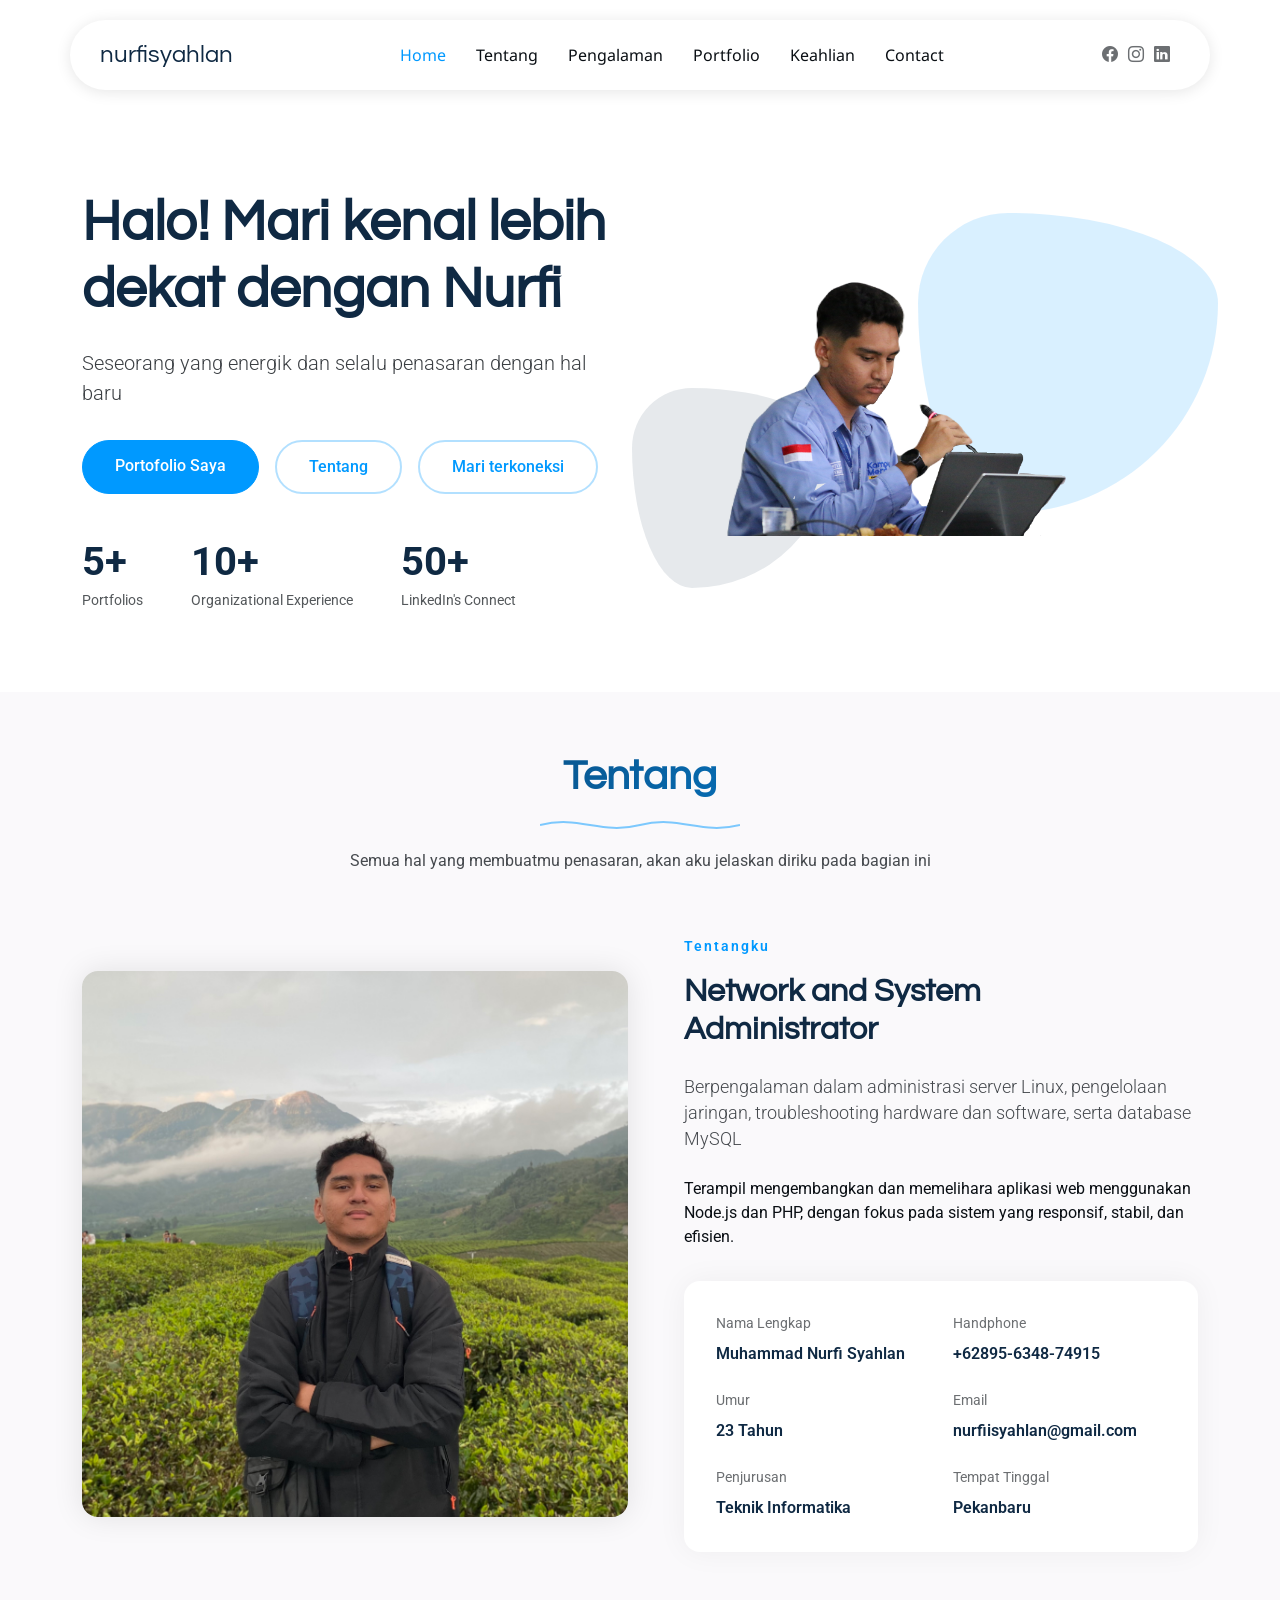
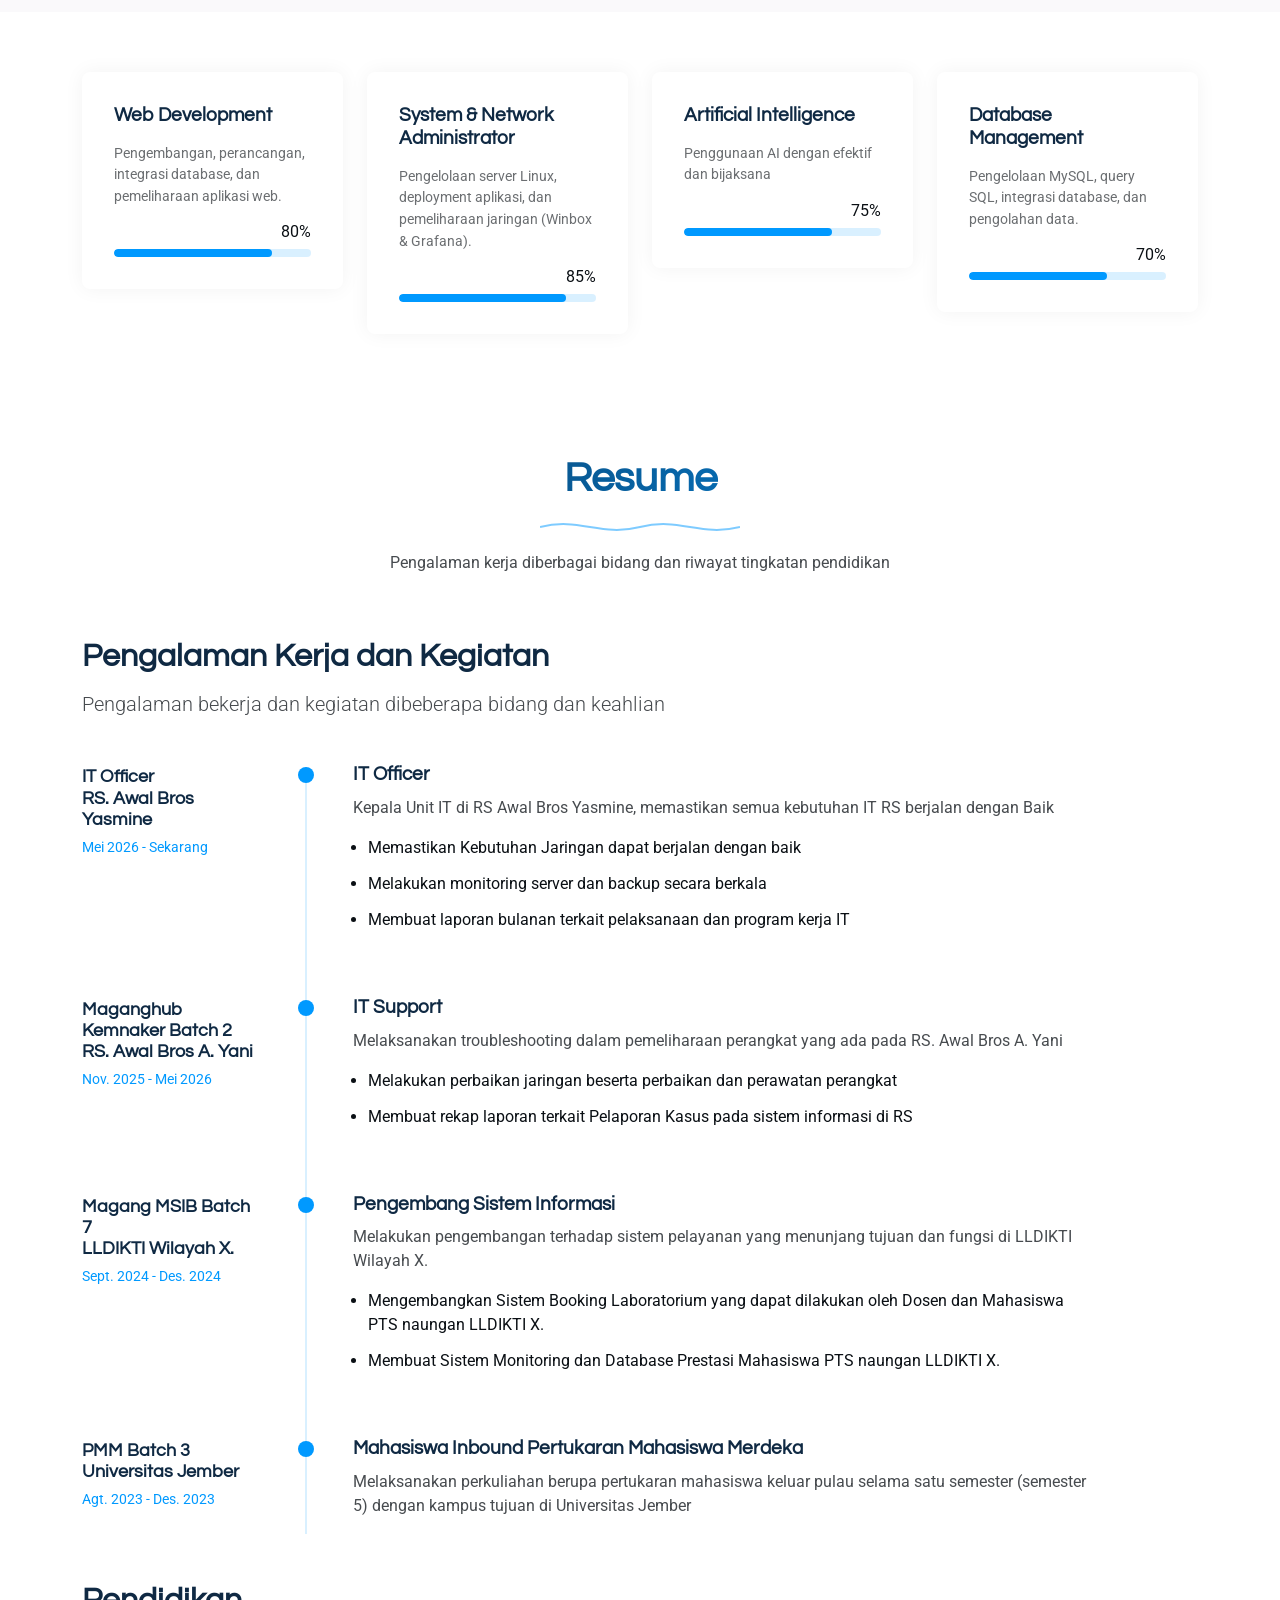
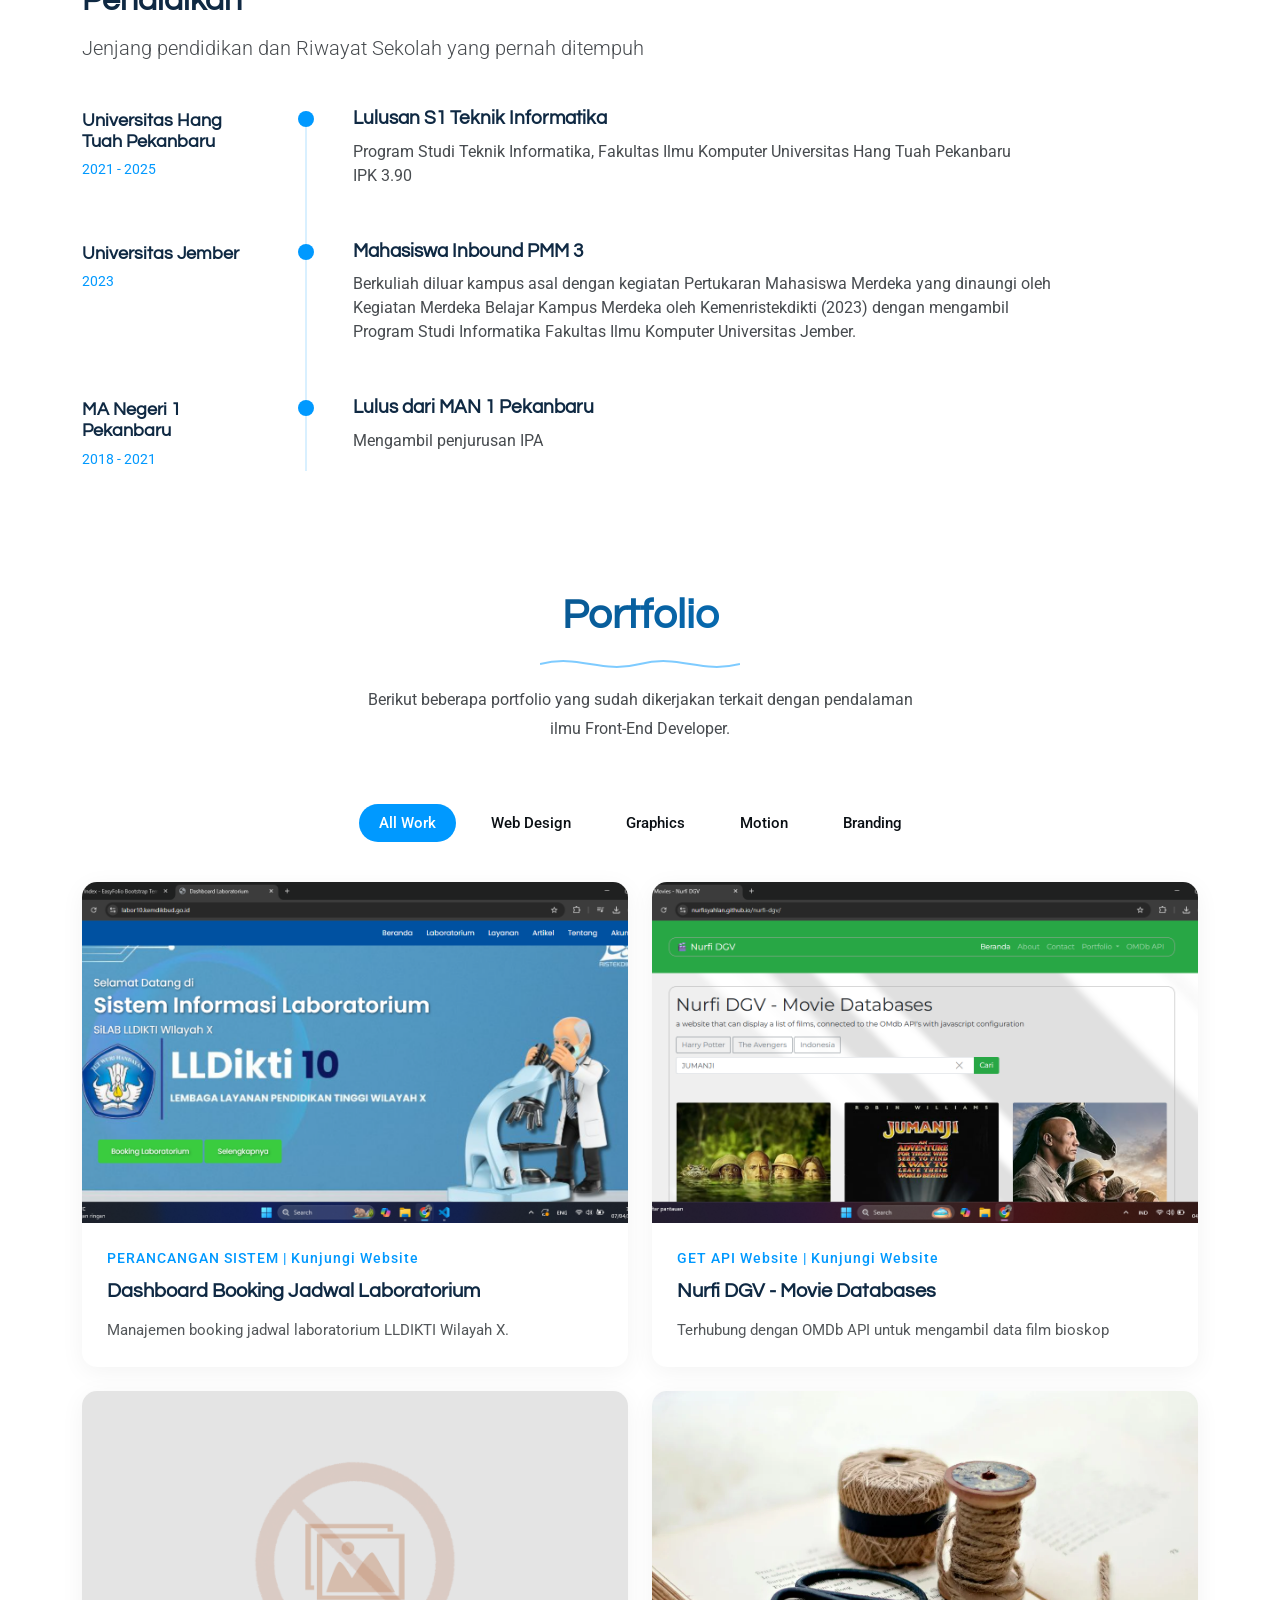
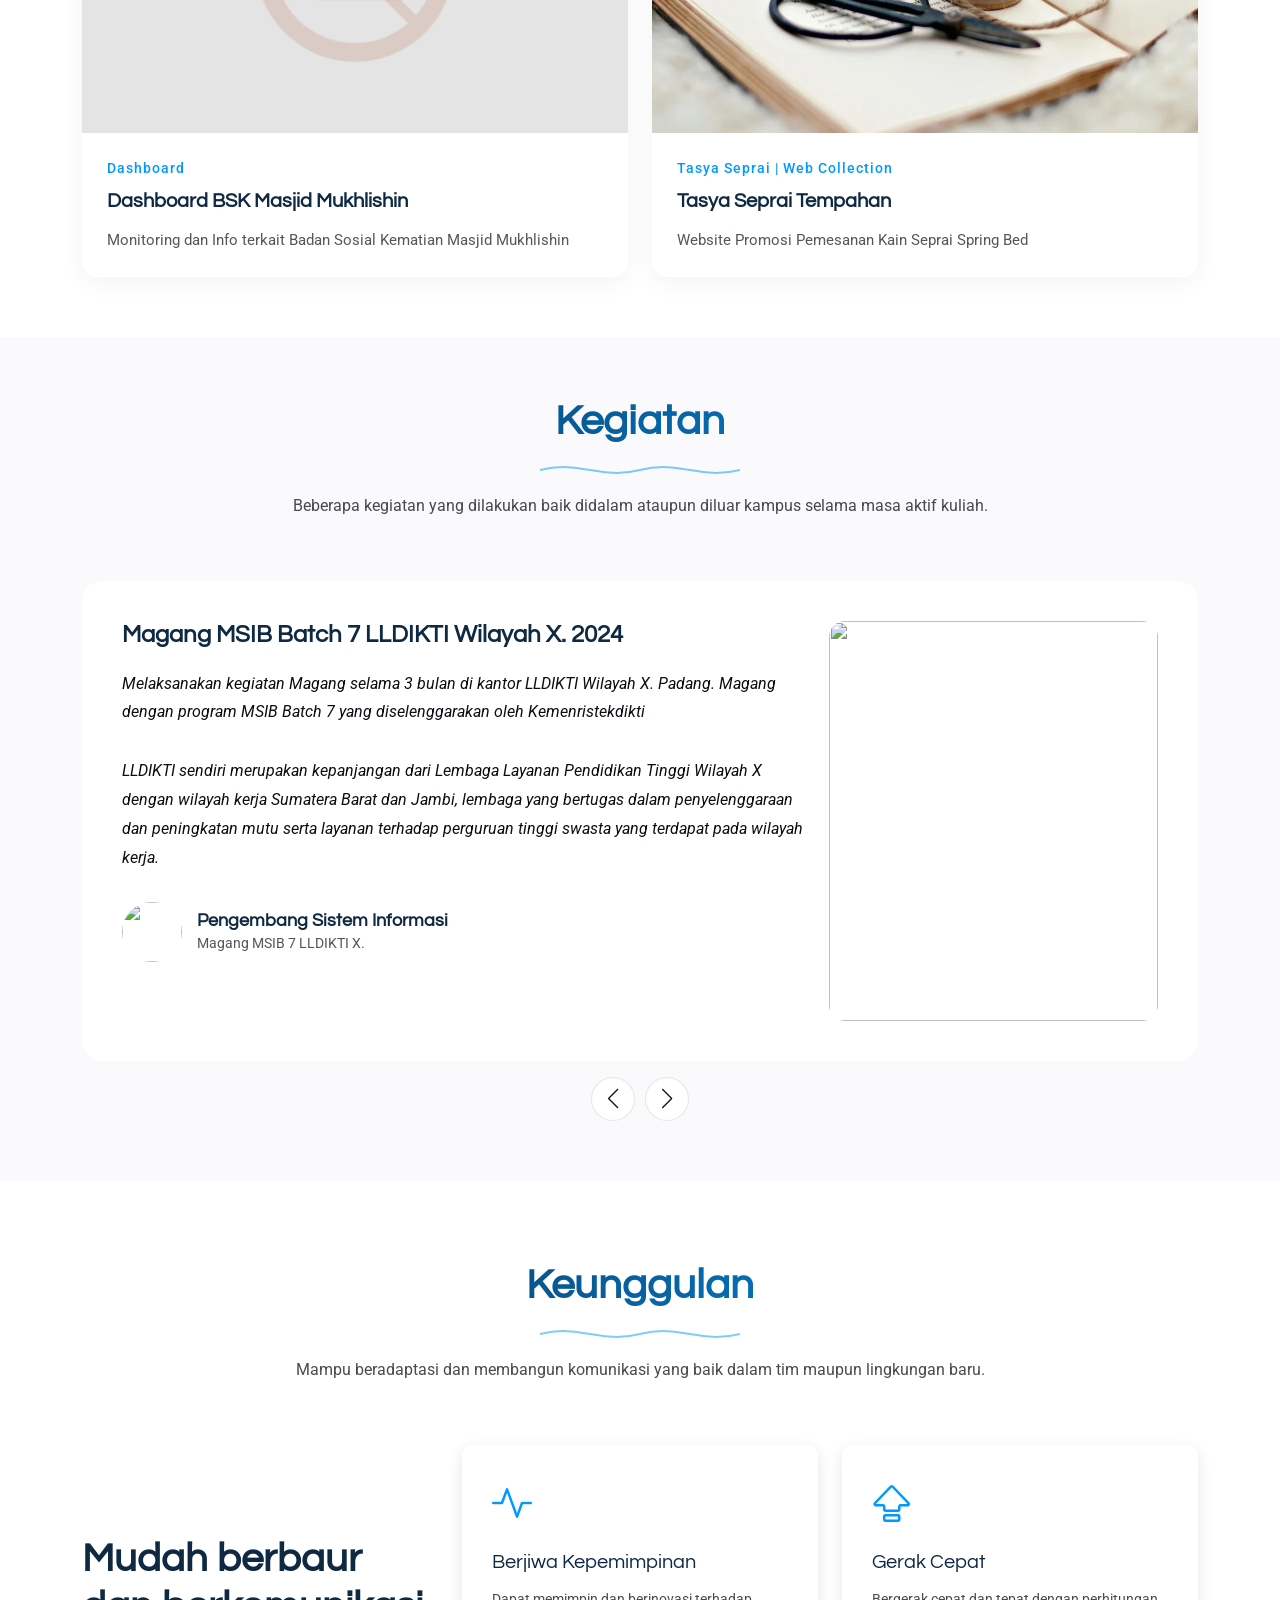
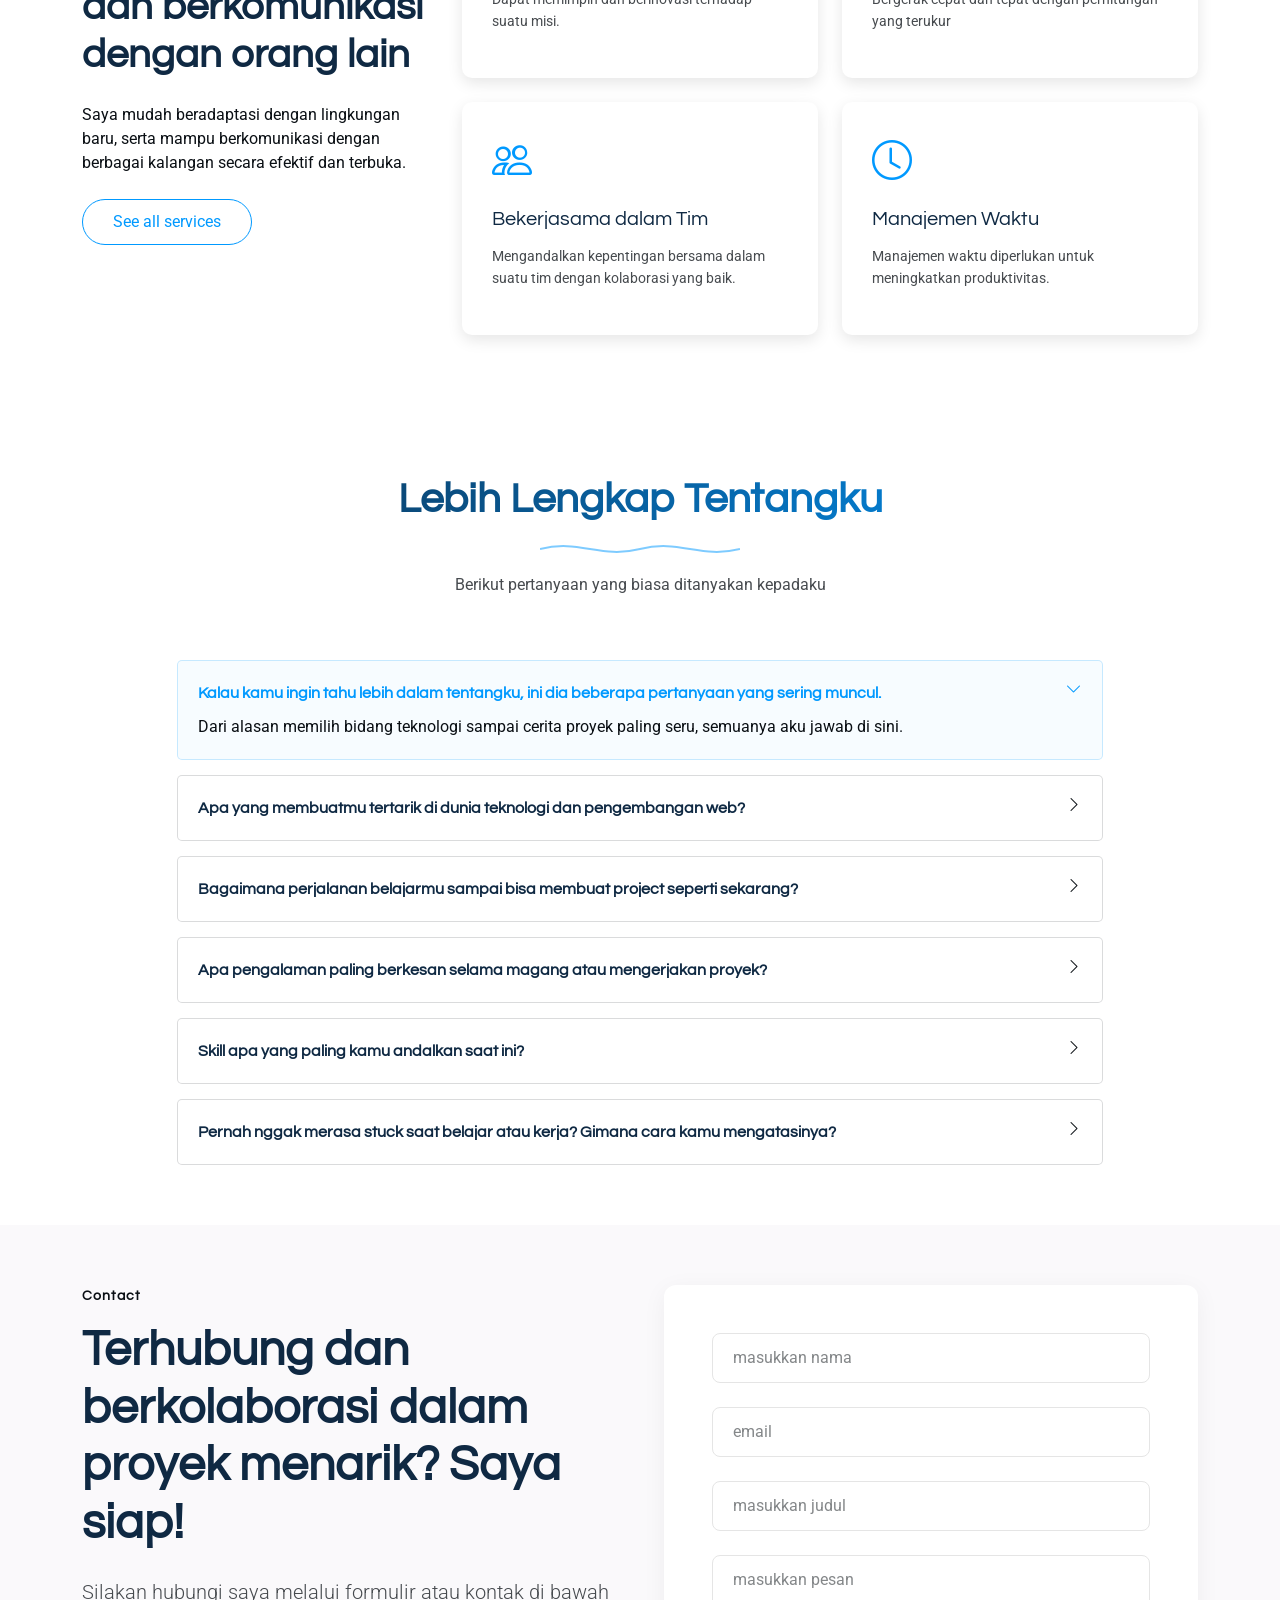
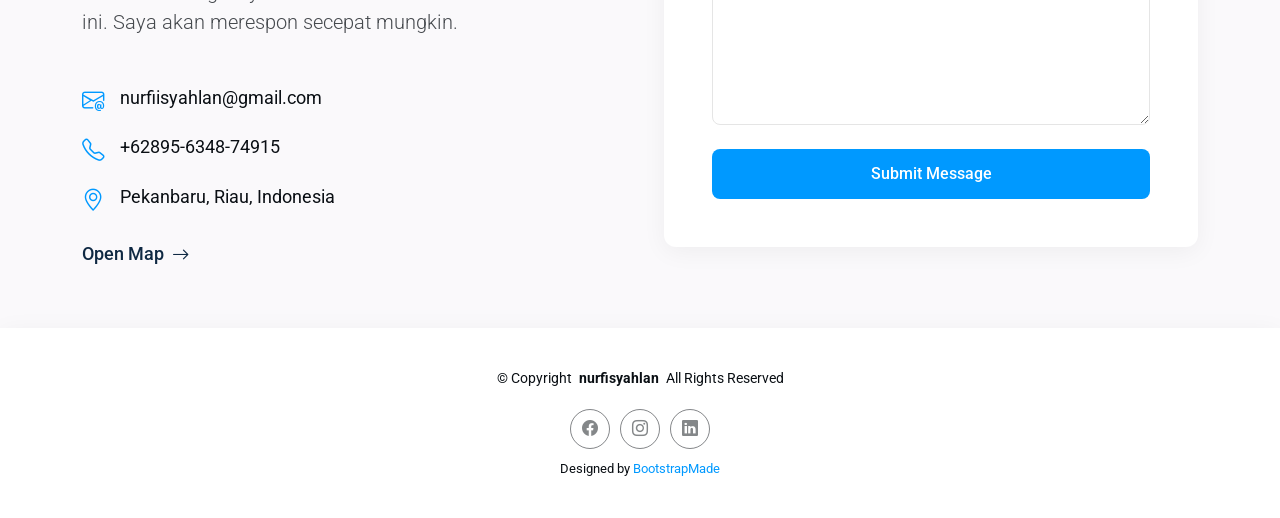
==== index.html @ 0bc7736d "Update link in portfolio category section (labor10)" ====
<!DOCTYPE html>
<html lang="en">

<head>
  <meta charset="utf-8">
  <meta content="width=device-width, initial-scale=1.0" name="viewport">
  <title>Web Portfolio | Nurfi</title>
  <meta name="description" content="">
  <meta name="keywords" content="">

  <!-- Favicons -->
  <link href="assets/img/nurfiicon-new.png" rel="icon">
  <link href="assets/img/apple-touch-icon.png" rel="apple-touch-icon">

  <!-- Fonts -->
  <link href="https://fonts.googleapis.com" rel="preconnect">
  <link href="https://fonts.gstatic.com" rel="preconnect" crossorigin>
  <link href="https://fonts.googleapis.com/css2?family=Roboto:ital,wght@0,100;0,300;0,400;0,500;0,700;0,900;1,100;1,300;1,400;1,500;1,700;1,900&family=Noto+Sans:ital,wght@0,100;0,200;0,300;0,400;0,500;0,600;0,700;0,800;0,900;1,100;1,200;1,300;1,400;1,500;1,600;1,700;1,800;1,900&family=Questrial:wght@400&display=swap" rel="stylesheet">

  <!-- Vendor CSS Files -->
  <link href="assets/vendor/bootstrap/css/bootstrap.min.css" rel="stylesheet">
  <link href="assets/vendor/bootstrap-icons/bootstrap-icons.css" rel="stylesheet">
  <link href="assets/vendor/aos/aos.css" rel="stylesheet">
  <link href="assets/vendor/glightbox/css/glightbox.min.css" rel="stylesheet">
  <link href="assets/vendor/swiper/swiper-bundle.min.css" rel="stylesheet">

  <!-- Main CSS File -->
  <link href="assets/css/main.css" rel="stylesheet">

  <!-- =======================================================
  * Template Name: EasyFolio
  * Template URL: https://bootstrapmade.com/easyfolio-bootstrap-portfolio-template/
  * Updated: Feb 21 2025 with Bootstrap v5.3.3
  * Author: BootstrapMade.com
  * License: https://bootstrapmade.com/license/
  ======================================================== -->
</head>

<body class="index-page">

  <header id="header" class="header d-flex align-items-center sticky-top">
    <div class="header-container container-fluid container-xl position-relative d-flex align-items-center justify-content-between">

      <a href="index.html" class="logo d-flex align-items-center me-auto me-xl-0">
        <!-- Uncomment the line below if you also wish to use an image logo -->
        <!-- <img src="assets/img/logo.webp" alt=""> -->
        <h1 class="sitename">nurfisyahlan</h1>
      </a>

      <nav id="navmenu" class="navmenu">
        <ul>
          <li><a href="#hero" class="active">Home</a></li>
          <li><a href="#about">Tentang</a></li>
          <li><a href="#resume">Pengalaman</a></li>
          <li><a href="#portfolio">Portfolio</a></li>
          <li><a href="#services">Keahlian</a></li>
          <!-- <li class="dropdown"><a href="#"><span>Dropdown</span> <i class="bi bi-chevron-down toggle-dropdown"></i></a>
            <ul>
              <li><a href="#">Dropdown 1</a></li>
              <li class="dropdown"><a href="#"><span>Deep Dropdown</span> <i class="bi bi-chevron-down toggle-dropdown"></i></a>
                <ul>
                  <li><a href="#">Deep Dropdown 1</a></li>
                  <li><a href="#">Deep Dropdown 2</a></li>
                  <li><a href="#">Deep Dropdown 3</a></li>
                  <li><a href="#">Deep Dropdown 4</a></li>
                  <li><a href="#">Deep Dropdown 5</a></li>
                </ul>
              </li>
              <li><a href="#">Dropdown 2</a></li>
              <li><a href="#">Dropdown 3</a></li>
              <li><a href="#">Dropdown 4</a></li>
            </ul>
          </li> -->
          <li><a href="#contact">Contact</a></li>
        </ul>
        <i class="mobile-nav-toggle d-xl-none bi bi-list"></i>
      </nav>

      <div class="header-social-links">        
        <a href="https://web.facebook.com/nfi.nurfi/" target="_blank" class="facebook"><i class="bi bi-facebook"></i></a>
        <a href="https://www.instagram.com/nurfiisyahlan" target="_blank" class="instagram"><i class="bi bi-instagram"></i></a>
        <a href="https://www.linkedin.com/in/nurfisyahlan/" target="_blank" class="linkedin"><i class="bi bi-linkedin"></i></a>
      </div>

    </div>
  </header>

  <main class="main">

    <!-- Hero Section -->
    <section id="hero" class="hero section">

      <div class="container" data-aos="fade-up" data-aos-delay="100">

        <div class="row align-items-center content">
          <div class="col-lg-6" data-aos="fade-up" data-aos-delay="200">
            <h2>Halo! Mari kenal lebih dekat dengan Nurfi</h2>
            <p class="lead">Seseorang yang energik dan selalu penasaran dengan hal baru</p>
            <div class="cta-buttons" data-aos="fade-up" data-aos-delay="300">
              <a href="#portfolio" class="btn btn-primary">Portofolio Saya</a>
              <a href="#about" class="btn btn-outline">Tentang</a>
              <a href="#contact" class="btn btn-outline">Mari terkoneksi</a>
            </div>
            <div class="hero-stats" data-aos="fade-up" data-aos-delay="400">
              <div class="stat-item">
                <span class="stat-number">5+</span>
                <span class="stat-label">Portfolios</span>
              </div>
              <div class="stat-item">
                <span class="stat-number">10+</span>
                <span class="stat-label">Organizational Experience</span>
              </div>
              <div class="stat-item">
                <span class="stat-number">50+</span>
                <span class="stat-label">LinkedIn's Connect</span>
              </div>
            </div>
          </div>
          <div class="col-lg-6">
            <div class="hero-image">
              <img src="assets/img/profile/nurfi1.PNG" alt="Portfolio Hero Image" class="img-fluid" data-aos="zoom-out" data-aos-delay="300">
              <div class="shape-1"></div>
              <div class="shape-2"></div>
            </div>
          </div>
        </div>

      </div>

    </section><!-- /Hero Section -->

    <!-- About Section -->
    <section id="about" class="about section light-background">

      <!-- Section Title -->
      <div class="container section-title" data-aos="fade-up">
        <h2>Tentang</h2>
        <div class="title-shape">
          <svg viewBox="0 0 200 20" xmlns="http://www.w3.org/2000/svg">
            <path d="M 0,10 C 40,0 60,20 100,10 C 140,0 160,20 200,10" fill="none" stroke="currentColor" stroke-width="2"></path>
          </svg>
        </div>
        <p>Semua hal yang membuatmu penasaran, akan aku jelaskan diriku pada bagian ini</p>
      </div><!-- End Section Title -->

      <div class="container" data-aos="fade-up" data-aos-delay="100">

        <div class="row align-items-center">
          <div class="col-lg-6 position-relative" data-aos="fade-right" data-aos-delay="200">
            <div class="about-image">
              <img src="assets/img/profile/nurfi2.png" alt="Profile Image" class="img-fluid rounded-4">
            </div>
          </div>

          <div class="col-lg-6" data-aos="fade-left" data-aos-delay="300">
            <div class="about-content">
              <span class="subtitle">Tentangku</span>

              <h2>Network and System<br>Administrator</br></h2>

              <p class="lead mb-4">Berpengalaman dalam administrasi server Linux, pengelolaan jaringan, troubleshooting hardware dan software, serta database MySQL </p>

              <p class="mb-4">Terampil mengembangkan dan memelihara aplikasi web menggunakan Node.js dan PHP, dengan fokus pada sistem yang responsif, stabil, dan efisien.</p>

              <div class="personal-info">
                <div class="row g-4">
                  <div class="col-6">
                    <div class="info-item">
                      <span class="label">Nama Lengkap</span>
                      <span class="value">Muhammad Nurfi Syahlan</span>
                    </div>
                  </div>

                  <div class="col-6">
                    <div class="info-item">
                      <span class="label">Handphone</span>
                      <span class="value">+62895-6348-74915</span>
                    </div>
                  </div>

                  <div class="col-6">
                    <div class="info-item">
                      <span class="label">Umur</span>
                      <span class="value">23 Tahun</span>
                    </div>
                  </div>

                  <div class="col-6">
                    <div class="info-item">
                      <span class="label">Email</span>
                      <span class="value">nurfiisyahlan@gmail.com</span>
                    </div>
                  </div>

                  <div class="col-6">
                    <div class="info-item">
                      <span class="label">Penjurusan</span>
                      <span class="value">Teknik Informatika</span>
                    </div>
                  </div>

                  <div class="col-6">
                    <div class="info-item">
                      <span class="label">Tempat Tinggal</span>
                      <span class="value">Pekanbaru</span>
                    </div>
                  </div>
                </div>
              </div>              
            </div>
          </div>
        </div>

      </div>

    </section>
    <!-- /About Section -->

    <!-- Skills Section -->
    <section id="skills" class="skills section">

      <div class="container" data-aos="fade-up" data-aos-delay="100">

        <div class="row g-4 skills-animation">

          <div class="col-md-6 col-lg-3" data-aos="fade-up" data-aos-delay="100">
            <div class="skill-box">
              <h3>Web Development</h3>
              <p>Pengembangan, perancangan, integrasi database, dan pemeliharaan aplikasi web.</p>
              <span class="text-end d-block">80%</span>
              <div class="progress">
                <div class="progress-bar" role="progressbar" aria-valuenow="80" aria-valuemin="0" aria-valuemax="100"></div>
              </div>
            </div>
          </div>

          
          <div class="col-md-6 col-lg-3" data-aos="fade-up" data-aos-delay="400">
            <div class="skill-box">
              <h3>System & Network Administrator</h3>
              <p>Pengelolaan server Linux, deployment aplikasi, dan pemeliharaan jaringan (Winbox & Grafana).</p>
              <span class="text-end d-block">85%</span>
              <div class="progress">
                <div class="progress-bar" role="progressbar" aria-valuenow="85" aria-valuemin="0" aria-valuemax="100">
                </div>
              </div>
            </div>
          </div>
          
          <div class="col-md-6 col-lg-3" data-aos="fade-up" data-aos-delay="200">
            <div class="skill-box">
              <h3>Artificial Intelligence</h3>
              <p>Penggunaan AI dengan efektif dan bijaksana</p>
              <span class="text-end d-block">75%</span>
              <div class="progress">
                <div class="progress-bar" role="progressbar" aria-valuenow="75" aria-valuemin="0" aria-valuemax="100"></div>
              </div>
            </div>
          </div>
          
          <div class="col-md-6 col-lg-3" data-aos="fade-up" data-aos-delay="300">
            <div class="skill-box">
              <h3>Database Management</h3>
              <p>Pengelolaan MySQL, query SQL, integrasi database, dan pengolahan data.</p>
              <span class="text-end d-block">70%</span>
              <div class="progress">
                <div class="progress-bar" role="progressbar" aria-valuenow="70" aria-valuemin="0" aria-valuemax="100"></div>
              </div>
            </div>
          </div>


        </div>

      </div>

    </section><!-- /Skills Section -->

    <!-- Resume Section -->
    <section id="resume" class="resume section">

      <!-- Section Title -->
      <div class="container section-title" data-aos="fade-up">
        <h2>Resume</h2>
        <div class="title-shape">
          <svg viewBox="0 0 200 20" xmlns="http://www.w3.org/2000/svg">
            <path d="M 0,10 C 40,0 60,20 100,10 C 140,0 160,20 200,10" fill="none" stroke="currentColor" stroke-width="2"></path>
          </svg>
        </div>
        <p>Pengalaman kerja diberbagai bidang dan riwayat tingkatan pendidikan</p>
      </div><!-- End Section Title -->

      <div class="container" data-aos="fade-up" data-aos-delay="100">

        <div class="row">
          <div class="col-12">
            <div class="resume-wrapper">
              <div class="resume-block" data-aos="fade-up">
                <h2>Pengalaman Kerja dan Kegiatan</h2>
                <p class="lead">Pengalaman bekerja dan kegiatan dibeberapa bidang dan keahlian</p>

                <div class="timeline">
                  <div class="timeline-item" data-aos="fade-up" data-aos-delay="200">
                    <div class="timeline-left">
                      <h4 class="company">IT Officer <br>RS. Awal Bros Yasmine</h4>
                      <span class="period">Mei 2026 - Sekarang</span>
                    </div>
                    <div class="timeline-dot"></div>
                    <div class="timeline-right">
                      <h3 class="position">IT Officer</h3>
                      <p class="description">Kepala Unit IT di RS Awal Bros Yasmine, memastikan semua kebutuhan IT RS berjalan dengan Baik</p>
                      <ul>
                        <li>Memastikan Kebutuhan Jaringan dapat berjalan dengan baik</li>                        
                        <li>Melakukan monitoring server dan backup secara berkala</li>                        
                        <li>Membuat laporan bulanan terkait pelaksanaan dan program kerja IT</li>                        
                      </ul>
                    </div>
                  </div>

                  <div class="timeline-item" data-aos="fade-up" data-aos-delay="200">
                    <div class="timeline-left">
                      <h4 class="company">Maganghub Kemnaker Batch 2 <br>RS. Awal Bros A. Yani</h4>
                      <span class="period">Nov. 2025 - Mei 2026</span>
                    </div>
                    <div class="timeline-dot"></div>
                    <div class="timeline-right">
                      <h3 class="position">IT Support</h3>
                      <p class="description">Melaksanakan troubleshooting dalam pemeliharaan perangkat yang ada pada RS. Awal Bros A. Yani</p>
                      <ul>
                        <li>Melakukan perbaikan jaringan beserta perbaikan dan perawatan perangkat</li>                        
                        <li>Membuat rekap laporan terkait Pelaporan Kasus pada sistem informasi di RS</li>                        
                      </ul>
                    </div>
                  </div>

                  <div class="timeline-item" data-aos="fade-up" data-aos-delay="200">
                    <div class="timeline-left">
                      <h4 class="company">Magang MSIB Batch 7 <br>LLDIKTI Wilayah X.</h4>
                      <span class="period">Sept. 2024 - Des. 2024</span>
                    </div>
                    <div class="timeline-dot"></div>
                    <div class="timeline-right">
                      <h3 class="position">Pengembang Sistem Informasi</h3>
                      <p class="description">Melakukan pengembangan terhadap sistem pelayanan yang menunjang tujuan dan fungsi di LLDIKTI Wilayah X.</p>
                      <ul>
                        <li>Mengembangkan Sistem Booking Laboratorium yang dapat dilakukan oleh Dosen dan Mahasiswa PTS naungan LLDIKTI X.</li>                        
                        <li>Membuat Sistem Monitoring dan Database Prestasi Mahasiswa PTS naungan LLDIKTI X.</li>                        
                      </ul>
                    </div>
                  </div>
                
                  <div class="timeline-item" data-aos="fade-up" data-aos-delay="200">
                    <div class="timeline-left">
                      <h4 class="company">PMM Batch 3 <br>Universitas Jember</h4>
                      <span class="period">Agt. 2023 - Des. 2023</span>
                    </div>
                    <div class="timeline-dot"></div>
                    <div class="timeline-right">
                      <h3 class="position">Mahasiswa Inbound Pertukaran Mahasiswa Merdeka</h3>
                      <p class="description">Melaksanakan perkuliahan berupa pertukaran mahasiswa keluar pulau selama satu semester (semester 5) dengan kampus tujuan di Universitas Jember</p>
                    </div>
                  </div>
                  
                </div>
              </div>

              <div class="resume-block" data-aos="fade-up" data-aos-delay="100">
                <h2>Pendidikan</h2>
                <p class="lead">Jenjang pendidikan dan Riwayat Sekolah yang pernah ditempuh</p>

                <div class="timeline">

                  <div class="timeline-item" data-aos="fade-up" data-aos-delay="200">
                    <div class="timeline-left">
                      <h4 class="company">Universitas Hang Tuah Pekanbaru</h4>
                      <span class="period">2021 - 2025</span>
                    </div>
                    <div class="timeline-dot"></div>
                    <div class="timeline-right">
                      <h3 class="position">Lulusan S1 Teknik Informatika</h3>
                      <p class="description">Program Studi Teknik Informatika, Fakultas Ilmu Komputer Universitas Hang Tuah Pekanbaru<br>IPK 3.90</br></p>
                    </div>
                  </div>

                  <div class="timeline-item" data-aos="fade-up" data-aos-delay="200">
                    <div class="timeline-left">
                      <h4 class="company">Universitas Jember</h4>
                      <span class="period">2023</span>
                    </div>
                    <div class="timeline-dot"></div>
                    <div class="timeline-right">
                      <h3 class="position">Mahasiswa Inbound PMM 3</h3>
                      <p class="description">Berkuliah diluar kampus asal dengan kegiatan Pertukaran Mahasiswa Merdeka yang dinaungi oleh Kegiatan Merdeka Belajar Kampus Merdeka oleh Kemenristekdikti (2023) dengan mengambil <br> Program Studi Informatika Fakultas Ilmu Komputer Universitas Jember.</p>
                    </div>
                  </div>              
                  <div class="timeline-item" data-aos="fade-up" data-aos-delay="300">
                    <div class="timeline-left">
                      <h4 class="company">MA Negeri 1 Pekanbaru</h4>
                      <span class="period">2018 - 2021</span>
                    </div>
                    <div class="timeline-dot"></div>
                    <div class="timeline-right">
                      <h3 class="position">Lulus dari MAN 1 Pekanbaru</h3>
                      <p class="description">Mengambil penjurusan IPA</p>
                    </div>
                  </div>                  
                  </div>
                </div>
              </div>
            </div>
          </div>
        </div>

      </div>

    </section><!-- /Resume Section -->

    <!-- Portfolio Section -->
    <section id="portfolio" class="portfolio section">

      <!-- Section Title -->
      <div class="container section-title" data-aos="fade-up">
        <h2>Portfolio</h2>
        <div class="title-shape">
          <svg viewBox="0 0 200 20" xmlns="http://www.w3.org/2000/svg">
            <path d="M 0,10 C 40,0 60,20 100,10 C 140,0 160,20 200,10" fill="none" stroke="currentColor" stroke-width="2"></path>
          </svg>
        </div>
        <p>Berikut beberapa portfolio yang sudah dikerjakan terkait dengan pendalaman <br>ilmu Front-End Developer.</p>
      </div><!-- End Section Title -->

      <div class="container" data-aos="fade-up" data-aos-delay="100">

        <div class="isotope-layout" data-default-filter="*" data-layout="masonry" data-sort="original-order">

          <div class="portfolio-filters-container" data-aos="fade-up" data-aos-delay="200">
            <ul class="portfolio-filters isotope-filters">
              <li data-filter="*" class="filter-active">All Work</li>
              <li data-filter=".filter-web">Web Design</li>
              <li data-filter=".filter-graphics">Graphics</li>
              <li data-filter=".filter-motion">Motion</li>
              <li data-filter=".filter-brand">Branding</li>
            </ul>
          </div>

          <div class="row g-4 isotope-container" data-aos="fade-up" data-aos-delay="300">

            <div class="col-lg-6 col-md-6 portfolio-item isotope-item filter-web">
              <div class="portfolio-card">
                <div class="portfolio-image">
                  <img src="assets/img/portfolio/labor1.png" class="img-fluid" alt="" loading="lazy">
                  <div class="portfolio-overlay">
                    <div class="portfolio-actions">
                      <a href="assets/img/portfolio/labor1.png" class="glightbox preview-link" data-gallery="portfolio-gallery-web"><i class="bi bi-eye"></i></a>
                      <a href="portfolio/portfolio-silab.html" target="_blank" class="details-link"><i class="bi bi-arrow-right"></i></a>
                    </div>
                  </div>
                </div>
                <div class="portfolio-content">
                  <span class="category">PERANCANGAN SISTEM <a href="https://labor10.kemdiktisaintek.go.id/" target="_blank"> | Kunjungi Website</a></span>
                  <h3>Dashboard Booking Jadwal Laboratorium</h3>
                  <p>Manajemen booking jadwal laboratorium LLDIKTI Wilayah X.</p>
                </div>
              </div>
            </div><!-- End Portfolio Item -->

            <div class="col-lg-6 col-md-6 portfolio-item isotope-item filter-graphics">
              <div class="portfolio-card">
                <div class="portfolio-image">
                  <img src="assets/img/portfolio/dgv-film2.png" class="img-fluid" alt="" loading="lazy">
                  <div class="portfolio-overlay">
                    <div class="portfolio-actions">
                      <a href="assets/img/portfolio/dgv-film2.png" class="glightbox preview-link" data-gallery="portfolio-gallery-graphics"><i class="bi bi-eye"></i></a>
                      <a href="portfolio/portfolio-nurfidgv.html" class="details-link"><i class="bi bi-arrow-right"></i></a>
                    </div>
                  </div>
                </div>
                <div class="portfolio-content">
                  <span class="category">GET API Website <a href="https://nurfisyahlan.github.io/nurfi-dgv/" target="_blank"> | Kunjungi Website</a></span>
                  <h3>Nurfi DGV - Movie Databases</h3>
                  <p>Terhubung dengan OMDb API untuk mengambil data film bioskop</p>
                </div>
              </div>
            </div><!-- End Portfolio Item -->

            <div class="col-lg-6 col-md-6 portfolio-item isotope-item filter-brand">
              <div class="portfolio-card">
                <div class="portfolio-image">
                  <img src="assets/img/no-image.png" class="img-fluid" alt="" loading="lazy">
                  <div class="portfolio-overlay">
                    <div class="portfolio-actions">
                      <a href="assets/img/no-image.png" class="glightbox preview-link" data-gallery="portfolio-gallery-brand"><i class="bi bi-eye"></i></a>
                      <a href="portfolio/portfolio-bsk.html" class="details-link"><i class="bi bi-arrow-right"></i></a>
                    </div>
                  </div>
                </div>
                <div class="portfolio-content">
                  <span class="category">Dashboard</span>
                  <h3> Dashboard BSK Masjid Mukhlishin</h3>
                  <p>Monitoring dan Info terkait Badan Sosial Kematian Masjid Mukhlishin</p>
                </div>
              </div>
            </div><!-- End Portfolio Item -->

            <div class="col-lg-6 col-md-6 portfolio-item isotope-item filter-motion">
              <div class="portfolio-card">
                <div class="portfolio-image">
                  <img src="assets/img/portfolio/portfolio-7.webp" class="img-fluid" alt="" loading="lazy">
                  <div class="portfolio-overlay">
                    <div class="portfolio-actions">
                      <a href="assets/img/portfolio/portfolio-7.webp" class="glightbox preview-link" data-gallery="portfolio-gallery-motion"><i class="bi bi-eye"></i></a>
                      <a href="portfolio/portfolio-tasyaseprai.html" class="details-link"><i class="bi bi-arrow-right"></i></a>
                    </div>
                  </div>
                </div>
                <div class="portfolio-content">
                  <span class="category">Tasya Seprai | Web Collection</span>
                  <h3>Tasya Seprai Tempahan</h3>
                  <p>Website Promosi Pemesanan Kain Seprai Spring Bed </p>
                </div>
              </div>
            </div><!-- End Portfolio Item -->            

          </div><!-- End Portfolio Container -->

        </div>

      </div>

    </section><!-- /Portfolio Section -->

    <!-- Testimonials Section -->
    <section id="testimonials" class="testimonials section light-background">

      <!-- Section Title -->
      <div class="container section-title" data-aos="fade-up">
        <h2>Kegiatan</h2>
        <div class="title-shape">
          <svg viewBox="0 0 200 20" xmlns="http://www.w3.org/2000/svg">
            <path d="M 0,10 C 40,0 60,20 100,10 C 140,0 160,20 200,10" fill="none" stroke="currentColor" stroke-width="2"></path>
          </svg>
        </div>
        <p>Beberapa kegiatan yang dilakukan baik didalam ataupun diluar kampus selama masa aktif kuliah.</p>
      </div><!-- End Section Title -->

      <div class="container" data-aos="fade-up" data-aos-delay="100">

        <div class="testimonials-slider swiper init-swiper">
          <script type="application/json" class="swiper-config">
            {
              "slidesPerView": 1,
              "loop": true,
              "speed": 600,
              "autoplay": {
                "delay": 5000
              },
              "navigation": {
                "nextEl": ".swiper-button-next",
                "prevEl": ".swiper-button-prev"
              }
            }
          </script>

          <div class="swiper-wrapper">

            <div class="swiper-slide">
              <div class="testimonial-item">
                <div class="row">
                  <div class="col-lg-8">
                    <h2>Magang MSIB Batch 7 LLDIKTI Wilayah X. 2024</h2>
                    <p>
                      Melaksanakan kegiatan Magang selama 3 bulan di kantor LLDIKTI Wilayah X. Padang. Magang dengan program MSIB Batch 7 yang diselenggarakan oleh Kemenristekdikti 
                    </p>
                    <p>
                      LLDIKTI sendiri merupakan kepanjangan dari Lembaga Layanan Pendidikan Tinggi Wilayah X dengan wilayah kerja Sumatera Barat dan Jambi, lembaga yang bertugas dalam penyelenggaraan dan peningkatan mutu serta layanan terhadap perguruan tinggi swasta yang terdapat pada wilayah kerja.
                    </p>
                    <div class="profile d-flex align-items-center">
                      <img src="assets/img/person/person_nurfi.JPEG" class="profile-img" alt="">
                      <div class="profile-info">
                        <h3>Pengembang Sistem Informasi</h3>
                        <span>Magang MSIB 7 LLDIKTI X.</span>
                      </div>
                    </div>
                  </div>
                  <div class="col-lg-4 d-none d-lg-block">
                    <div class="featured-img-wrapper">
                      <img src="assets/img/person/person_nurfi.JPEG" class="featured-img" alt="">
                    </div>
                  </div>
                </div>
              </div>
            </div><!-- End Testimonial Item -->

            <div class="swiper-slide">
              <div class="testimonial-item">
                <div class="row">
                  <div class="col-lg-8">
                    <h2>Pertukaran Mahasiswa Merdeka Batch 3 Universitas Jember 2023</h2>
                    <p>
                      Melakukan Kegiatan Pertukaran Mahasiswa Merdeka yang diselenggarakan oleh Kemenristekdikti dalam program Merdeka Belajar Kampus Merdeka (MBKM)
                    </p>
                    <p>
                      Menempuh pendidikan 1 Semester di Program Studi Informatika Fakultas Ilmu Komputer Universitas Jember, Agustus - Desember 2023.
                    </p>
                    <div class="profile d-flex align-items-center">
                      <img src="assets/img/person/person_nurfi3.jpg" class="profile-img" alt="">
                      <div class="profile-info">
                        <h3>Mahasiswa Inbound</h3>
                        <span>PMM 3 Universitas Jember</span>
                      </div>
                    </div>
                  </div>
                  <div class="col-lg-4 d-none d-lg-block">
                    <div class="featured-img-wrapper">
                      <img src="assets/img/person/person_nurfi3.jpg" class="featured-img" alt="">
                    </div>
                  </div>
                </div>
              </div>
            </div><!-- End Testimonial Item -->

            <div class="swiper-slide">
              <div class="testimonial-item">
                <div class="row">
                  <div class="col-lg-8">
                    <h2>
                      Kepala Divisi Keagamaan BEM Fakultas Ilmu Komputer UHTP 2023-2024
                    </h2>
                    <p>
                      Memperkuat suasana dan kegiatan keagamaan dilingkungan Fakultas Ilmu Komputer Universitas Hang Tuah Pekanbaru dengan melaksanakan program kerja yang berhubungan dengan kegiatan spiritual keagamaan dan sosial.
                    </p>
                    <p>
                      Berkolaborasi dengan divisi lain di BEM Fakultas dan juga bekerjasama dengan ORMAWA luar ataupun dalam Fakultas dengan mengadakan proker bersama.
                    </p>
                    <div class="profile d-flex align-items-center">
                      <img src="assets/img/person/person_nurfi4.jpg" class="profile-img" alt="">
                      <div class="profile-info">
                        <h3>Kadiv Keagamaan</h3>
                        <span>BEM Fakultas Ilmu Komputer UHTP</span>
                      </div>
                    </div>
                  </div>
                  <div class="col-lg-4 d-none d-lg-block">
                    <div class="featured-img-wrapper">
                      <img src="assets/img/person/person_nurfi4.jpg" class="featured-img" alt="">
                    </div>
                  </div>
                </div>
              </div>
            </div><!-- End Testimonial Item -->

            <div class="swiper-slide">
              <div class="testimonial-item">
                <div class="row">
                  <div class="col-lg-8">
                    <h2>Ketua Himpunan Mahasiswa Teknik Informatika UHTP 2022-2023</h2>
                    <p>
                      Melaksanakan kegiatan proker yang sejalan dengan visi misi Program Studi Teknik Informatika Universitas Hang Tuah Pekanbaru yang bertujuan untuk sama sama memajukan Program Studi dengan kegiatan-kegiatan yang bermanfaat.
                    </p>
                    <p>
                      Mendengarkan aspirasi mahasiswa Teknik Informatika UHTP dan berinovasi dalam berkegiatan dilingkungan kampus.
                    </p>
                    <div class="profile d-flex align-items-center">
                      <img src="assets/img/person/person_nurfi5.JPG" class="profile-img" alt="">
                      <div class="profile-info">
                        <h3>Ketua Himpunan</h3>
                        <span>Himpunan Mahasiswa Teknik Informatika UHTP</span>
                      </div>
                    </div>
                  </div>
                  <div class="col-lg-4 d-none d-lg-block">
                    <div class="featured-img-wrapper">
                      <img src="assets/img/person/person_nurfi5.JPG" class="featured-img" alt="">
                    </div>
                  </div>
                </div>
              </div>
            </div><!-- End Testimonial Item -->

          </div>

          <div class="swiper-navigation w-100 d-flex align-items-center justify-content-center">
            <div class="swiper-button-prev"></div>
            <div class="swiper-button-next"></div>
          </div>

        </div>

      </div>

    </section><!-- /Testimonials Section -->

    <!-- Services Section -->
    <section id="services" class="services section">

      <!-- Section Title -->
      <div class="container section-title" data-aos="fade-up">
        <h2>Keunggulan</h2>
        <div class="title-shape">
          <svg viewBox="0 0 200 20" xmlns="http://www.w3.org/2000/svg">
            <path d="M 0,10 C 40,0 60,20 100,10 C 140,0 160,20 200,10" fill="none" stroke="currentColor" stroke-width="2"></path>
          </svg>
        </div>
        <p>Mampu beradaptasi dan membangun komunikasi yang baik dalam tim maupun lingkungan baru.</p> 
      </div><!-- End Section Title -->

      <div class="container" data-aos="fade-up" data-aos-delay="100">

        <div class="row align-items-center">
          <div class="col-lg-4 mb-5 mb-lg-0">
            <h2 class="fw-bold mb-4 servies-title">Mudah berbaur dan berkomunikasi dengan orang lain</h2>
            <p class="mb-4">Saya mudah beradaptasi dengan lingkungan baru, serta mampu berkomunikasi dengan berbagai kalangan secara efektif dan terbuka.</p>
            <a href="#" class="btn btn-outline-primary">See all services</a>
          </div>
          <div class="col-lg-8">
            <div class="row g-4">

              <div class="col-md-6" data-aos="fade-up" data-aos-delay="200">
                <div class="service-item">
                  <i class="bi bi-activity icon"></i>
                  <h3><a href="service-details.html">Berjiwa Kepemimpinan</a></h3>
                  <p>Dapat memimpin dan berinovasi terhadap suatu misi.</p>
                </div>
              </div><!-- End Service Item -->

              <div class="col-md-6" data-aos="fade-up" data-aos-delay="300">
                <div class="service-item">
                  <i class="bi bi-capslock icon"></i>
                  <h3><a href="service-details.html">Gerak Cepat</a></h3>
                  <p>Bergerak cepat dan tepat dengan perhitungan yang terukur</p>
                </div>
              </div><!-- End Service Item -->

              <div class="col-md-6" data-aos="fade-up" data-aos-delay="400">
                <div class="service-item">
                  <i class="bi bi-people icon"></i>
                  <h3><a href="service-details.html">Bekerjasama dalam Tim</a></h3>
                  <p>Mengandalkan kepentingan bersama dalam suatu tim dengan kolaborasi yang baik.</p>
                </div>
              </div><!-- End Service Item -->

              <div class="col-md-6" data-aos="fade-up" data-aos-delay="500">
                <div class="service-item">
                  <i class="bi bi-clock icon"></i>
                  <h3><a href="service-details.html">Manajemen Waktu</a></h3>
                  <p>Manajemen waktu diperlukan untuk meningkatkan produktivitas.</p>
                </div>
              </div><!-- End Service Item -->

            </div>
          </div>
        </div>

      </div>

    </section><!-- /Services Section -->

    <!-- Faq Section -->
    <section id="faq" class="faq section">

      <!-- Section Title -->
      <div class="container section-title" data-aos="fade-up">
        <h2>Lebih Lengkap Tentangku</h2>
        <div class="title-shape">
          <svg viewBox="0 0 200 20" xmlns="http://www.w3.org/2000/svg">
            <path d="M 0,10 C 40,0 60,20 100,10 C 140,0 160,20 200,10" fill="none" stroke="currentColor" stroke-width="2"></path>
          </svg>
        </div>
        <p>Berikut pertanyaan yang biasa ditanyakan kepadaku</p>
      </div><!-- End Section Title -->

      <div class="container">

        <div class="row justify-content-center">

          <div class="col-lg-10" data-aos="fade-up" data-aos-delay="100">

            <div class="faq-container">

              <div class="faq-item faq-active">
                <h3>Kalau kamu ingin tahu lebih dalam tentangku, ini dia beberapa pertanyaan yang sering muncul.</h3>
                <div class="faq-content">
                  <p>Dari alasan memilih bidang teknologi sampai cerita proyek paling seru, semuanya aku jawab di sini.</p>
                </div>
                <i class="faq-toggle bi bi-chevron-right"></i>
              </div><!-- End Faq item-->

              <div class="faq-item">
                <h3>Apa yang membuatmu tertarik di dunia teknologi dan pengembangan web?</h3>
                <div class="faq-content">
                  <p>Sejak kuliah, aku mulai tertarik dengan dunia teknologi karena aku suka melihat bagaimana sebuah website bisa dibuat dari nol sampai bisa digunakan banyak orang. Rasanya seru banget bisa menciptakan sesuatu yang interaktif dan bermanfaat. Dari situ aku mulai belajar HTML, CSS, dan JavaScript, dan makin jatuh cinta sama front-end development karena bisa ngelihat hasilnya langsung di layar.</p>
                </div>
                <i class="faq-toggle bi bi-chevron-right"></i>
              </div><!-- End Faq item-->

              <div class="faq-item">
                <h3>Bagaimana perjalanan belajarmu sampai bisa membuat project seperti sekarang?</h3>
                <div class="faq-content">
                  <p>Awalnya aku belajar dari tugas kuliah, lalu makin mendalami saat magang di instansi pemerintahan. Di sana aku ikut bikin website laboratorium (SiLab), dan banyak belajar dari pengalaman langsung. Setelah itu aku terus latihan bikin project pribadi dan ngembangin portfolio sambil ngerjain skripsi. Aku sadar belajar front-end itu proses panjang, jadi aku nikmatin pelan-pelan tapi konsisten.</p>
                </div>
                <i class="faq-toggle bi bi-chevron-right"></i>
              </div><!-- End Faq item-->

              <div class="faq-item">
                <h3>Apa pengalaman paling berkesan selama magang atau mengerjakan proyek?</h3>
                <div class="faq-content">
                  <p>Yang paling berkesan itu waktu ngerjain SiLab bareng teman-teman magang. Kami bareng-bareng ngoding, ngulik UI/UX, bahkan berdiskusi langsung dengan mentor dari instansi. Selain pengalaman teknis, aku juga dapat banyak pelajaran soal kerja tim dan komunikasi. Momen itu juga bikin aku makin yakin untuk menekuni bidang ini.</p>
                </div>
                <i class="faq-toggle bi bi-chevron-right"></i>
              </div><!-- End Faq item-->

              <div class="faq-item">
                <h3>Skill apa yang paling kamu andalkan saat ini?</h3>
                <div class="faq-content">
                  <p>Saat ini aku cukup percaya diri dengan kemampuan HTML, CSS, dan JavaScript dasar. Aku juga mulai mendalami ReactJS untuk kebutuhan front-end yang lebih dinamis. Selain itu, aku cukup terbiasa pakai Git dan Figma. Tapi yang paling aku andalkan sebenarnya adalah kemauan buat terus belajar—karena teknologi selalu berkembang, jadi aku pun harus terus adaptif.</p>
                </div>
                <i class="faq-toggle bi bi-chevron-right"></i>
              </div><!-- End Faq item-->

              <div class="faq-item">
                <h3>Pernah nggak merasa stuck saat belajar atau kerja? Gimana cara kamu mengatasinya?</h3>
                <div class="faq-content">
                  <p>Pernah banget. Kadang ngerasa buntu pas debugging atau saat ngerjain skripsi dan project barengan. Biasanya aku atasi dengan cara break sebentar, cari inspirasi, atau diskusi sama teman/mentor. Kadang cuma butuh sudut pandang baru untuk nemuin solusi. Aku juga belajar buat gak terlalu keras ke diri sendiri—karena proses belajar itu gak harus sempurna, yang penting konsisten.</p>
                </div>
                <i class="faq-toggle bi bi-chevron-right"></i>
              </div><!-- End Faq item-->

            </div>

          </div><!-- End Faq Column-->

        </div>

      </div>

    </section><!-- /Faq Section -->

    <!-- Contact Section -->
    <section id="contact" class="contact section light-background">

      <div class="container" data-aos="fade-up" data-aos-delay="100">

        <div class="row g-5">
          <div class="col-lg-6">
            <div class="content" data-aos="fade-up" data-aos-delay="200">
              <div class="section-category mb-3">Contact</div>
              <h2 class="display-5 mb-4">Terhubung dan berkolaborasi dalam proyek menarik? Saya siap!</h2>
              <p class="lead mb-4">Silakan hubungi saya melalui formulir atau kontak di bawah ini. Saya akan merespon secepat mungkin.</p>

              <div class="contact-info mt-5">
                <div class="info-item d-flex mb-3">
                  <i class="bi bi-envelope-at me-3"></i>
                  <span>nurfiisyahlan@gmail.com</span>
                </div>

                <div class="info-item d-flex mb-3">
                  <i class="bi bi-telephone me-3"></i>
                  <span>+62895-6348-74915</span>
                </div>

                <div class="info-item d-flex mb-4">
                  <i class="bi bi-geo-alt me-3"></i>
                  <span>Pekanbaru, Riau, Indonesia</span>
                </div>

                <a href="https://maps.app.goo.gl/D8BJvrcMK8tFQDGL8" target="_blank" class="map-link d-inline-flex align-items-center">
                  Open Map
                  <i class="bi bi-arrow-right ms-2"></i>
                </a>
              </div>
            </div>
          </div>

          <div class="col-lg-6">
            <div class="contact-form card" data-aos="fade-up" data-aos-delay="300">
              <div class="card-body p-4 p-lg-5">

                <form action="forms/contact.php" method="post" class="php-email-form">
                  <div class="row gy-4">

                    <div class="col-12">
                      <input type="text" name="name" class="form-control" placeholder="masukkan nama" required="">
                    </div>

                    <div class="col-12 ">
                      <input type="email" class="form-control" name="email" placeholder="email" required="">
                    </div>

                    <div class="col-12">
                      <input type="text" class="form-control" name="subject" placeholder="masukkan judul" required="">
                    </div>

                    <div class="col-12">
                      <textarea class="form-control" name="message" rows="6" placeholder="masukkan pesan" required=""></textarea>
                    </div>

                    <div class="col-12 text-center">
                      <div class="loading">Loading</div>
                      <div class="error-message"></div>
                      <div class="sent-message">Your message has been sent. Thank you!</div>

                      <button type="submit" class="btn btn-submit w-100">Submit Message</button>
                    </div>

                  </div>
                </form>

              </div>
            </div>
          </div>

        </div>

      </div>

    </section><!-- /Contact Section -->

  </main>

  <footer id="footer" class="footer">

    <div class="container">
      <div class="copyright text-center ">
        <p>© <span>Copyright</span> <strong class="px-1 sitename">nurfisyahlan</strong> <span>All Rights Reserved</span></p>
      </div>
      <div class="social-links d-flex justify-content-center">        
        <a href="https://web.facebook.com/nfi.nurfi" target="_blank"><i class="bi bi-facebook"></i></a>
        <a href="https://www.instagram.com/nurfiisyahlan" target="_blank"><i class="bi bi-instagram"></i></a>
        <a href="https://www.linkedin.com/in/nurfisyahlan/" target="_blank"><i class="bi bi-linkedin"></i></a>
      </div>
      <div class="credits">
        <!-- All the links in the footer should remain intact. -->
        <!-- You can delete the links only if you've purchased the pro version. -->
        <!-- Licensing information: https://bootstrapmade.com/license/ -->
        <!-- Purchase the pro version with working PHP/AJAX contact form: [buy-url] -->
        Designed by <a href="https://bootstrapmade.com/">BootstrapMade</a>
      </div>
    </div>

  </footer>

  <!-- Scroll Top -->
  <a href="#" id="scroll-top" class="scroll-top d-flex align-items-center justify-content-center"><i class="bi bi-arrow-up-short"></i></a>

  <!-- Vendor JS Files -->
  <script src="assets/vendor/bootstrap/js/bootstrap.bundle.min.js"></script>
  <script src="assets/vendor/php-email-form/validate.js"></script>
  <script src="assets/vendor/aos/aos.js"></script>
  <script src="assets/vendor/waypoints/noframework.waypoints.js"></script>
  <script src="assets/vendor/glightbox/js/glightbox.min.js"></script>
  <script src="assets/vendor/imagesloaded/imagesloaded.pkgd.min.js"></script>
  <script src="assets/vendor/isotope-layout/isotope.pkgd.min.js"></script>
  <script src="assets/vendor/swiper/swiper-bundle.min.js"></script>

  <!-- Main JS File -->
  <script src="assets/js/main.js"></script>

</body>

</html>
---- assets/css/main.css ----
/**
* Template Name: EasyFolio
* Template URL: https://bootstrapmade.com/easyfolio-bootstrap-portfolio-template/
* Updated: Feb 21 2025 with Bootstrap v5.3.3
* Author: BootstrapMade.com
* License: https://bootstrapmade.com/license/
*/

/*--------------------------------------------------------------
# Font & Color Variables
# Help: https://bootstrapmade.com/color-system/
--------------------------------------------------------------*/
/* Fonts */
:root {
  --default-font: "Roboto",  system-ui, -apple-system, "Segoe UI", Roboto, "Helvetica Neue", Arial, "Noto Sans", "Liberation Sans", sans-serif, "Apple Color Emoji", "Segoe UI Emoji", "Segoe UI Symbol", "Noto Color Emoji";
  --heading-font: "Questrial",  sans-serif;
  --nav-font: "Noto Sans",  sans-serif;
}

/* Global Colors - The following color variables are used throughout the website. Updating them here will change the color scheme of the entire website */
:root { 
  --background-color: #ffffff; /* Background color for the entire website, including individual sections */
  --default-color: #0a0f14; /* Default color used for the majority of the text content across the entire website */
  --heading-color: #0f2943; /* Color for headings, subheadings and title throughout the website */
  --accent-color: #0099ff; /* Accent color that represents your brand on the website. It's used for buttons, links, and other elements that need to stand out */
  --surface-color: #ffffff; /* The surface color is used as a background of boxed elements within sections, such as cards, icon boxes, or other elements that require a visual separation from the global background. */
  --contrast-color: #ffffff; /* Contrast color for text, ensuring readability against backgrounds of accent, heading, or default colors. */
}

/* Nav Menu Colors - The following color variables are used specifically for the navigation menu. They are separate from the global colors to allow for more customization options */
:root {
  --nav-color: #0a0f14;  /* The default color of the main navmenu links */
  --nav-hover-color: #0099ff; /* Applied to main navmenu links when they are hovered over or active */
  --nav-mobile-background-color: #ffffff; /* Used as the background color for mobile navigation menu */
  --nav-dropdown-background-color: #ffffff; /* Used as the background color for dropdown items that appear when hovering over primary navigation items */
  --nav-dropdown-color: #0a0f14; /* Used for navigation links of the dropdown items in the navigation menu. */
  --nav-dropdown-hover-color: #e87532; /* Similar to --nav-hover-color, this color is applied to dropdown navigation links when they are hovered over. */
}

/* Color Presets - These classes override global colors when applied to any section or element, providing reuse of the sam color scheme. */

.light-background {
  --background-color: #faf9fb;
  --surface-color: #ffffff;
}

.dark-background {
  --background-color: #060606;
  --default-color: #ffffff;
  --heading-color: #ffffff;
  --surface-color: #252525;
  --contrast-color: #ffffff;
}

/* Smooth scroll */
:root {
  scroll-behavior: smooth;
}

/*--------------------------------------------------------------
# General Styling & Shared Classes
--------------------------------------------------------------*/
body {
  color: var(--default-color);
  background-color: var(--background-color);
  font-family: var(--default-font);
}

a {
  color: var(--accent-color);
  text-decoration: none;
  transition: 0.3s;
}

a:hover {
  color: color-mix(in srgb, var(--accent-color), transparent 25%);
  text-decoration: none;
}

h1,
h2,
h3,
h4,
h5,
h6 {
  color: var(--heading-color);
  font-family: var(--heading-font);
}

/* PHP Email Form Messages
------------------------------*/
.php-email-form .error-message {
  display: none;
  background: #df1529;
  color: #ffffff;
  text-align: left;
  padding: 15px;
  margin-bottom: 24px;
  font-weight: 600;
}

.php-email-form .sent-message {
  display: none;
  color: #ffffff;
  background: #059652;
  text-align: center;
  padding: 15px;
  margin-bottom: 24px;
  font-weight: 600;
}

.php-email-form .loading {
  display: none;
  background: var(--surface-color);
  text-align: center;
  padding: 15px;
  margin-bottom: 24px;
}

.php-email-form .loading:before {
  content: "";
  display: inline-block;
  border-radius: 50%;
  width: 24px;
  height: 24px;
  margin: 0 10px -6px 0;
  border: 3px solid var(--accent-color);
  border-top-color: var(--surface-color);
  animation: php-email-form-loading 1s linear infinite;
}

@keyframes php-email-form-loading {
  0% {
    transform: rotate(0deg);
  }

  100% {
    transform: rotate(360deg);
  }
}

/*--------------------------------------------------------------
# Global Header
--------------------------------------------------------------*/
.header {
  color: var(--default-color);
  background-color: var(--background-color);
  padding: 20px 0;
  transition: all 0.5s;
  z-index: 997;
}

.header .header-container {
  background: var(--surface-color);
  border-radius: 50px;
  padding: 5px 25px;
  box-shadow: 0px 2px 15px rgba(0, 0, 0, 0.1);
}

.header .logo {
  line-height: 1;
}

.header .logo img {
  max-height: 36px;
  margin-right: 8px;
}

.header .logo h1 {
  font-size: 24px;
  margin: 0;
  padding-left: 5px;
  font-weight: 500;
  color: var(--heading-color);
}

.header .header-social-links {
  padding-right: 15px;
}

.header .header-social-links a {
  color: color-mix(in srgb, var(--default-color), transparent 40%);
  padding-left: 6px;
  display: inline-block;
  transition: 0.3s;
  font-size: 16px;
}

.header .header-social-links a:hover {
  color: var(--accent-color);
}

.header .header-social-links a i {
  line-height: 0px;
}

@media (max-width: 1200px) {
  .header {
    padding-top: 10px;
  }

  .header .header-container {
    margin-left: 10px;
    margin-right: 10px;
    padding: 10px 5px 10px 15px;
  }

  .header .logo {
    order: 1;
  }

  .header .header-social-links {
    order: 2;
  }

  .header .navmenu {
    order: 3;
  }
}

/*--------------------------------------------------------------
# Navigation Menu
--------------------------------------------------------------*/
/* Navmenu - Desktop */
@media (min-width: 1200px) {
  .navmenu {
    padding: 0;
  }

  .navmenu ul {
    margin: 0;
    padding: 0;
    display: flex;
    list-style: none;
    align-items: center;
  }

  .navmenu li {
    position: relative;
  }

  .navmenu a,
  .navmenu a:focus {
    color: var(--nav-color);
    padding: 18px 15px;
    font-size: 16px;
    font-family: var(--nav-font);
    font-weight: 400;
    display: flex;
    align-items: center;
    justify-content: space-between;
    white-space: nowrap;
    transition: 0.3s;
  }

  .navmenu a i,
  .navmenu a:focus i {
    font-size: 12px;
    line-height: 0;
    margin-left: 5px;
    transition: 0.3s;
  }

  .navmenu li:last-child a {
    padding-right: 0;
  }

  .navmenu li:hover>a,
  .navmenu .active,
  .navmenu .active:focus {
    color: var(--nav-hover-color);
  }

  .navmenu .dropdown ul {
    margin: 0;
    padding: 10px 0;
    background: var(--nav-dropdown-background-color);
    display: block;
    position: absolute;
    visibility: hidden;
    left: 14px;
    top: 130%;
    opacity: 0;
    transition: 0.3s;
    border-radius: 4px;
    z-index: 99;
    box-shadow: 0px 0px 30px rgba(0, 0, 0, 0.1);
  }

  .navmenu .dropdown ul li {
    min-width: 200px;
  }

  .navmenu .dropdown ul a {
    padding: 10px 20px;
    font-size: 15px;
    text-transform: none;
    color: var(--nav-dropdown-color);
  }

  .navmenu .dropdown ul a i {
    font-size: 12px;
  }

  .navmenu .dropdown ul a:hover,
  .navmenu .dropdown ul .active:hover,
  .navmenu .dropdown ul li:hover>a {
    color: var(--nav-dropdown-hover-color);
  }

  .navmenu .dropdown:hover>ul {
    opacity: 1;
    top: 100%;
    visibility: visible;
  }

  .navmenu .dropdown .dropdown ul {
    top: 0;
    left: -90%;
    visibility: hidden;
  }

  .navmenu .dropdown .dropdown:hover>ul {
    opacity: 1;
    top: 0;
    left: -100%;
    visibility: visible;
  }
}

/* Navmenu - Mobile */
@media (max-width: 1199px) {
  .mobile-nav-toggle {
    color: var(--nav-color);
    font-size: 28px;
    line-height: 0;
    margin-right: 10px;
    cursor: pointer;
    transition: color 0.3s;
  }

  .navmenu {
    padding: 0;
    z-index: 9997;
  }

  .navmenu ul {
    display: none;
    list-style: none;
    position: absolute;
    inset: 60px 20px 20px 20px;
    padding: 10px 0;
    margin: 0;
    border-radius: 6px;
    background-color: var(--nav-mobile-background-color);
    overflow-y: auto;
    transition: 0.3s;
    z-index: 9998;
    box-shadow: 0px 0px 30px rgba(0, 0, 0, 0.1);
  }

  .navmenu a,
  .navmenu a:focus {
    color: var(--nav-dropdown-color);
    padding: 10px 20px;
    font-family: var(--nav-font);
    font-size: 17px;
    font-weight: 500;
    display: flex;
    align-items: center;
    justify-content: space-between;
    white-space: nowrap;
    transition: 0.3s;
  }

  .navmenu a i,
  .navmenu a:focus i {
    font-size: 12px;
    line-height: 0;
    margin-left: 5px;
    width: 30px;
    height: 30px;
    display: flex;
    align-items: center;
    justify-content: center;
    border-radius: 50%;
    transition: 0.3s;
    background-color: color-mix(in srgb, var(--accent-color), transparent 90%);
  }

  .navmenu a i:hover,
  .navmenu a:focus i:hover {
    background-color: var(--accent-color);
    color: var(--contrast-color);
  }

  .navmenu a:hover,
  .navmenu .active,
  .navmenu .active:focus {
    color: var(--nav-dropdown-hover-color);
  }

  .navmenu .active i,
  .navmenu .active:focus i {
    background-color: var(--accent-color);
    color: var(--contrast-color);
    transform: rotate(180deg);
  }

  .navmenu .dropdown ul {
    position: static;
    display: none;
    z-index: 99;
    padding: 10px 0;
    margin: 10px 20px;
    background-color: var(--nav-dropdown-background-color);
    border: 1px solid color-mix(in srgb, var(--default-color), transparent 90%);
    box-shadow: none;
    transition: all 0.5s ease-in-out;
  }

  .navmenu .dropdown ul ul {
    background-color: rgba(33, 37, 41, 0.1);
  }

  .navmenu .dropdown>.dropdown-active {
    display: block;
    background-color: rgba(33, 37, 41, 0.03);
  }

  .mobile-nav-active {
    overflow: hidden;
  }

  .mobile-nav-active .mobile-nav-toggle {
    color: #fff;
    position: absolute;
    font-size: 32px;
    top: 15px;
    right: 15px;
    margin-right: 0;
    z-index: 9999;
  }

  .mobile-nav-active .navmenu {
    position: fixed;
    overflow: hidden;
    inset: 0;
    background: rgba(33, 37, 41, 0.8);
    transition: 0.3s;
  }

  .mobile-nav-active .navmenu>ul {
    display: block;
  }
}

/*--------------------------------------------------------------
# Global Footer
--------------------------------------------------------------*/
.footer {
  color: var(--default-color);
  background-color: var(--background-color);
  font-size: 14px;
  padding: 40px 0;
  position: relative;
  box-shadow: 0 5px 25px rgba(0, 0, 0, 0.05);
}

.footer .copyright p {
  margin-bottom: 0;
}

.footer .social-links {
  margin-top: 20px;
}

.footer .social-links a {
  display: flex;
  align-items: center;
  justify-content: center;
  width: 40px;
  height: 40px;
  border-radius: 50%;
  border: 1px solid color-mix(in srgb, var(--default-color), transparent 50%);
  font-size: 16px;
  color: color-mix(in srgb, var(--default-color), transparent 50%);
  margin: 0 5px;
  transition: 0.3s;
}

.footer .social-links a:hover {
  color: var(--accent-color);
  border-color: var(--accent-color);
}

.footer .credits {
  margin-top: 10px;
  font-size: 13px;
  text-align: center;
}

/*--------------------------------------------------------------
# Scroll Top Button
--------------------------------------------------------------*/
.scroll-top {
  position: fixed;
  visibility: hidden;
  opacity: 0;
  right: 15px;
  bottom: -15px;
  z-index: 99999;
  background-color: var(--accent-color);
  width: 44px;
  height: 44px;
  border-radius: 50px;
  transition: all 0.4s;
}

.scroll-top i {
  font-size: 24px;
  color: var(--contrast-color);
  line-height: 0;
}

.scroll-top:hover {
  background-color: color-mix(in srgb, var(--accent-color), transparent 20%);
  color: var(--contrast-color);
}

.scroll-top.active {
  visibility: visible;
  opacity: 1;
  bottom: 15px;
}

/*--------------------------------------------------------------
# Disable aos animation delay on mobile devices
--------------------------------------------------------------*/
@media screen and (max-width: 768px) {
  [data-aos-delay] {
    transition-delay: 0 !important;
  }
}

/*--------------------------------------------------------------
# Global Page Titles & Breadcrumbs
--------------------------------------------------------------*/
.page-title {
  text-align: center;
  padding: 20px 0;
}

.page-title .breadcrumbs {
  margin-bottom: 1.5rem;
}

.page-title .breadcrumbs .breadcrumb {
  justify-content: center;
  margin: 0;
  padding: 0;
  background: none;
}

.page-title .breadcrumbs .breadcrumb .breadcrumb-item {
  font-size: 0.9rem;
  color: color-mix(in srgb, var(--default-color), transparent 30%);
}

.page-title .breadcrumbs .breadcrumb .breadcrumb-item.active {
  color: var(--accent-color);
}

.page-title .breadcrumbs .breadcrumb .breadcrumb-item a {
  color: inherit;
  text-decoration: none;
  transition: color 0.3s ease;
}

.page-title .breadcrumbs .breadcrumb .breadcrumb-item a:hover {
  color: var(--accent-color);
}

.page-title .breadcrumbs .breadcrumb .breadcrumb-item a i {
  font-size: 0.9rem;
  margin-right: 0.2rem;
}

.page-title .breadcrumbs .breadcrumb .breadcrumb-item+.breadcrumb-item::before {
  color: color-mix(in srgb, var(--default-color), transparent 50%);
}

.page-title .title-wrapper {
  max-width: 800px;
  margin: 0 auto;
  padding: 1rem 0;
}

.page-title .title-wrapper h1 {
  font-size: 2.5rem;
  margin-bottom: 1rem;
  font-weight: 700;
  color: var(--heading-color);
}

.page-title .title-wrapper p {
  font-size: 1.1rem;
  color: color-mix(in srgb, var(--default-color), transparent 20%);
  margin: 0;
  line-height: 1.6;
}

@media (max-width: 768px) {
  .page-title .title-wrapper h1 {
    font-size: 2rem;
  }

  .page-title .title-wrapper p {
    font-size: 1rem;
  }
}

@media (max-width: 576px) {
  .page-title .title-wrapper h1 {
    font-size: 1.75rem;
  }
}

/*--------------------------------------------------------------
# Global Sections
--------------------------------------------------------------*/
section,
.section {
  color: var(--default-color);
  background-color: var(--background-color);
  padding: 60px 0;
  scroll-margin-top: 90px;
  overflow: clip;
}

@media (max-width: 1199px) {

  section,
  .section {
    scroll-margin-top: 66px;
  }
}

/*--------------------------------------------------------------
# Global Section Titles
--------------------------------------------------------------*/
.section-title {
  text-align: center;
  padding-bottom: 60px;
  position: relative;
}

.section-title h2 {
  font-size: 42px;
  font-weight: 700;
  margin-bottom: 10px;
  background: linear-gradient(120deg, var(--heading-color), var(--accent-color));
  -webkit-background-clip: text;
  -webkit-text-fill-color: transparent;
  background-clip: text;
  position: relative;
}

.section-title .title-shape {
  width: 200px;
  height: 20px;
  margin: 0 auto;
  color: var(--accent-color);
  opacity: 0.5;
}

.section-title .title-shape svg {
  width: 100%;
  height: 100%;
}

.section-title p {
  margin: 15px auto 0;
  font-size: 16px;
  max-width: 700px;
  color: color-mix(in srgb, var(--default-color), transparent 25%);
  line-height: 1.8;
}

@media (max-width: 768px) {
  .section-title h2 {
    font-size: 32px;
  }

  .section-title .subtitle-wrapper .subtitle {
    font-size: 13px;
  }
}

/*--------------------------------------------------------------
# Hero Section
--------------------------------------------------------------*/
.hero {
  padding: 80px 0;
  position: relative;
  overflow: hidden;
}

.hero .content h2 {
  font-size: 3.5rem;
  font-weight: 700;
  line-height: 1.2;
  margin-bottom: 1.5rem;
}

@media (max-width: 991px) {
  .hero .content h2 {
    font-size: 2.5rem;
  }
}

.hero .content .lead {
  font-size: 1.25rem;
  margin-bottom: 2rem;
  color: color-mix(in srgb, var(--default-color), transparent 20%);
}

.hero .cta-buttons {
  display: flex;
  gap: 1rem;
  margin-bottom: 3rem;
}

@media (max-width: 576px) {
  .hero .cta-buttons {
    flex-direction: column;
  }
}

.hero .cta-buttons .btn {
  padding: 0.8rem 2rem;
  font-size: 1rem;
  font-weight: 500;
  border-radius: 50px;
  transition: all 0.3s ease;
}

.hero .cta-buttons .btn.btn-primary {
  background-color: var(--accent-color);
  border-color: var(--accent-color);
  color: var(--contrast-color);
}

.hero .cta-buttons .btn.btn-primary:hover {
  background-color: color-mix(in srgb, var(--accent-color), transparent 15%);
  border-color: color-mix(in srgb, var(--accent-color), transparent 15%);
  transform: translateY(-2px);
}

.hero .cta-buttons .btn.btn-outline {
  border: 2px solid color-mix(in srgb, var(--accent-color), transparent 70%);
  color: var(--accent-color);
  background: transparent;
}

.hero .cta-buttons .btn.btn-outline:hover {
  background-color: var(--accent-color);
  color: var(--contrast-color);
  transform: translateY(-2px);
}

.hero .hero-stats {
  display: flex;
  gap: 3rem;
  margin-top: 2rem;
}

@media (max-width: 576px) {
  .hero .hero-stats {
    flex-direction: column;
    gap: 1.5rem;
  }
}

.hero .hero-stats .stat-item .stat-number {
  display: block;
  font-size: 2.5rem;
  font-weight: 700;
  color: var(--heading-color);
  line-height: 1;
}

.hero .hero-stats .stat-item .stat-label {
  font-size: 0.9rem;
  color: color-mix(in srgb, var(--default-color), transparent 30%);
  margin-top: 0.5rem;
  display: block;
}

.hero .hero-image {
  position: relative;
  padding: 2rem;
}

.hero .hero-image img {
  position: relative;
  z-index: 2;
}

.hero .hero-image .shape-1,
.hero .hero-image .shape-2 {
  position: absolute;
  border-radius: 30% 70% 70% 30%/30% 30% 70% 70%;
  z-index: 1;
}

.hero .hero-image .shape-1 {
  width: 300px;
  height: 300px;
  background-color: color-mix(in srgb, var(--accent-color), transparent 85%);
  top: -20px;
  right: -20px;
  animation: morphShape 15s linear infinite;
}

.hero .hero-image .shape-2 {
  width: 200px;
  height: 200px;
  background-color: color-mix(in srgb, var(--heading-color), transparent 90%);
  bottom: -20px;
  left: -20px;
  animation: morphShape 20s linear infinite reverse;
}

@media (max-width: 991px) {
  .hero {
    text-align: center;
    padding: 60px 0;
  }

  .hero .cta-buttons {
    justify-content: center;
  }

  .hero .hero-stats {
    justify-content: center;
  }

  .hero .hero-image {
    margin-top: 3rem;
  }
}

@keyframes morphShape {
  0% {
    border-radius: 30% 70% 70% 30%/30% 30% 70% 70%;
  }

  25% {
    border-radius: 58% 42% 75% 25%/76% 46% 54% 24%;
  }

  50% {
    border-radius: 50% 50% 33% 67%/55% 27% 73% 45%;
  }

  75% {
    border-radius: 33% 67% 58% 42%/63% 68% 32% 37%;
  }

  100% {
    border-radius: 30% 70% 70% 30%/30% 30% 70% 70%;
  }
}

/*--------------------------------------------------------------
# About Section
--------------------------------------------------------------*/
.about .about-image {
  position: relative;
}

.about .about-image img {
  box-shadow: 0 0 30px rgba(0, 0, 0, 0.1);
}

.about .about-content {
  padding-left: 2rem;
}

@media (max-width: 991.98px) {
  .about .about-content {
    padding-left: 0;
    margin-top: 3rem;
  }
}

.about .about-content .subtitle {
  font-size: 0.875rem;
  font-weight: 600;
  letter-spacing: 2px;
  color: var(--accent-color);
  margin-bottom: 1rem;
  display: block;
}

.about .about-content h2 {
  font-size: 2rem;
  font-weight: 700;
  margin-bottom: 1.5rem;
}

.about .about-content .lead {
  font-size: 1.1rem;
  color: color-mix(in srgb, var(--default-color), transparent 25%);
}

.about .personal-info {
  margin-top: 2rem;
  padding: 2rem;
  background-color: var(--surface-color);
  border-radius: 1rem;
  box-shadow: 0 0 30px rgba(0, 0, 0, 0.05);
}

.about .personal-info .info-item {
  display: flex;
  flex-direction: column;
  gap: 0.5rem;
}

.about .personal-info .info-item .label {
  font-size: 0.875rem;
  color: color-mix(in srgb, var(--default-color), transparent 40%);
}

.about .personal-info .info-item .value {
  font-weight: 600;
  color: var(--heading-color);
}

.about .signature {
  display: flex;
  align-items: center;
  gap: 1.5rem;
}

.about .signature .signature-image {
  max-width: 150px;
}

.about .signature .signature-info h4 {
  font-size: 1.25rem;
  margin-bottom: 0.25rem;
}

.about .signature .signature-info p {
  font-size: 0.875rem;
  color: color-mix(in srgb, var(--default-color), transparent 40%);
  margin: 0;
}

/*--------------------------------------------------------------
# Skills Section
--------------------------------------------------------------*/
.skills .skill-box {
  background-color: var(--surface-color);
  padding: 2rem;
  border-radius: 8px;
  box-shadow: 0 0 20px rgba(0, 0, 0, 0.05);
}

.skills .skill-box h3 {
  font-size: 1.2rem;
  margin-bottom: 1rem;
  font-weight: 600;
}

.skills .skill-box p {
  font-size: 0.9rem;
  margin-bottom: 0.8rem;
  opacity: 0.6;
}

.skills .skill-box .progress {
  background-color: color-mix(in srgb, var(--accent-color), transparent 85%);
  border-radius: 50px;
  height: 8px;
  margin-top: 5px;
  overflow: hidden;
}

.skills .skill-box .progress .progress-bar {
  background-color: var(--accent-color);
  height: 100%;
  position: relative;
  border-radius: 50px;
  transition: 0.9s;
  width: 1px;
}

/*--------------------------------------------------------------
# Resume Section
--------------------------------------------------------------*/
.resume .resume-wrapper .resume-block {
  margin-bottom: 3rem;
}

.resume .resume-wrapper .resume-block:last-child {
  margin-bottom: 0;
}

.resume .resume-wrapper .resume-block h2 {
  font-size: 2rem;
  margin-bottom: 0.8rem;
  font-weight: 700;
}

.resume .resume-wrapper .resume-block h2 span {
  color: var(--accent-color);
}

.resume .resume-wrapper .resume-block .lead {
  color: color-mix(in srgb, var(--default-color), transparent 25%);
  margin-bottom: 3rem;
}

.resume .resume-wrapper .timeline {
  position: relative;
}

.resume .resume-wrapper .timeline::before {
  content: "";
  position: absolute;
  left: 20%;
  top: 0;
  height: 100%;
  width: 2px;
  background-color: color-mix(in srgb, var(--accent-color), transparent 85%);
}

.resume .resume-wrapper .timeline .timeline-item {
  display: flex;
  align-items: flex-start;
  margin-bottom: 2.5rem;
  position: relative;
}

.resume .resume-wrapper .timeline .timeline-item:last-child {
  margin-bottom: 0;
}

.resume .resume-wrapper .timeline .timeline-item .timeline-left {
  width: 20%;
  padding-right: 3rem;
}

.resume .resume-wrapper .timeline .timeline-item .timeline-left .company {
  color: var(--heading-color);
  font-weight: 600;
  font-size: 1.1rem;
  margin-bottom: 0.25rem;
}

.resume .resume-wrapper .timeline .timeline-item .timeline-left .period {
  color: var(--accent-color);
  font-size: 0.9rem;
}

.resume .resume-wrapper .timeline .timeline-item .timeline-dot {
  position: absolute;
  left: calc(20% + 1px);
  transform: translateX(-50%);
  width: 1rem;
  height: 1rem;
  background-color: var(--accent-color);
  border-radius: 50%;
}

.resume .resume-wrapper .timeline .timeline-item .timeline-right {
  width: 70%;
  padding-left: 3rem;
  margin-top: -4px;
}

.resume .resume-wrapper .timeline .timeline-item .timeline-right .position {
  color: var(--heading-color);
  font-size: 1.2rem;
  margin-bottom: 0.6rem;
  font-weight: 600;
}

.resume .resume-wrapper .timeline .timeline-item .timeline-right .description {
  color: color-mix(in srgb, var(--default-color), transparent 25%);
}

.resume .resume-wrapper .timeline .timeline-item .timeline-right ul {
  padding-left: 15px;
}

.resume .resume-wrapper .timeline .timeline-item .timeline-right ul li {
  padding-bottom: 12px;
}

@media (max-width: 992px) {
  .resume .resume-wrapper .resume-block h2 {
    font-size: 2rem;
  }

  .resume .resume-wrapper .timeline::before {
    left: 1rem;
  }

  .resume .resume-wrapper .timeline .timeline-item {
    flex-direction: column;
    margin-bottom: 20px;
  }

  .resume .resume-wrapper .timeline .timeline-item .timeline-left {
    width: 100%;
    text-align: left;
    padding-right: 0;
    padding-left: 2.5rem;
    margin-bottom: 1.6rem;
    margin-top: -4px;
  }

  .resume .resume-wrapper .timeline .timeline-item .timeline-dot {
    left: calc(1rem + 1px);
  }

  .resume .resume-wrapper .timeline .timeline-item .timeline-right {
    width: 100%;
    padding-left: 2.5rem;
  }
}

/*--------------------------------------------------------------
# Portfolio Section
--------------------------------------------------------------*/
.portfolio .portfolio-filters-container {
  margin-bottom: 40px;
}

.portfolio .portfolio-filters {
  display: flex;
  justify-content: center;
  gap: 15px;
  flex-wrap: wrap;
  padding: 0;
  margin: 0;
  list-style: none;
}

.portfolio .portfolio-filters li {
  font-size: 15px;
  font-weight: 500;
  padding: 8px 20px;
  cursor: pointer;
  border-radius: 30px;
  background-color: color-mix(in srgb, var(--surface-color), transparent 50%);
  color: var(--default-color);
  transition: all 0.3s ease-in-out;
}

.portfolio .portfolio-filters li:hover {
  background-color: color-mix(in srgb, var(--accent-color), transparent 85%);
  color: var(--accent-color);
  transform: translateY(-2px);
}

.portfolio .portfolio-filters li.filter-active {
  background-color: var(--accent-color);
  color: var(--contrast-color);
}

.portfolio .portfolio-card {
  background-color: var(--surface-color);
  border-radius: 15px;
  overflow: hidden;
  box-shadow: 0 5px 25px rgba(0, 0, 0, 0.05);
  transition: all 0.3s ease-in-out;
}

.portfolio .portfolio-card:hover {
  transform: translateY(-10px);
  box-shadow: 0 8px 35px rgba(0, 0, 0, 0.1);
}

.portfolio .portfolio-card:hover .portfolio-overlay {
  opacity: 1;
  visibility: visible;
}

.portfolio .portfolio-card:hover .portfolio-overlay .portfolio-actions {
  transform: translateY(0);
}

.portfolio .portfolio-card .portfolio-image {
  position: relative;
  overflow: hidden;
  aspect-ratio: 16/10;
}

.portfolio .portfolio-card .portfolio-image img {
  width: 100%;
  height: 100%;
  object-fit: cover;
  transition: transform 0.6s ease-in-out;
}

.portfolio .portfolio-card .portfolio-overlay {
  position: absolute;
  top: 0;
  left: 0;
  width: 100%;
  height: 100%;
  background: linear-gradient(to top, rgba(0, 0, 0, 0.7), transparent);
  opacity: 0;
  visibility: hidden;
  transition: all 0.4s ease-in-out;
  display: flex;
  align-items: flex-end;
  padding: 20px;
}

.portfolio .portfolio-card .portfolio-overlay .portfolio-actions {
  transform: translateY(20px);
  transition: all 0.4s ease-in-out;
  display: flex;
  gap: 15px;
}

.portfolio .portfolio-card .portfolio-overlay .portfolio-actions a {
  width: 45px;
  height: 45px;
  background-color: var(--surface-color);
  border-radius: 50%;
  display: flex;
  align-items: center;
  justify-content: center;
  color: var(--accent-color);
  font-size: 20px;
  transition: all 0.3s ease;
}

.portfolio .portfolio-card .portfolio-overlay .portfolio-actions a:hover {
  background-color: var(--accent-color);
  color: var(--contrast-color);
  transform: scale(1.1);
}

.portfolio .portfolio-card .portfolio-content {
  padding: 25px;
}

.portfolio .portfolio-card .portfolio-content .category {
  font-size: 14px;
  color: var(--accent-color);
  letter-spacing: 1px;
  font-weight: 500;
  display: block;
  margin-bottom: 10px;
}

.portfolio .portfolio-card .portfolio-content h3 {
  font-size: 20px;
  margin: 0 0 15px;
  font-weight: 600;
  transition: color 0.3s ease;
}

.portfolio .portfolio-card .portfolio-content h3:hover {
  color: var(--accent-color);
}

.portfolio .portfolio-card .portfolio-content p {
  font-size: 15px;
  color: color-mix(in srgb, var(--default-color), transparent 30%);
  margin: 0;
  line-height: 1.6;
}

@media (max-width: 768px) {
  .portfolio .portfolio-filters li {
    font-size: 14px;
    padding: 6px 15px;
  }

  .portfolio .portfolio-card .portfolio-content {
    padding: 20px;
  }

  .portfolio .portfolio-card .portfolio-content h3 {
    font-size: 18px;
  }

  .portfolio .portfolio-card .portfolio-content p {
    font-size: 14px;
  }
}

/*--------------------------------------------------------------
# Testimonials Section
--------------------------------------------------------------*/
.testimonials .testimonials-slider {
  width: 100%;
  position: relative;
  padding-bottom: 60px;
}

.testimonials .swiper-wrapper {
  height: auto;
}

.testimonials .testimonial-item {
  background-color: var(--surface-color);
  padding: 40px;
  border-radius: 20px;
}

@media (max-width: 575px) {
  .testimonials .testimonial-item {
    padding: 20px;
  }
}

.testimonials .testimonial-item h2 {
  font-size: 24px;
  font-weight: 600;
  margin-bottom: 20px;
}

.testimonials .testimonial-item p {
  font-size: 16px;
  line-height: 1.8;
  margin-bottom: 30px;
  font-style: italic;
}

.testimonials .testimonial-item .profile {
  gap: 15px;
}

.testimonials .testimonial-item .profile .profile-img {
  width: 60px;
  height: 60px;
  border-radius: 50%;
  object-fit: cover;
}

.testimonials .testimonial-item .profile .profile-info h3 {
  font-size: 18px;
  margin: 0;
  font-weight: 600;
}

.testimonials .testimonial-item .profile .profile-info span {
  font-size: 14px;
  color: color-mix(in srgb, var(--default-color) 70%, transparent);
}

.testimonials .testimonial-item .featured-img-wrapper {
  min-height: 400px;
  position: relative;
  overflow: hidden;
  border-radius: 16px;
}

.testimonials .testimonial-item .featured-img {
  width: 100%;
  height: 100%;
  object-fit: cover;
  position: absolute;
  top: 0;
  left: 0;
}

.testimonials .swiper-navigation {
  position: absolute;
  bottom: 0;
  gap: 10px;
}

.testimonials .swiper-button-prev,
.testimonials .swiper-button-next {
  position: relative;
  left: auto;
  right: auto;
  top: auto;
  margin: 0;
  width: 44px;
  height: 44px;
  background-color: var(--surface-color);
  border-radius: 50%;
  border: 1px solid color-mix(in srgb, var(--default-color) 10%, transparent);
  transition: 0.3s;
}

.testimonials .swiper-button-prev::after,
.testimonials .swiper-button-next::after {
  font-size: 20px;
  color: var(--default-color);
}

.testimonials .swiper-button-prev:hover,
.testimonials .swiper-button-next:hover {
  background-color: var(--accent-color);
  border-color: var(--accent-color);
}

.testimonials .swiper-button-prev:hover::after,
.testimonials .swiper-button-next:hover::after {
  color: var(--contrast-color);
}

/*--------------------------------------------------------------
# Services Section
--------------------------------------------------------------*/
.services {
  padding: 80px 0;
}

.services .servies-title {
  font-size: 2.5rem;
  margin-bottom: 1.5rem;
}

.services .btn-outline-primary {
  color: var(--accent-color);
  border-color: var(--accent-color);
  padding: 10px 30px;
  border-radius: 50px;
  transition: all 0.3s ease;
}

.services .btn-outline-primary:hover {
  background-color: var(--accent-color);
  color: var(--contrast-color);
}

.services .service-item {
  background-color: var(--surface-color);
  padding: 30px;
  border-radius: 10px;
  box-shadow: 0 5px 15px rgba(0, 0, 0, 0.1);
  height: 100%;
  transition: transform 0.3s ease;
}

.services .service-item:hover {
  transform: scale(1.05);
}

.services .service-item i {
  font-size: 2.5rem;
  color: var(--accent-color);
  display: inline-block;
  margin-bottom: 15px;
}

.services .service-item h3 {
  font-size: 1.25rem;
  margin-bottom: 15px;
}

.services .service-item h3 a {
  color: var(--heading-color);
}

.services .service-item h3 a:hover {
  color: var(--accent-color);
}

.services .service-item p {
  font-size: 0.9rem;
  color: color-mix(in srgb, var(--default-color), transparent 25%);
}

@media (max-width: 991px) {
  .services h2 {
    font-size: 2rem;
  }
}

/*--------------------------------------------------------------
# Faq Section
--------------------------------------------------------------*/
.faq .faq-container .faq-item {
  background-color: var(--surface-color);
  position: relative;
  padding: 20px;
  margin-bottom: 15px;
  border: 1px solid color-mix(in srgb, var(--default-color), transparent 85%);
  border-radius: 5px;
  overflow: hidden;
}

.faq .faq-container .faq-item:last-child {
  margin-bottom: 0;
}

.faq .faq-container .faq-item h3 {
  font-weight: 600;
  font-size: 16px;
  line-height: 24px;
  margin: 0 30px 0 0;
  transition: 0.3s;
  cursor: pointer;
  display: flex;
  align-items: center;
}

.faq .faq-container .faq-item h3 .num {
  color: var(--accent-color);
  padding-right: 5px;
}

.faq .faq-container .faq-item h3:hover {
  color: var(--accent-color);
}

.faq .faq-container .faq-item .faq-content {
  display: grid;
  grid-template-rows: 0fr;
  transition: 0.3s ease-in-out;
  visibility: hidden;
  opacity: 0;
  text-align: justify;
}

.faq .faq-container .faq-item .faq-content p {
  margin-bottom: 0;
  overflow: hidden;
}

.faq .faq-container .faq-item .faq-toggle {
  position: absolute;
  top: 20px;
  right: 20px;
  font-size: 16px;
  line-height: 0;
  transition: 0.3s;
  cursor: pointer;
}

.faq .faq-container .faq-item .faq-toggle:hover {
  color: var(--accent-color);
}

.faq .faq-container .faq-active {
  background-color: color-mix(in srgb, var(--accent-color), transparent 97%);
  border-color: color-mix(in srgb, var(--accent-color), transparent 80%);
}

.faq .faq-container .faq-active h3 {
  color: var(--accent-color);
}

.faq .faq-container .faq-active .faq-content {
  grid-template-rows: 1fr;
  visibility: visible;
  opacity: 1;
  padding-top: 10px;
}

.faq .faq-container .faq-active .faq-toggle {
  transform: rotate(90deg);
  color: var(--accent-color);
}

/*--------------------------------------------------------------
# Contact Section
--------------------------------------------------------------*/
.contact .section-category {
  font-family: var(--heading-font);
  font-weight: 600;
  font-size: 0.9rem;  
  letter-spacing: 1px;
}

.contact .content h2 {
  font-weight: 700;
  line-height: 1.2;
}

.contact .content .lead {
  color: color-mix(in srgb, var(--default-color), transparent 25%);
}

.contact .contact-info .info-item {
  font-size: 1.1rem;
}

.contact .contact-info .info-item i {
  color: var(--accent-color);
  font-size: 1.4rem;
}

.contact .contact-info .map-link {
  color: var(--heading-color);
  font-weight: 500;
  font-size: 1.1rem;
  transition: all 0.3s ease;
}

.contact .contact-info .map-link i {
  transition: transform 0.3s ease;
}

.contact .contact-info .map-link:hover {
  color: var(--accent-color);
}

.contact .contact-info .map-link:hover i {
  transform: translateX(5px);
}

.contact .contact-form {
  background-color: var(--surface-color);
  border: none;
  box-shadow: 0 5px 25px rgba(0, 0, 0, 0.05);
  border-radius: 12px;
}

.contact .contact-form .form-control,
.contact .contact-form .form-select {
  padding: 0.75rem 1.25rem;
  border-color: #e5e5e5;
  border-radius: 8px;
  font-size: 1rem;
}

.contact .contact-form .form-control:focus,
.contact .contact-form .form-select:focus {
  border-color: color-mix(in srgb, var(--accent-color), transparent 50%);
  box-shadow: 0 0 0 0.25rem color-mix(in srgb, var(--accent-color), transparent 90%);
}

.contact .contact-form .form-control::placeholder,
.contact .contact-form .form-select::placeholder {
  color: color-mix(in srgb, var(--default-color), transparent 50%);
}

.contact .contact-form .btn-submit {
  background-color: var(--accent-color);
  color: var(--contrast-color);
  padding: 0.75rem 2rem;
  font-weight: 500;
  border-radius: 8px;
  transition: all 0.3s ease;
}

.contact .contact-form .btn-submit:hover {
  background-color: color-mix(in srgb, var(--accent-color), transparent 15%);
  transform: translateY(-1px);
}

.contact .contact-form .btn-submit:active {
  transform: translateY(0);
}

/*--------------------------------------------------------------
# Portfolio Details Section
--------------------------------------------------------------*/
.portfolio-details .portfolio-info h3 {
  font-size: 22px;
  font-weight: 700;
  margin-bottom: 20px;
  padding-bottom: 20px;
  position: relative;
}

.portfolio-details .portfolio-info h3:after {
  content: "";
  position: absolute;
  display: block;
  width: 50px;
  height: 3px;
  background: var(--accent-color);
  left: 0;
  bottom: 0;
}

.portfolio-details .portfolio-info ul {
  list-style: none;
  padding: 0;
  font-size: 15px;
}

.portfolio-details .portfolio-info ul li {
  display: flex;
  flex-direction: column;
  padding-bottom: 15px;
}

.portfolio-details .portfolio-info ul strong {
  text-transform: uppercase;
  font-weight: 400;
  color: color-mix(in srgb, var(--default-color), transparent 50%);
  font-size: 14px;
}

.portfolio-details .portfolio-info .btn-visit {
  padding: 8px 40px;
  background: var(--accent-color);
  color: var(--contrast-color);
  border-radius: 50px;
  transition: 0.3s;
}

.portfolio-details .portfolio-info .btn-visit:hover {
  background: color-mix(in srgb, var(--accent-color), transparent 20%);
}

.portfolio-details .portfolio-description h2 {
  font-size: 26px;
  font-weight: 700;
  margin-bottom: 20px;
}

.portfolio-details .portfolio-description p {
  padding: 0;
}

.portfolio-details .portfolio-description .testimonial-item {
  padding: 30px 30px 0 30px;
  position: relative;
  background: color-mix(in srgb, var(--default-color), transparent 97%);
  margin-bottom: 50px;
}

.portfolio-details .portfolio-description .testimonial-item .testimonial-img {
  width: 90px;
  border-radius: 50px;
  border: 6px solid var(--background-color);
  float: left;
  margin: 0 10px 0 0;
}

.portfolio-details .portfolio-description .testimonial-item h3 {
  font-size: 18px;
  font-weight: bold;
  margin: 15px 0 5px 0;
  padding-top: 20px;
}

.portfolio-details .portfolio-description .testimonial-item h4 {
  font-size: 14px;
  color: #6c757d;
  margin: 0;
}

.portfolio-details .portfolio-description .testimonial-item .quote-icon-left,
.portfolio-details .portfolio-description .testimonial-item .quote-icon-right {
  color: color-mix(in srgb, var(--accent-color), transparent 50%);
  font-size: 26px;
  line-height: 0;
}

.portfolio-details .portfolio-description .testimonial-item .quote-icon-left {
  display: inline-block;
  left: -5px;
  position: relative;
}

.portfolio-details .portfolio-description .testimonial-item .quote-icon-right {
  display: inline-block;
  right: -5px;
  position: relative;
  top: 10px;
  transform: scale(-1, -1);
}

.portfolio-details .portfolio-description .testimonial-item p {
  font-style: italic;
  margin: 0 0 15px 0 0 0;
  padding: 0;
}

/*--------------------------------------------------------------
# Service Details Section
--------------------------------------------------------------*/
.service-details .service-details-slider {
  position: relative;
  overflow: hidden;
  border-radius: 10px;
  z-index: 1;
}

.service-details .service-details-slider .swiper-wrapper {
  height: auto !important;
}

.service-details .service-details-slider .swiper-pagination {
  position: absolute;
  bottom: 20px;
  left: 0;
  right: 0;
  z-index: 2;
}

.service-details .service-details-slider .swiper-pagination .swiper-pagination-bullet {
  width: 10px;
  height: 10px;
  background-color: var(--contrast-color);
  opacity: 0.5;
  transition: 0.3s;
}

.service-details .service-details-slider .swiper-pagination .swiper-pagination-bullet.swiper-pagination-bullet-active {
  opacity: 1;
  width: 20px;
  border-radius: 5px;
}

.service-details .content h3 {
  font-size: 28px;
  font-weight: 700;
  margin-bottom: 20px;
}

.service-details .content p {
  color: color-mix(in srgb, var(--default-color), transparent 20%);
  margin-bottom: 15px;
}

.service-details .content .features .feature-box {
  padding: 20px;
  background: var(--surface-color);
  border-radius: 10px;
  box-shadow: 0 0 20px rgba(0, 0, 0, 0.05);
  height: 100%;
  transition: 0.3s;
}

.service-details .content .features .feature-box:hover {
  transform: translateY(-5px);
}

.service-details .content .features .feature-box i {
  font-size: 24px;
  color: var(--accent-color);
  margin-right: 15px;
}

.service-details .content .features .feature-box h4 {
  font-size: 18px;
  font-weight: 600;
  margin: 0;
}

.service-details .service-info {
  background: var(--surface-color);
  padding: 30px;
  border-radius: 10px;
  box-shadow: 0 0 20px rgba(0, 0, 0, 0.05);
}

.service-details .service-info h4 {
  font-size: 22px;
  font-weight: 700;
  margin-bottom: 25px;
  padding-bottom: 15px;
  border-bottom: 2px solid color-mix(in srgb, var(--accent-color), transparent 85%);
}

.service-details .service-info .info-item {
  margin-bottom: 25px;
}

.service-details .service-info .info-item:last-child {
  margin-bottom: 0;
}

.service-details .service-info .info-item i {
  font-size: 24px;
  color: var(--accent-color);
  margin-bottom: 10px;
}

.service-details .service-info .info-item h5 {
  font-size: 16px;
  font-weight: 600;
  margin-bottom: 5px;
}

.service-details .service-info .info-item p {
  color: color-mix(in srgb, var(--default-color), transparent 20%);
  margin: 0;
}

.service-details .related-services {
  background: var(--surface-color);
  padding: 30px;
  border-radius: 10px;
  box-shadow: 0 0 20px rgba(0, 0, 0, 0.05);
}

.service-details .related-services h4 {
  font-size: 22px;
  font-weight: 700;
  margin-bottom: 25px;
  padding-bottom: 15px;
  border-bottom: 2px solid color-mix(in srgb, var(--accent-color), transparent 85%);
}

.service-details .related-services .service-item {
  margin-bottom: 25px;
  padding-bottom: 25px;
  border-bottom: 1px solid color-mix(in srgb, var(--default-color), transparent 90%);
}

.service-details .related-services .service-item:last-child {
  margin-bottom: 0;
  padding-bottom: 0;
  border-bottom: none;
}

.service-details .related-services .service-item i {
  font-size: 24px;
  color: var(--accent-color);
  margin-bottom: 10px;
}

.service-details .related-services .service-item h5 {
  font-size: 18px;
  margin-bottom: 10px;
}

.service-details .related-services .service-item h5 a {
  color: var(--heading-color);
  transition: 0.3s;
}

.service-details .related-services .service-item h5 a:hover {
  color: var(--accent-color);
}

.service-details .related-services .service-item p {
  color: color-mix(in srgb, var(--default-color), transparent 20%);
  margin: 0;
  font-size: 14px;
}

@media (max-width: 991px) {

  .service-details .service-info,
  .service-details .related-services {
    margin-top: 30px;
  }
}

/*--------------------------------------------------------------
# Starter Section Section
--------------------------------------------------------------*/
.starter-section {
  /* Add your styles here */
}
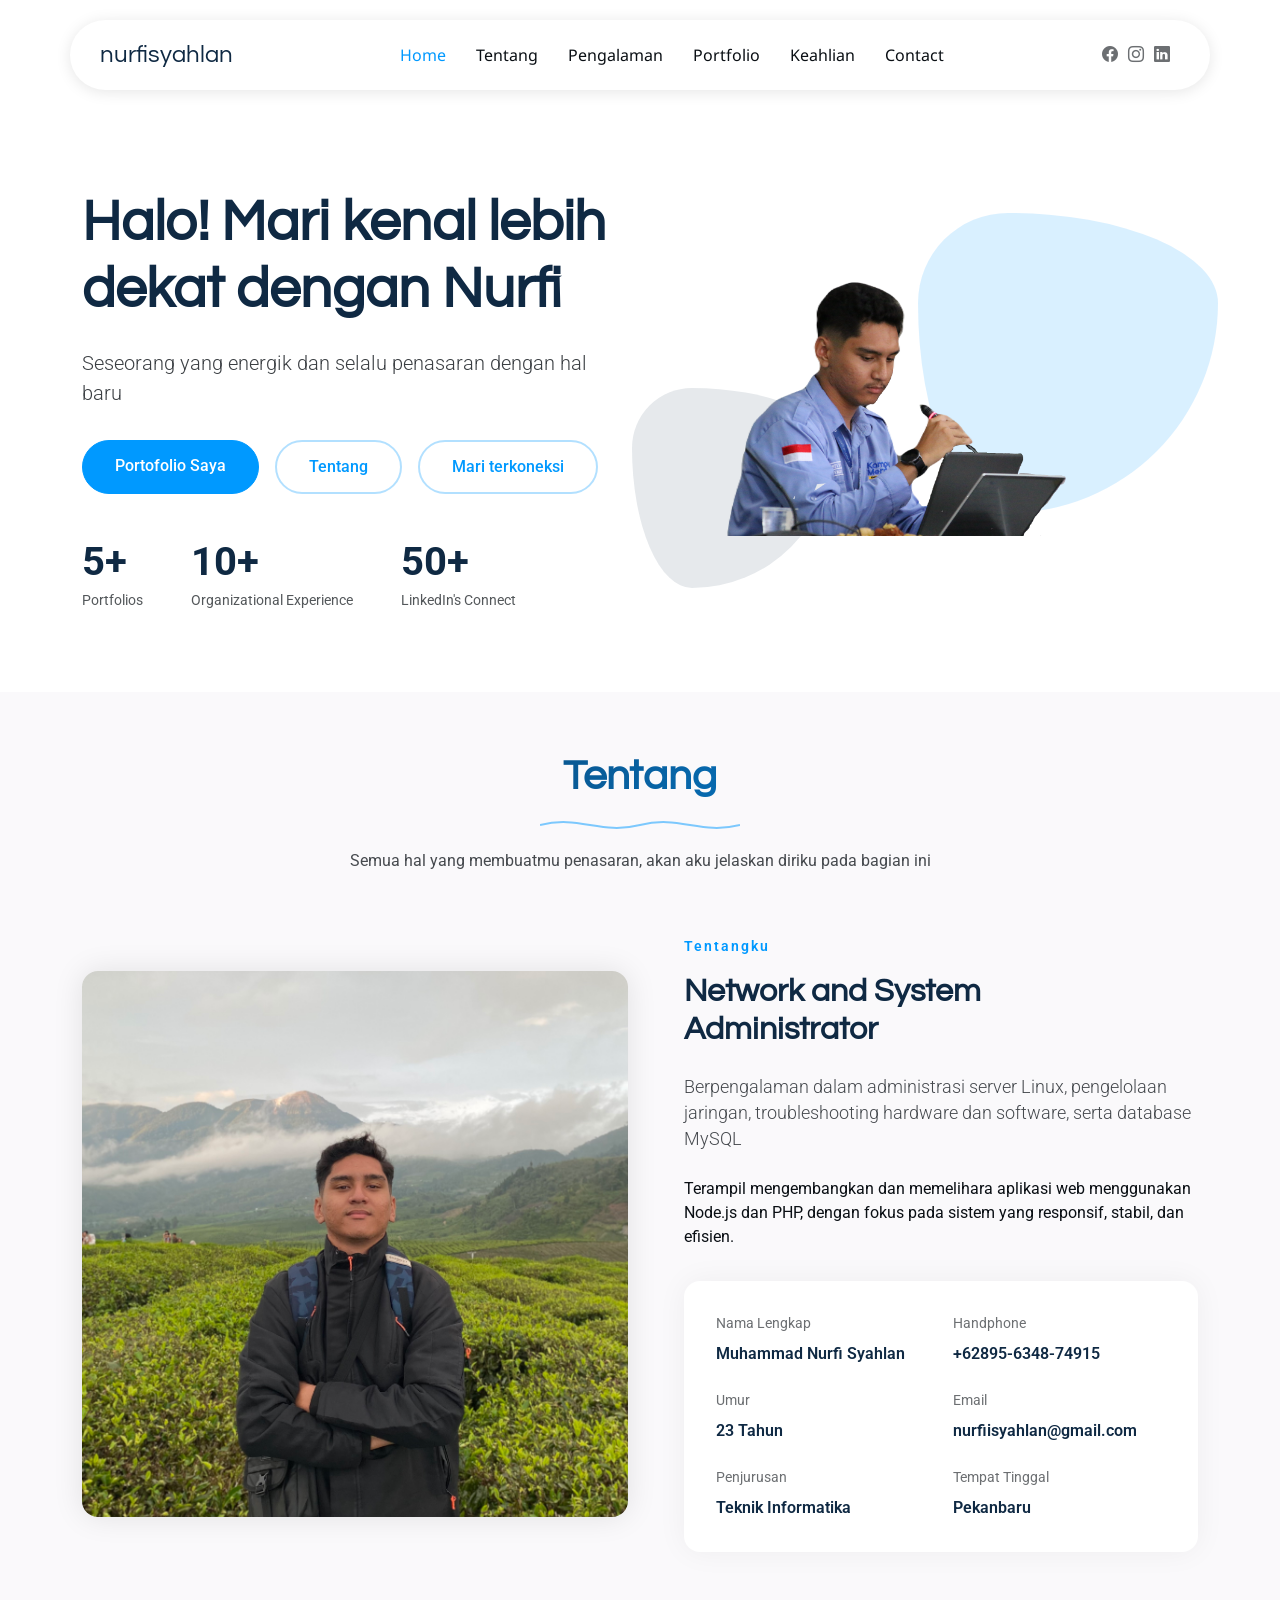
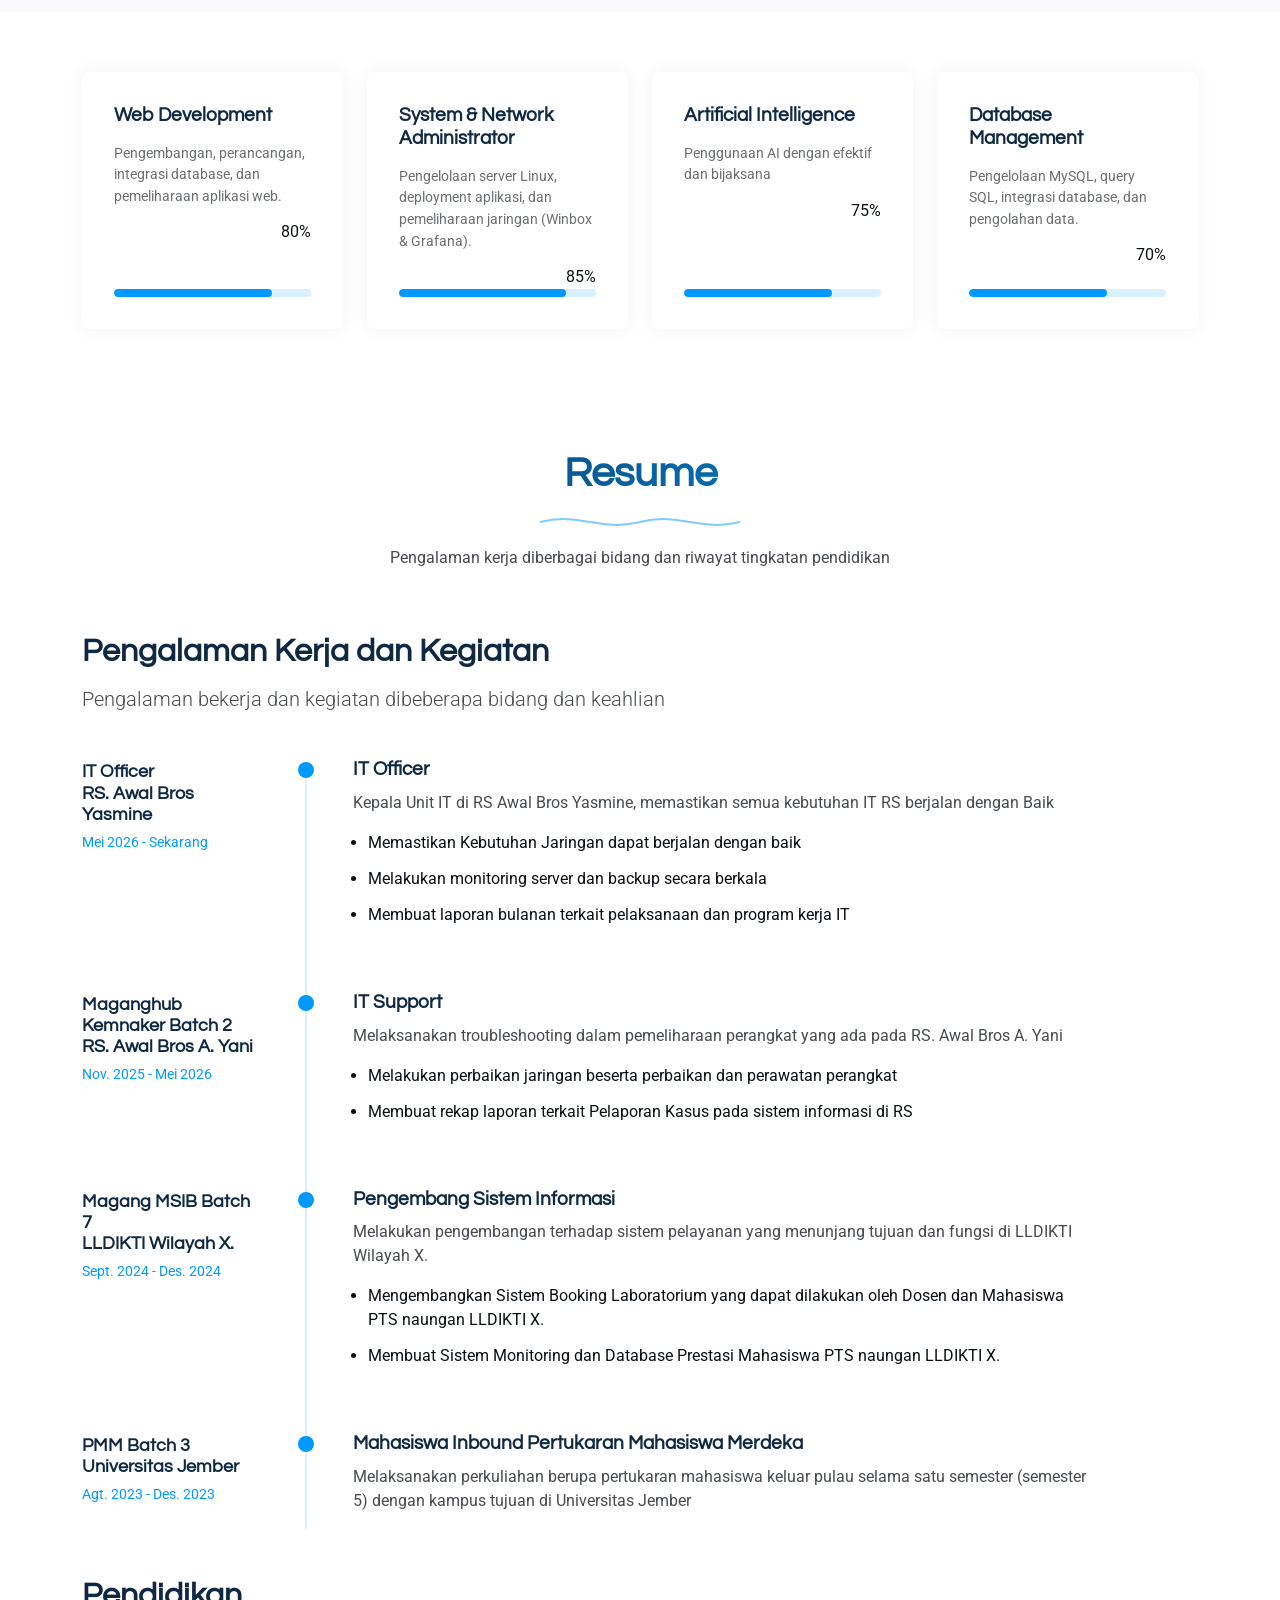
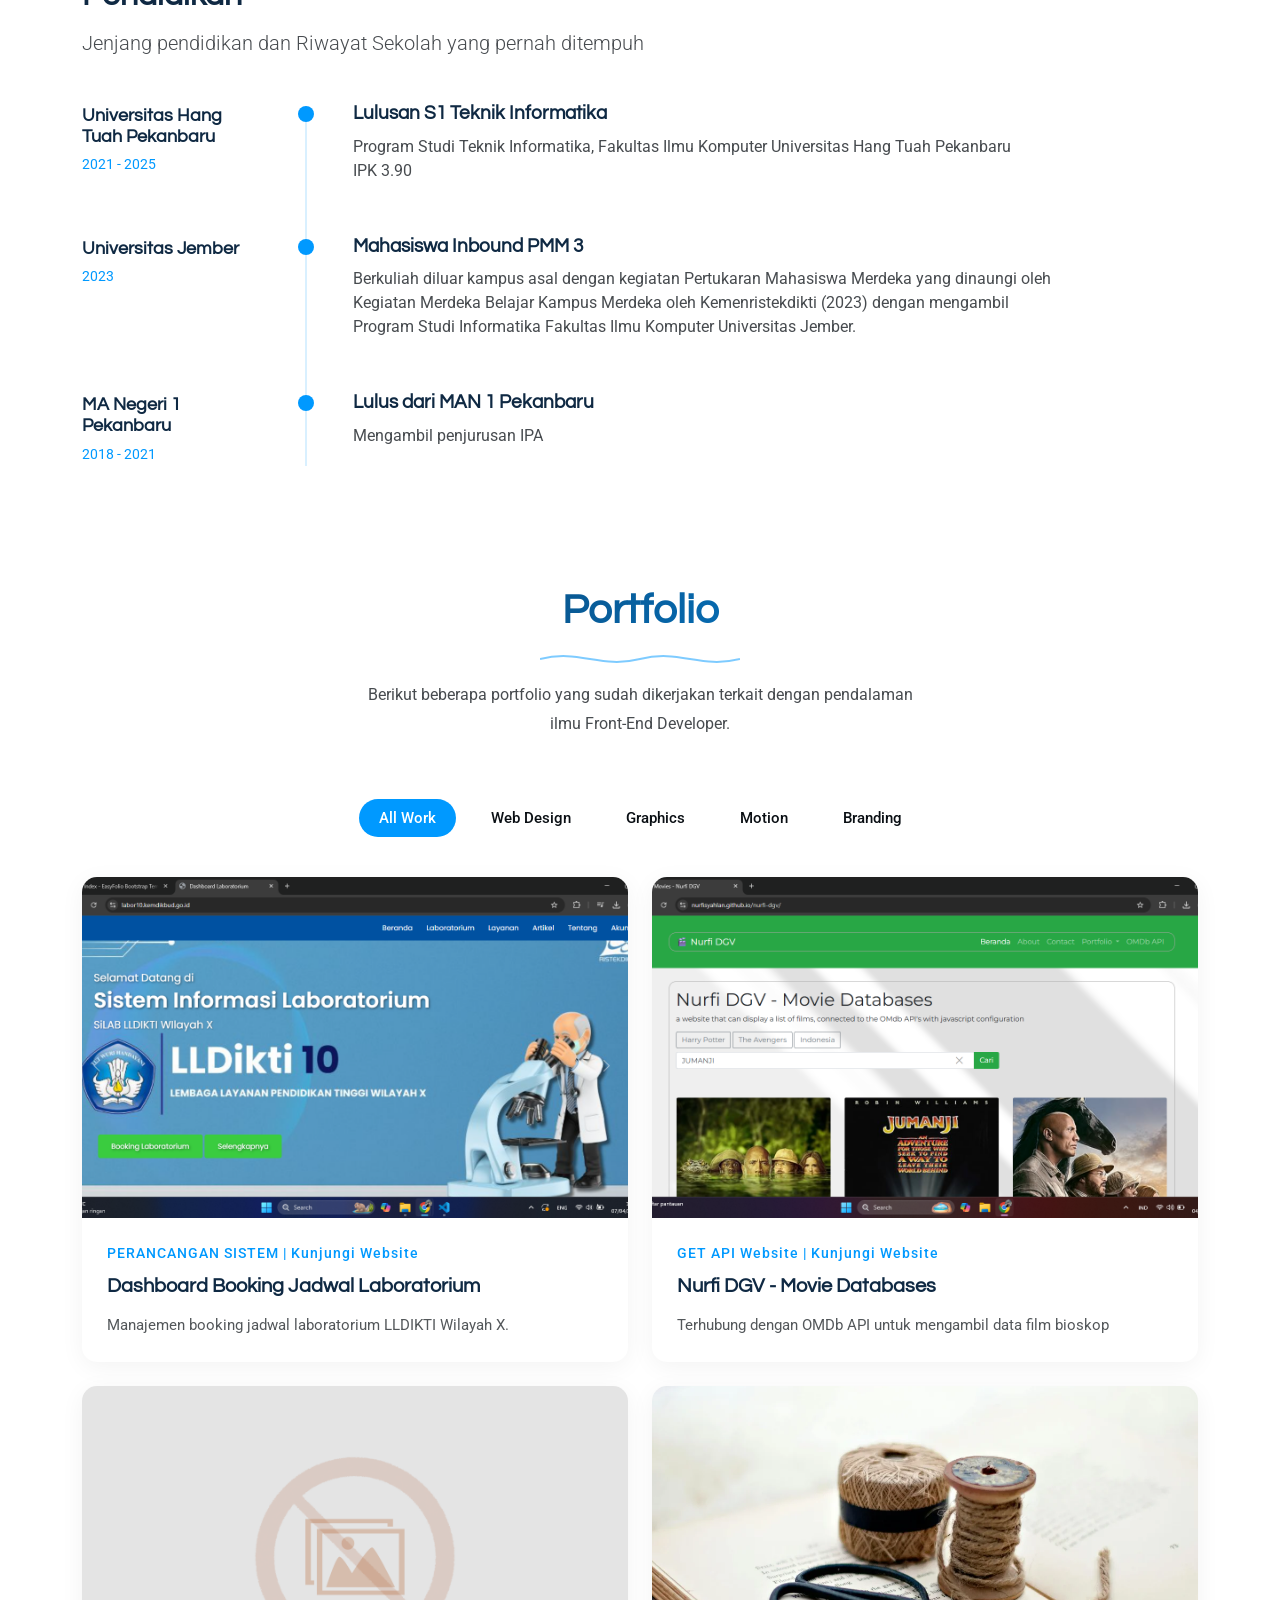
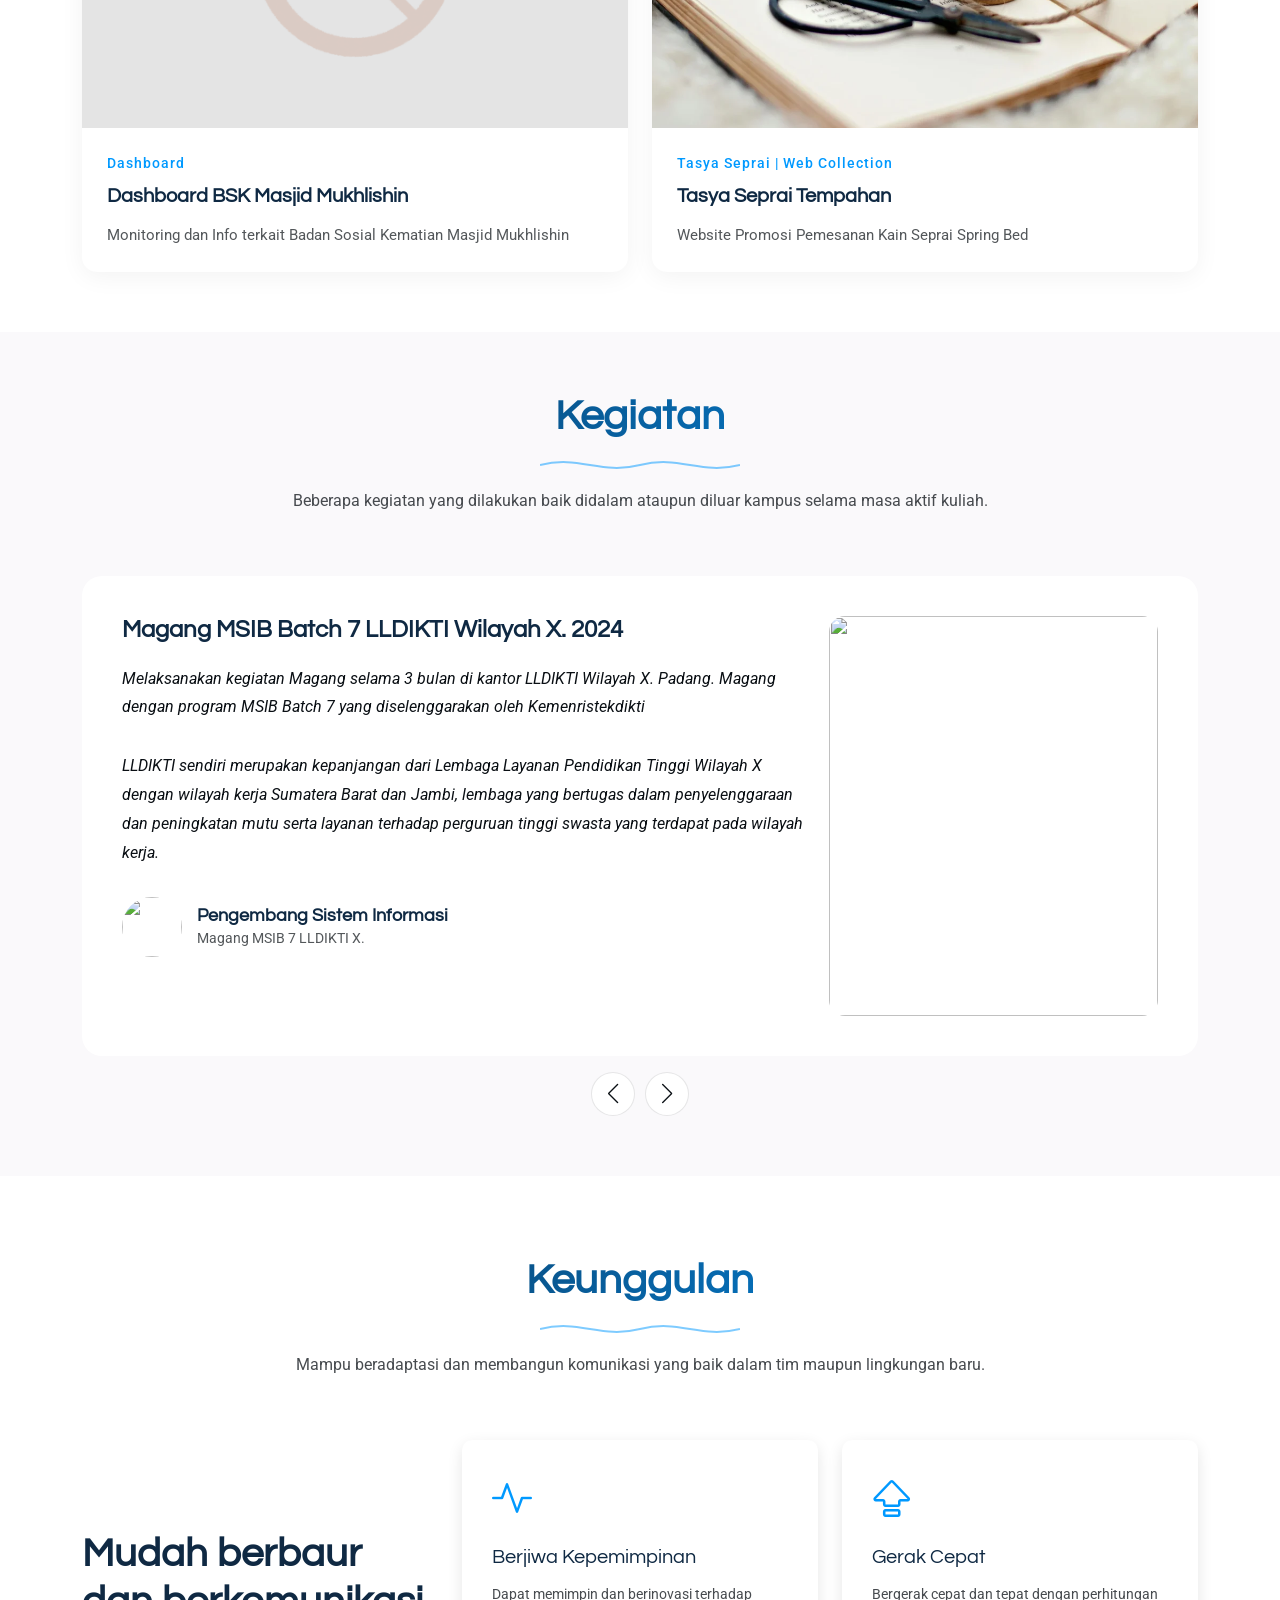
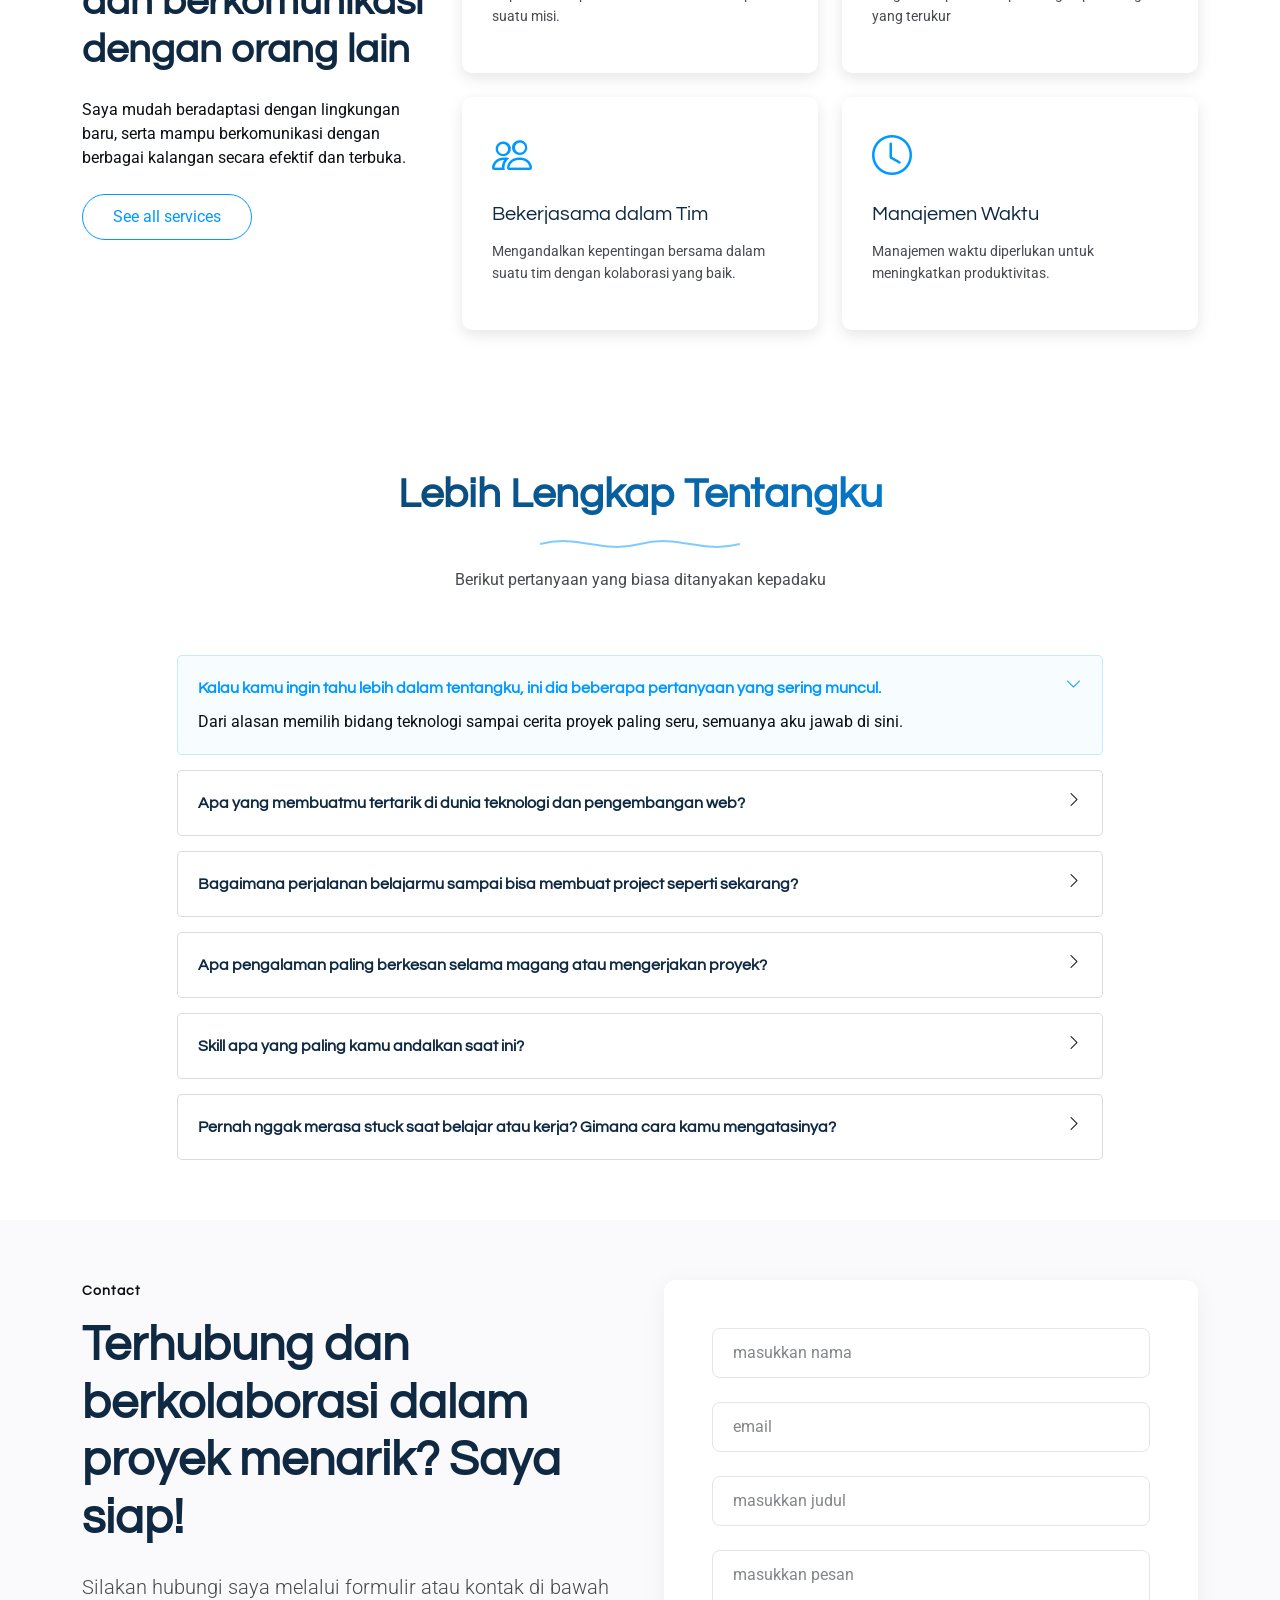
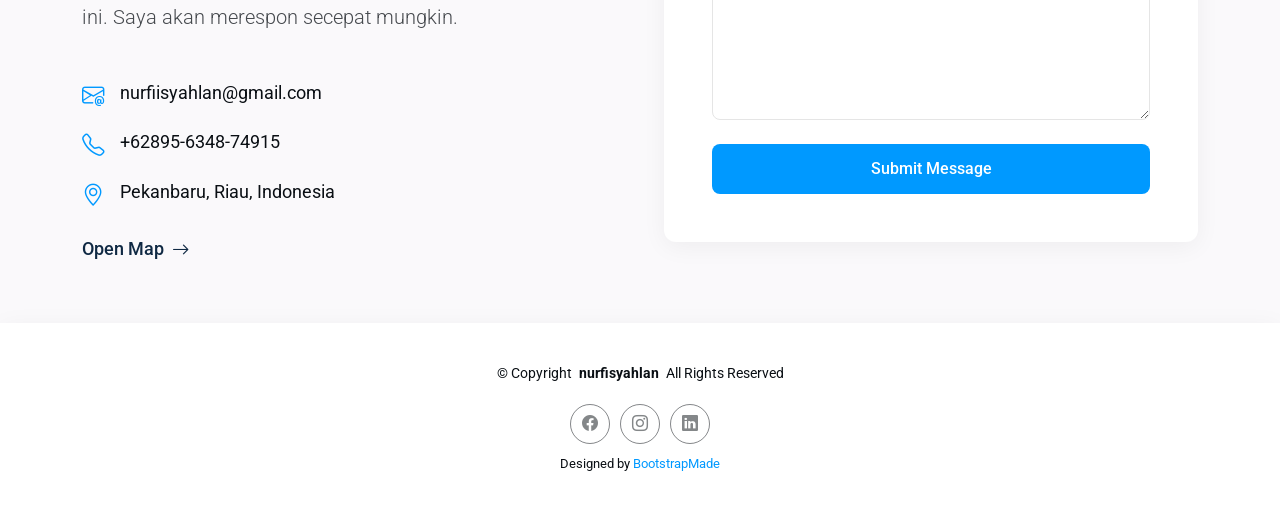
==== commit 436e8979: "menyelaraskan ukuran skill-box" ====
--- a/index.html
+++ b/index.html
@@ -957,4 +957,4 @@
 
 </body>
 
-</html>
+</html>
--- a/assets/css/main.css
+++ b/assets/css/main.css
@@ -963,11 +963,18 @@
 /*--------------------------------------------------------------
 # Skills Section
 --------------------------------------------------------------*/
+
 .skills .skill-box {
   background-color: var(--surface-color);
   padding: 2rem;
   border-radius: 8px;
   box-shadow: 0 0 20px rgba(0, 0, 0, 0.05);
+
+  /* Tambahan agar tinggi kotak seragam */
+  height: 100%;
+  display: flex;
+  flex-direction: column;
+  box-sizing: border-box;
 }
 
 .skills .skill-box h3 {
@@ -988,6 +995,11 @@
   height: 8px;
   margin-top: 5px;
   overflow: hidden;
+}
+
+/* Persentase dan progress bar berada di bawah */
+.skills .skill-box .progress {
+  margin-top: auto;
 }
 
 .skills .skill-box .progress .progress-bar {
@@ -998,6 +1010,8 @@
   transition: 0.9s;
   width: 1px;
 }
+
+
 
 /*--------------------------------------------------------------
 # Resume Section
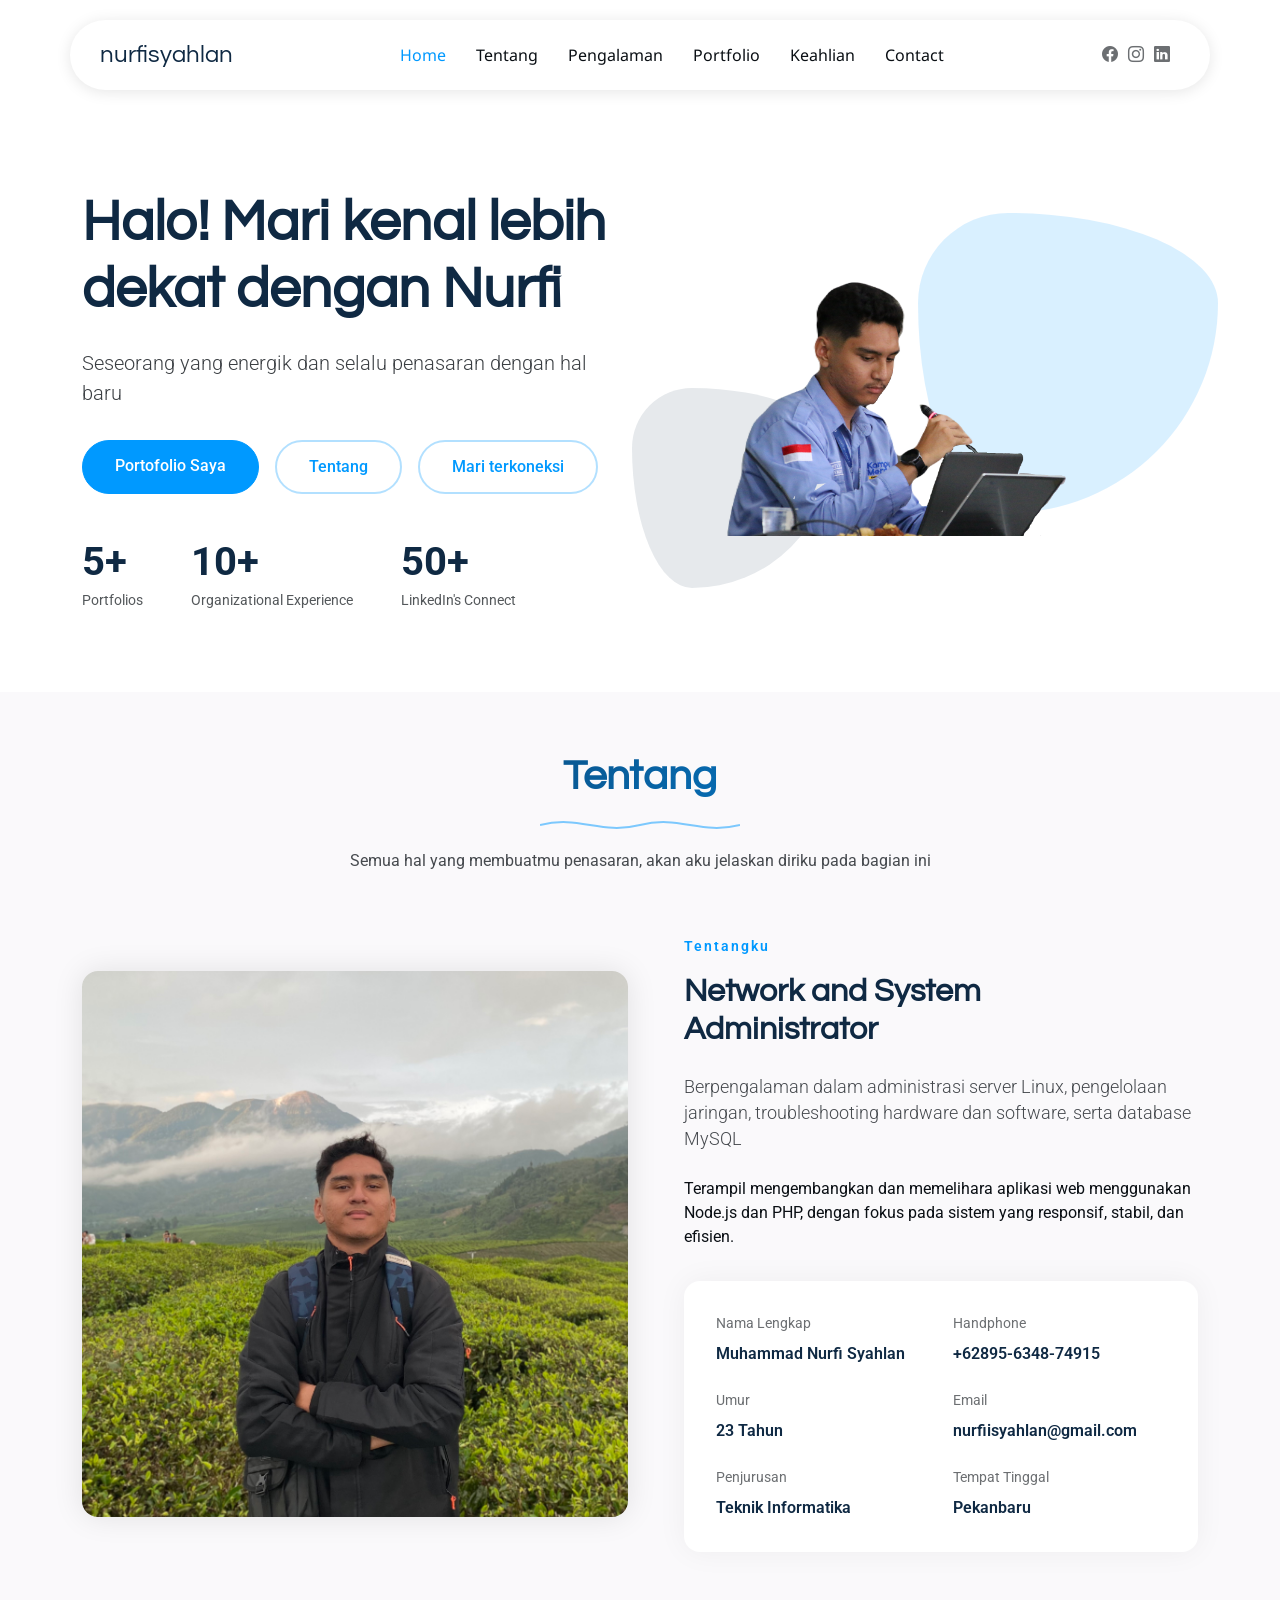
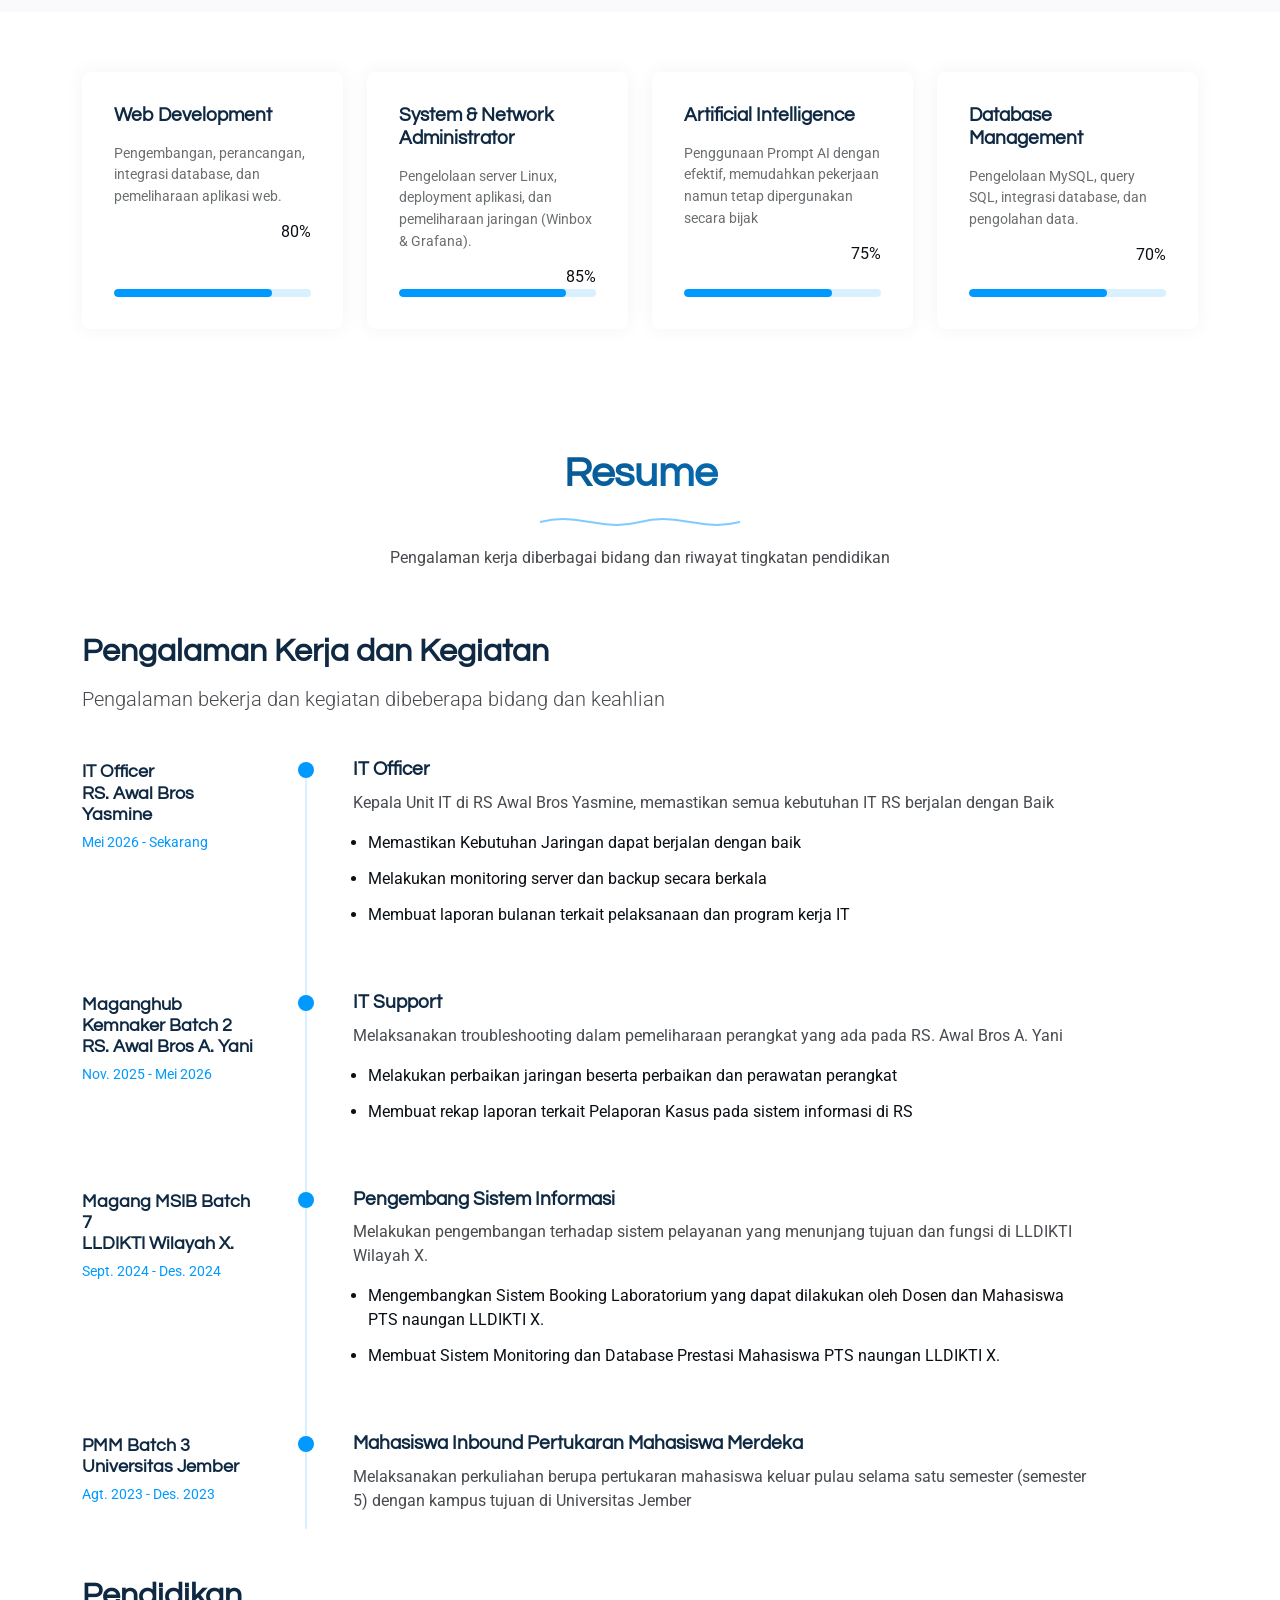
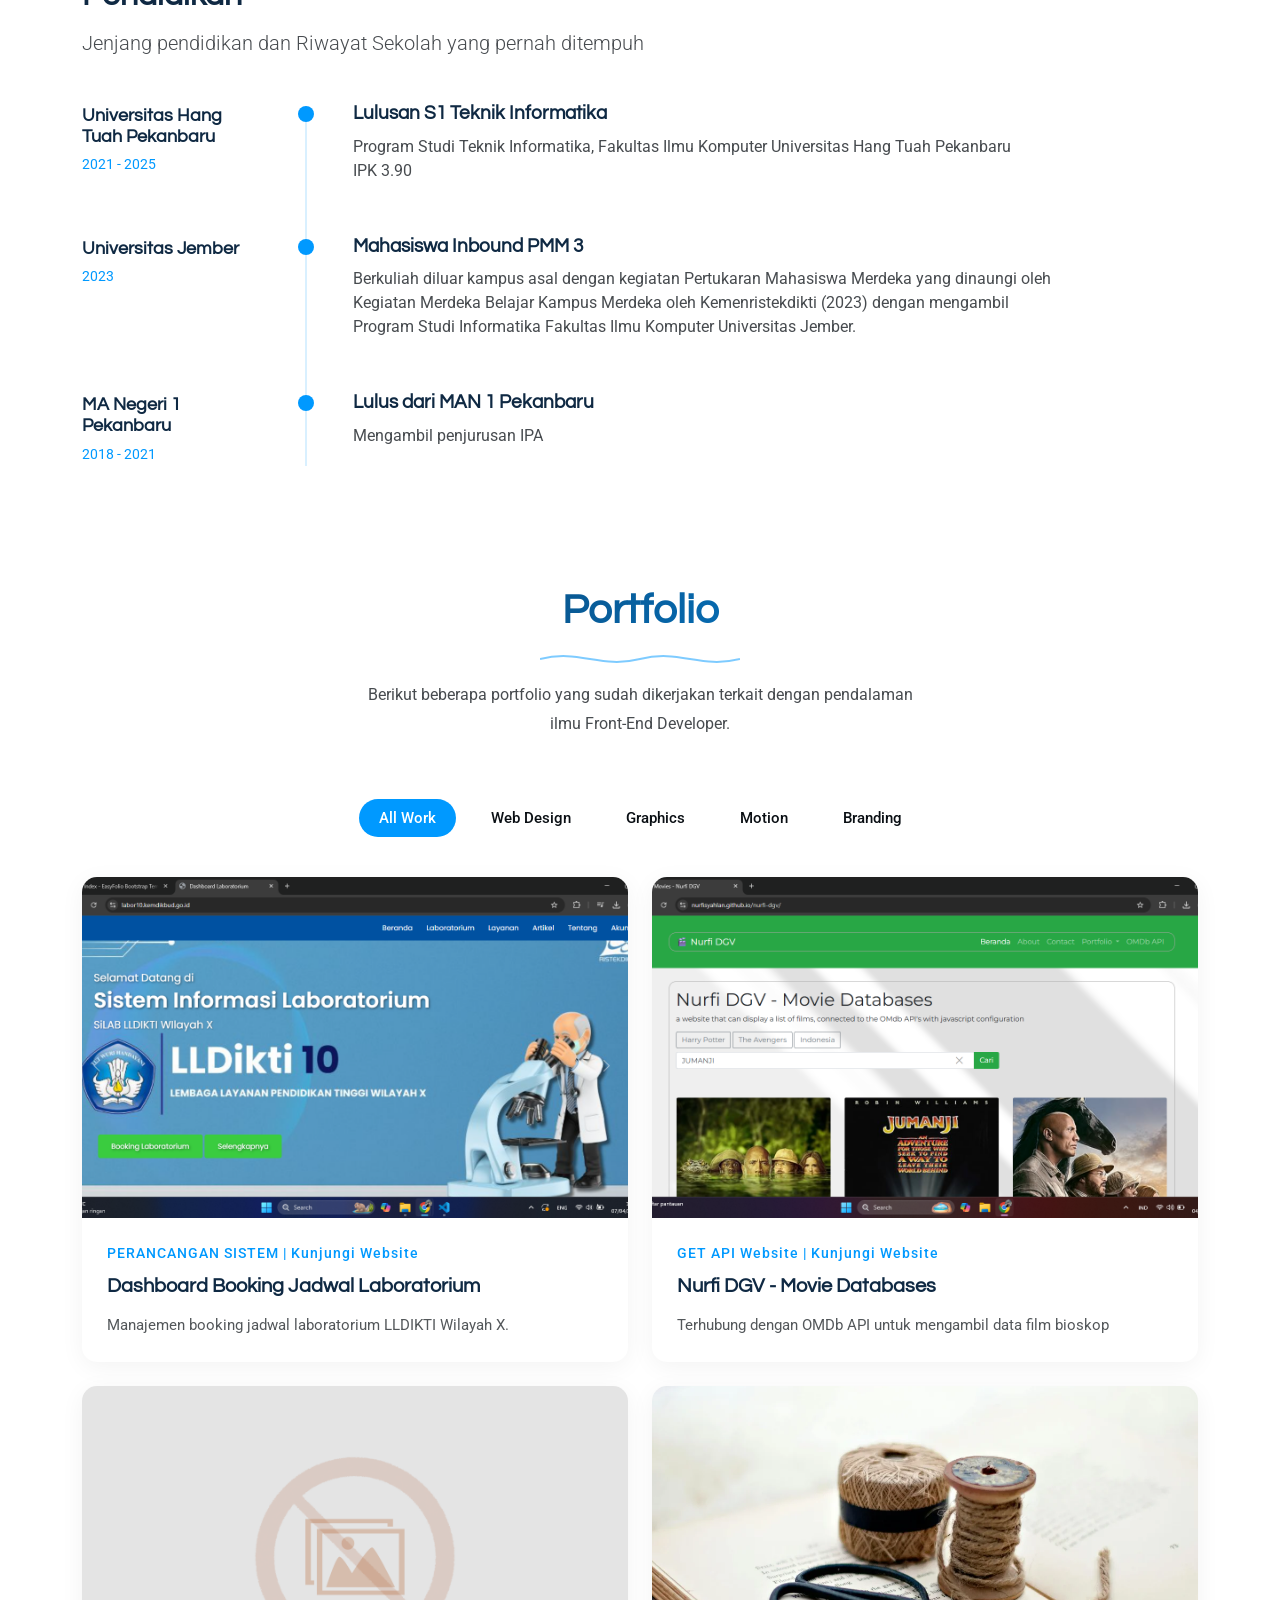
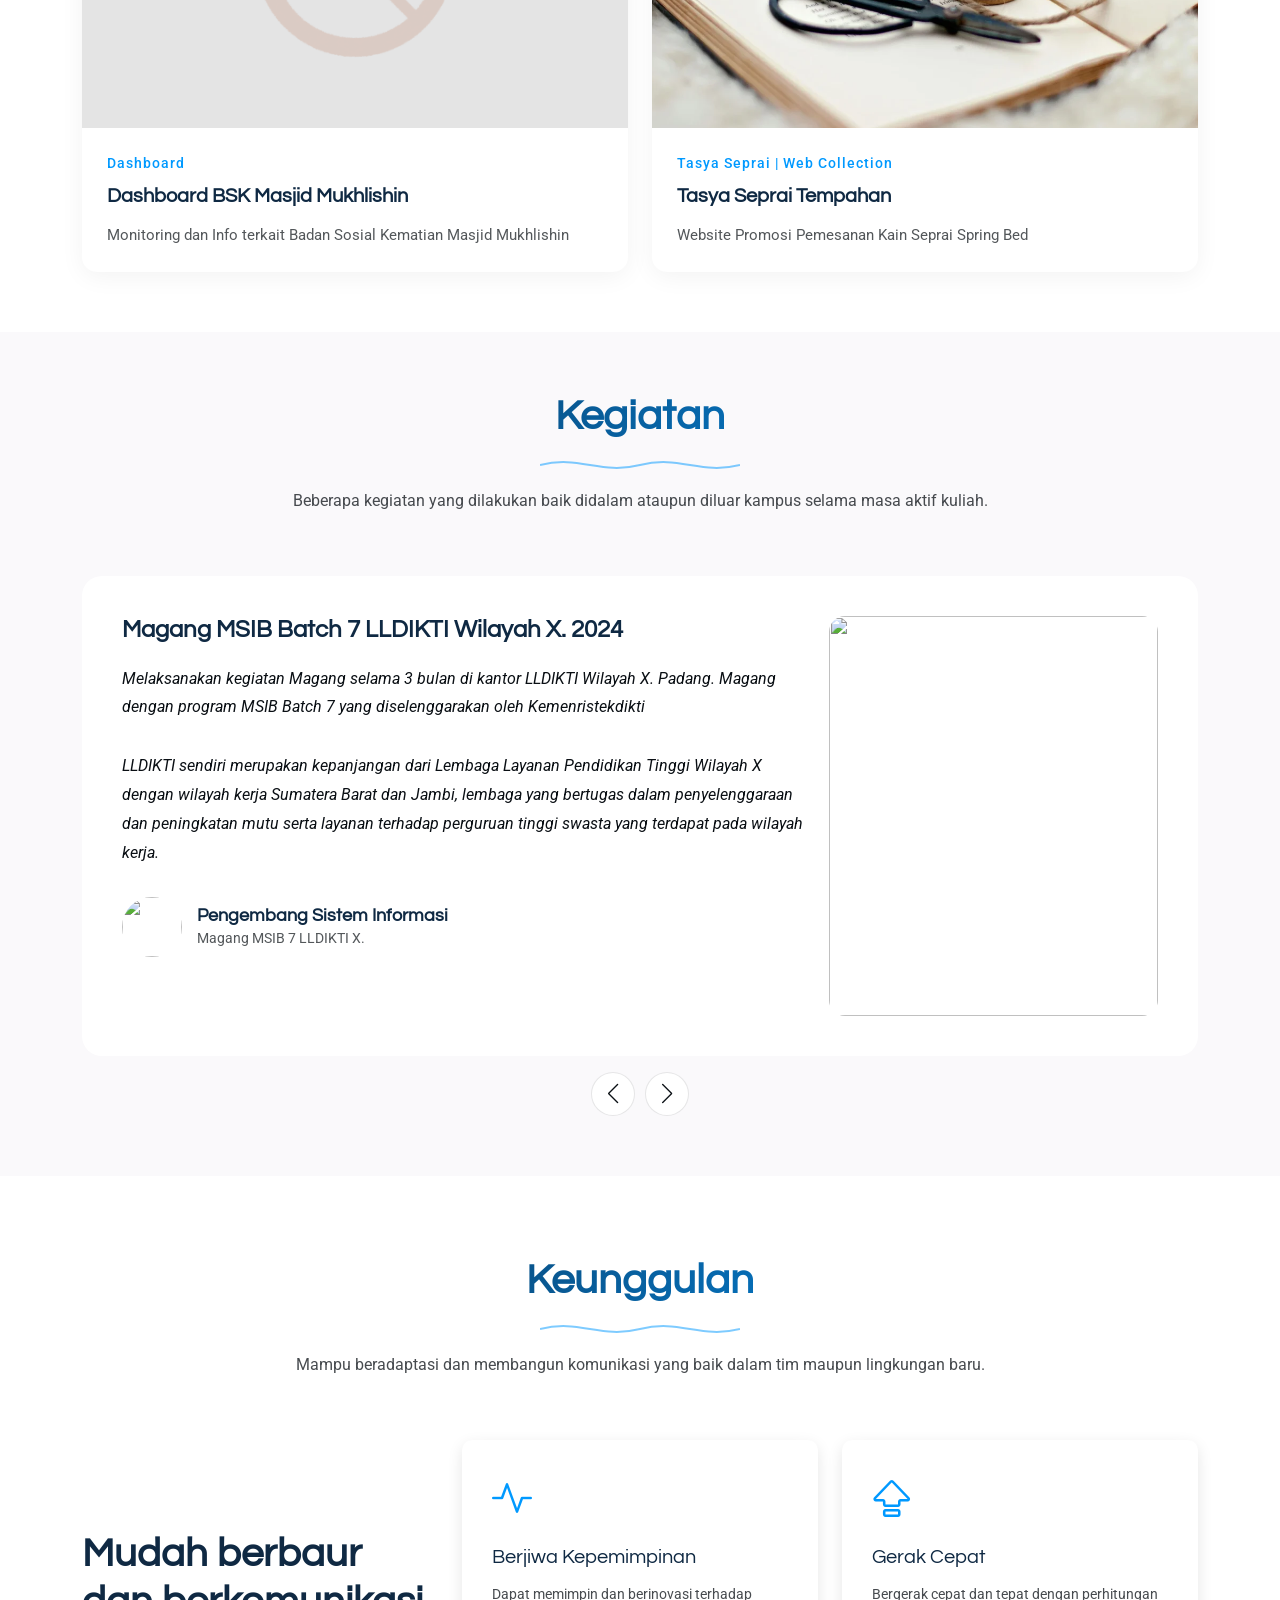
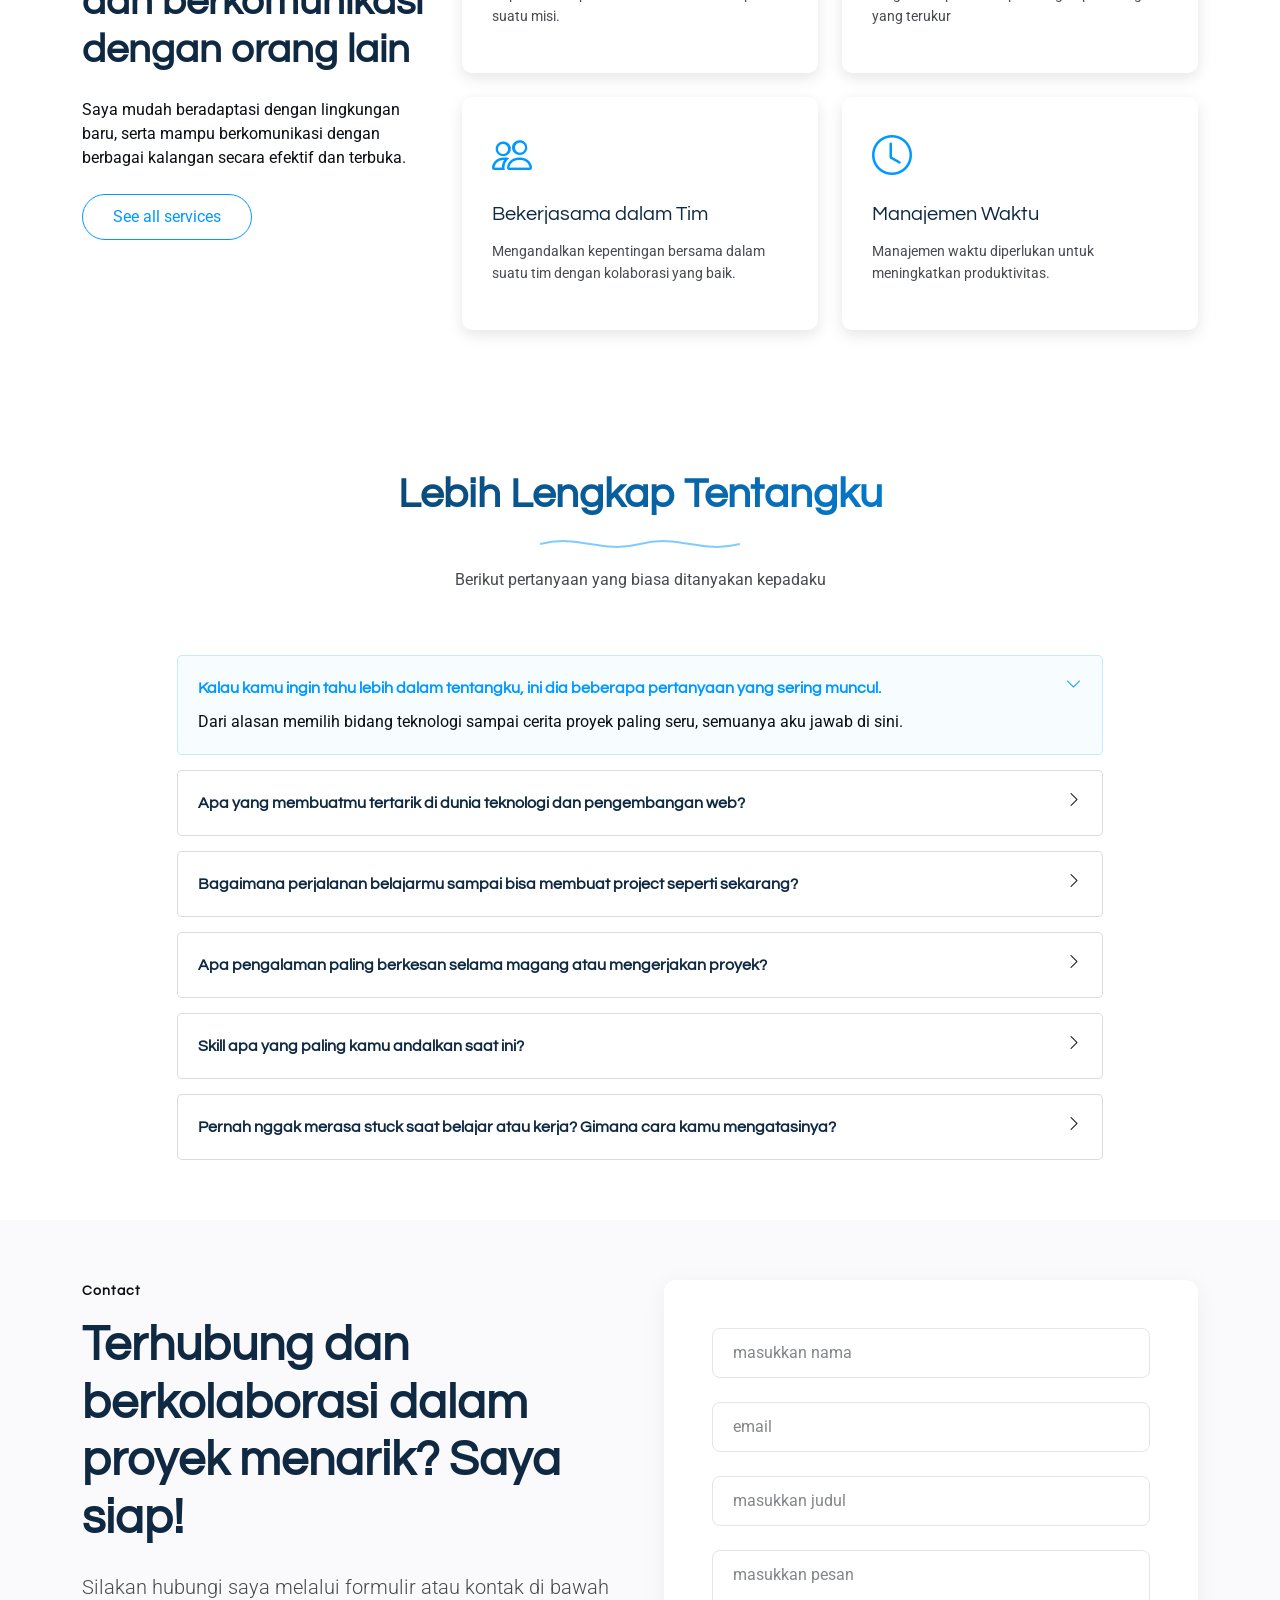
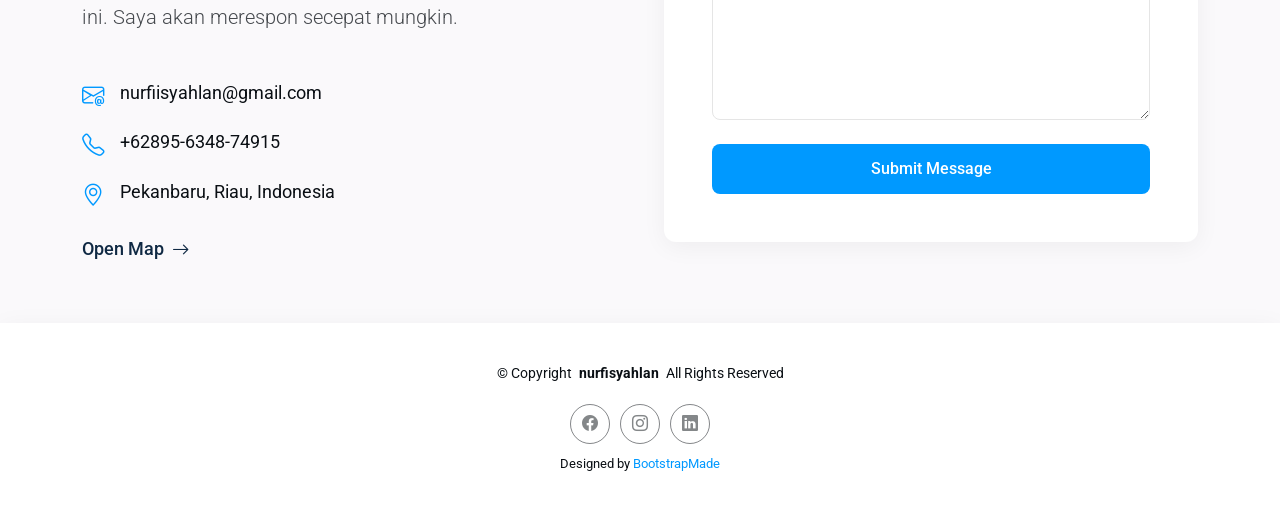
==== commit 681c34f5: "mengedit kemampuan AI" ====
--- a/index.html
+++ b/index.html
@@ -250,7 +250,7 @@
           <div class="col-md-6 col-lg-3" data-aos="fade-up" data-aos-delay="200">
             <div class="skill-box">
               <h3>Artificial Intelligence</h3>
-              <p>Penggunaan AI dengan efektif dan bijaksana</p>
+              <p>Penggunaan Prompt AI dengan efektif, memudahkan pekerjaan namun tetap dipergunakan secara bijak</p>
               <span class="text-end d-block">75%</span>
               <div class="progress">
                 <div class="progress-bar" role="progressbar" aria-valuenow="75" aria-valuemin="0" aria-valuemax="100"></div>
@@ -957,4 +957,4 @@
 
 </body>
 
-</html>+</html>
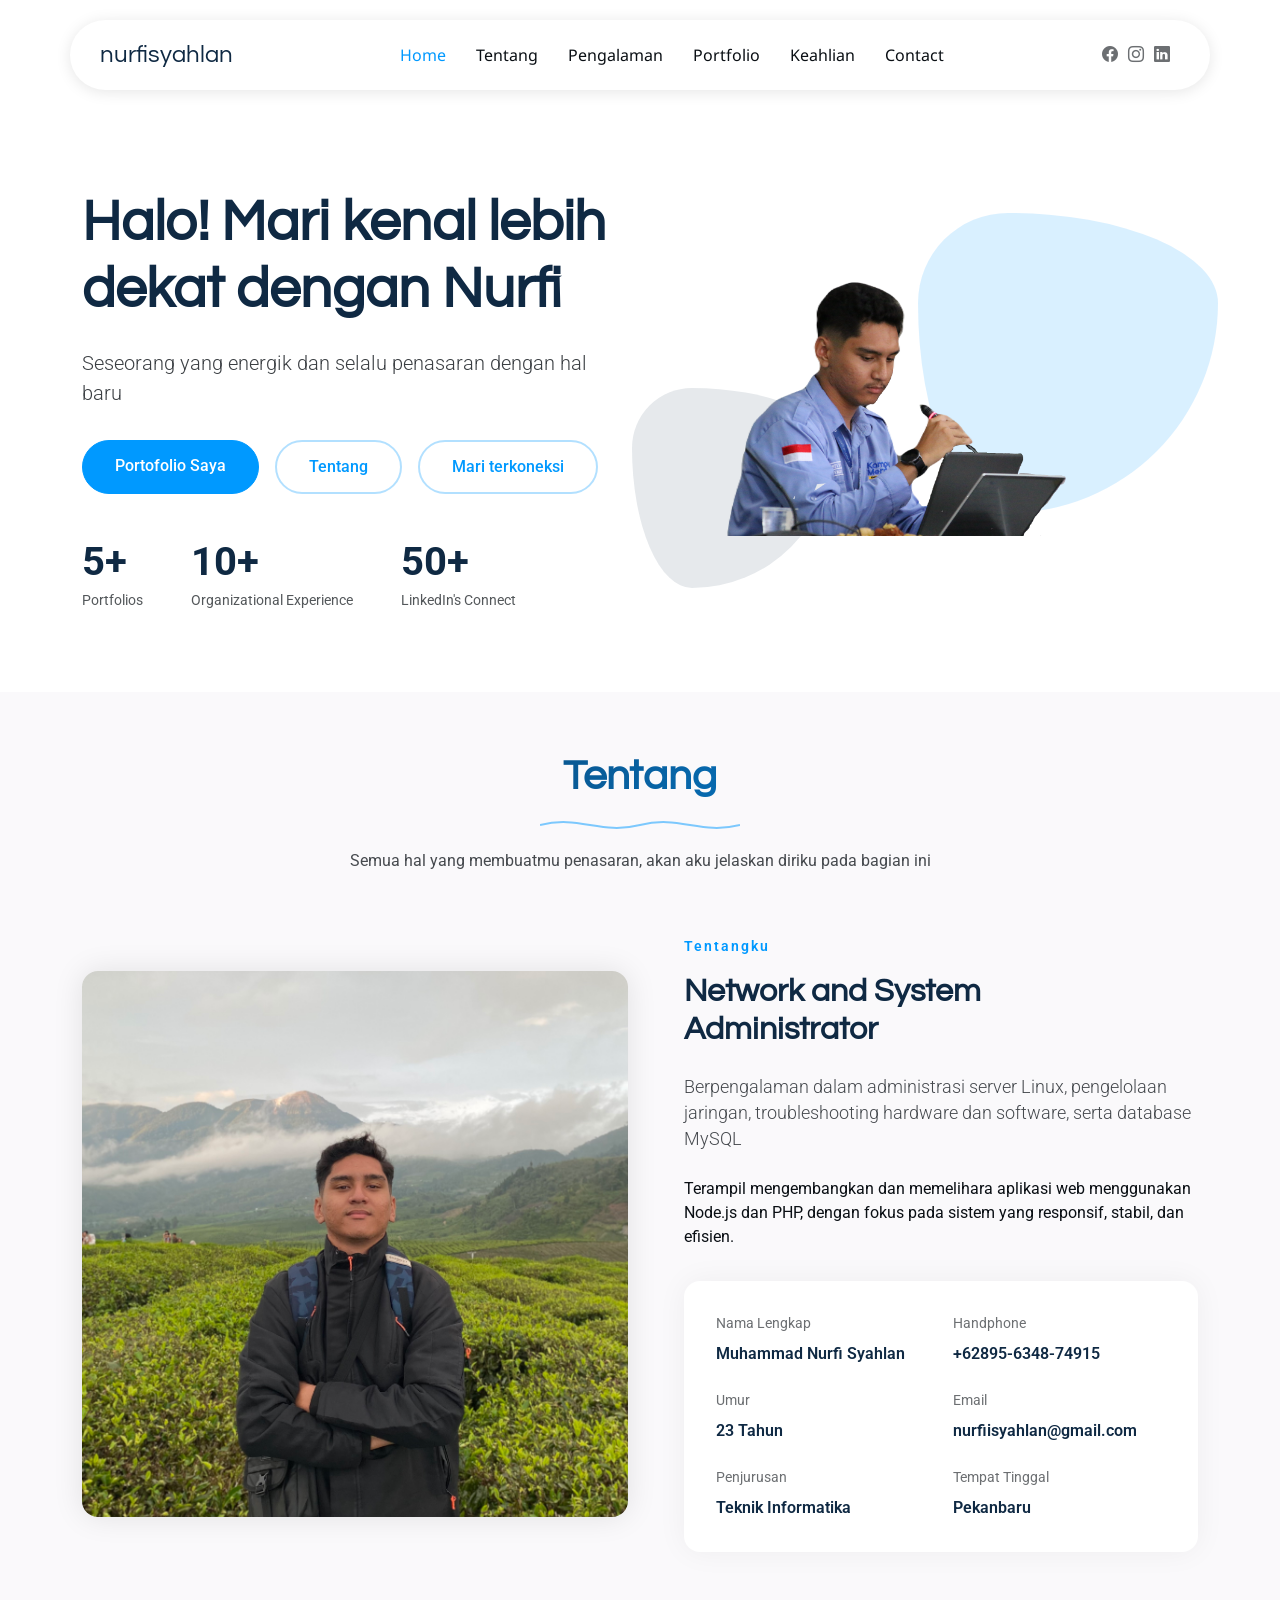
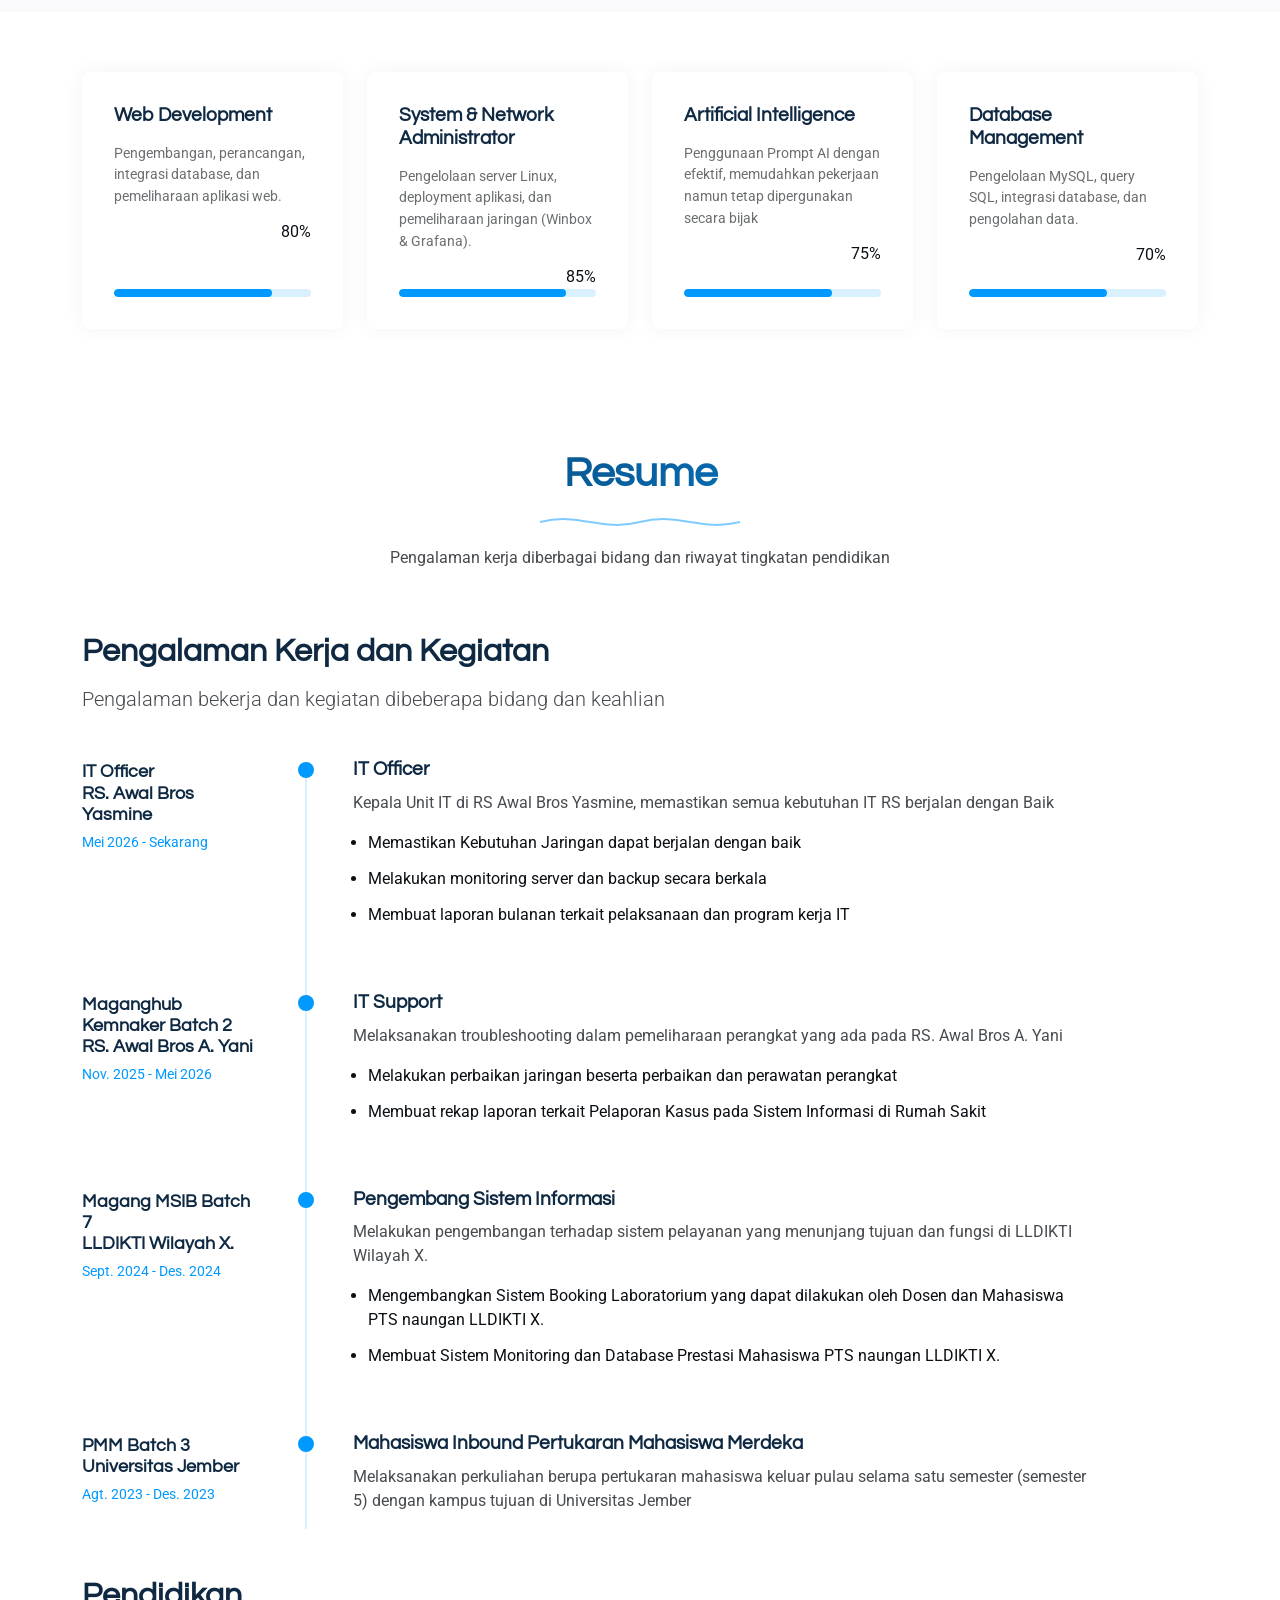
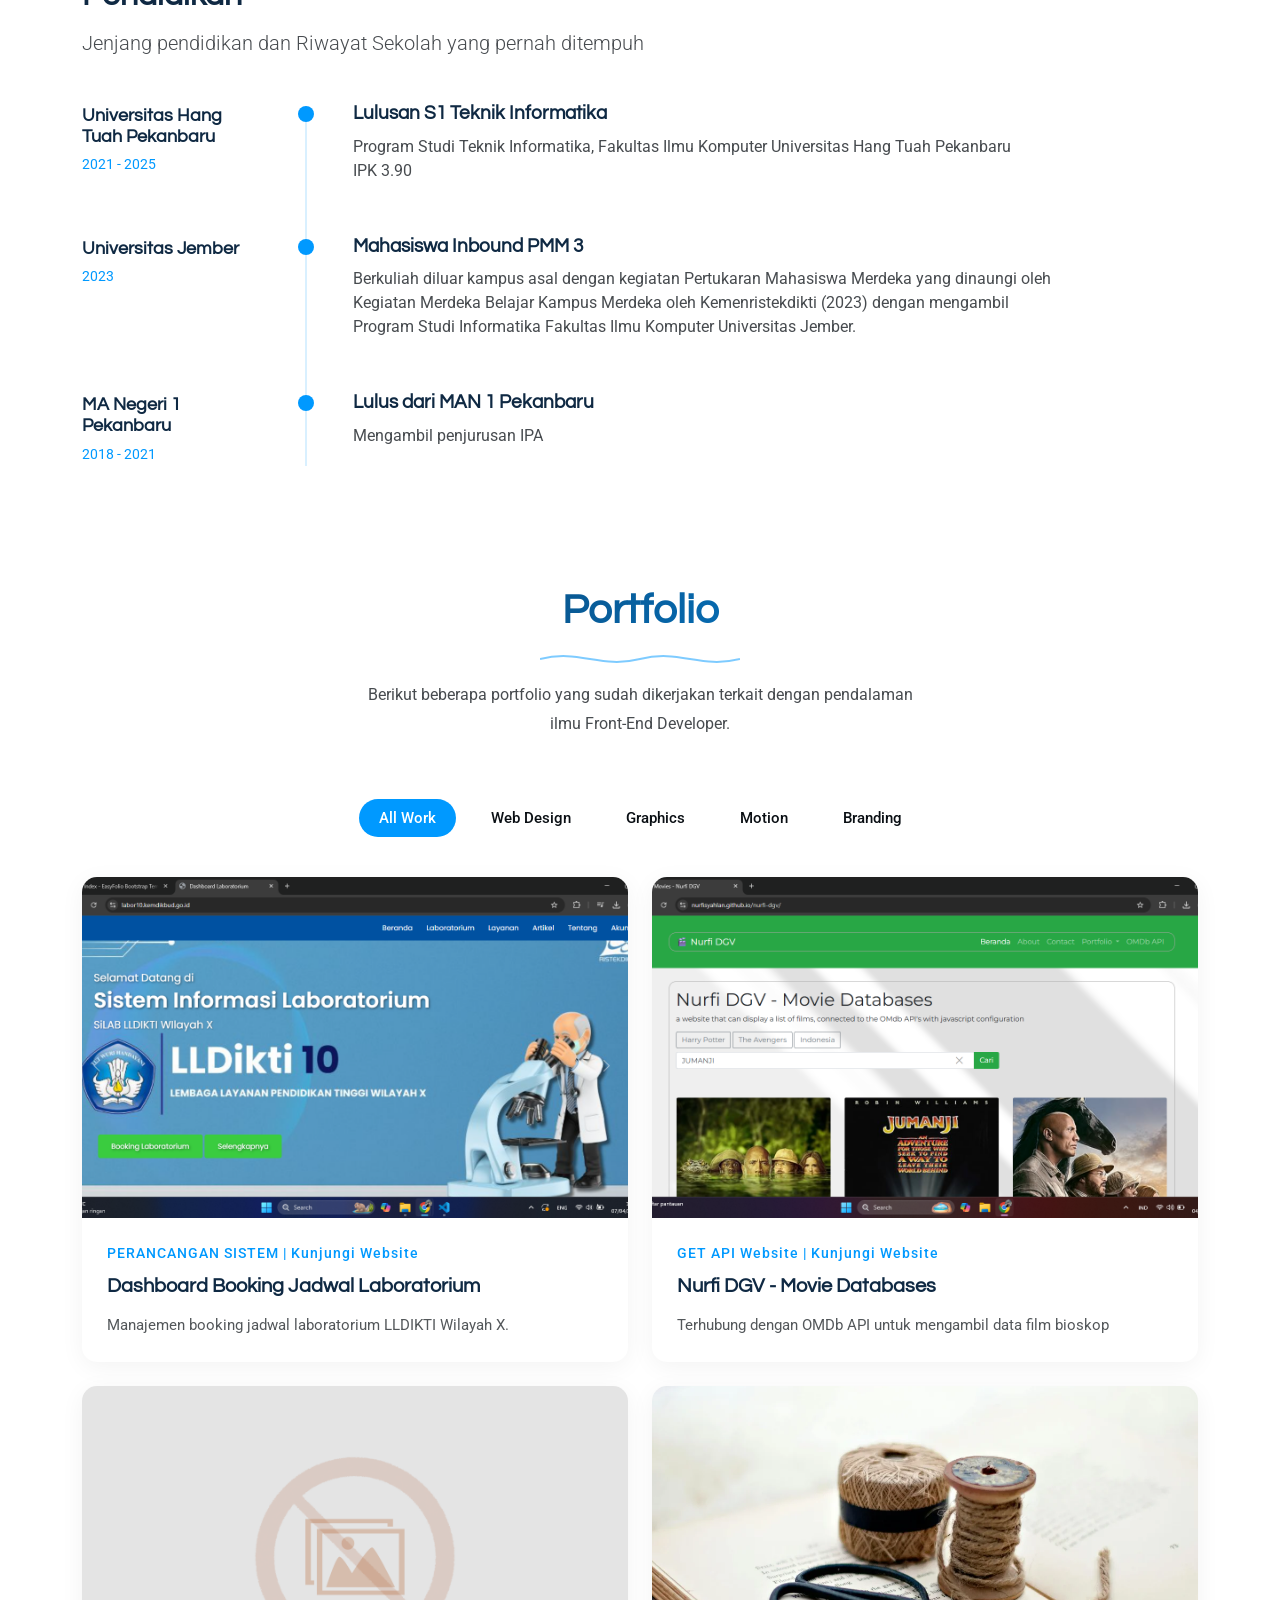
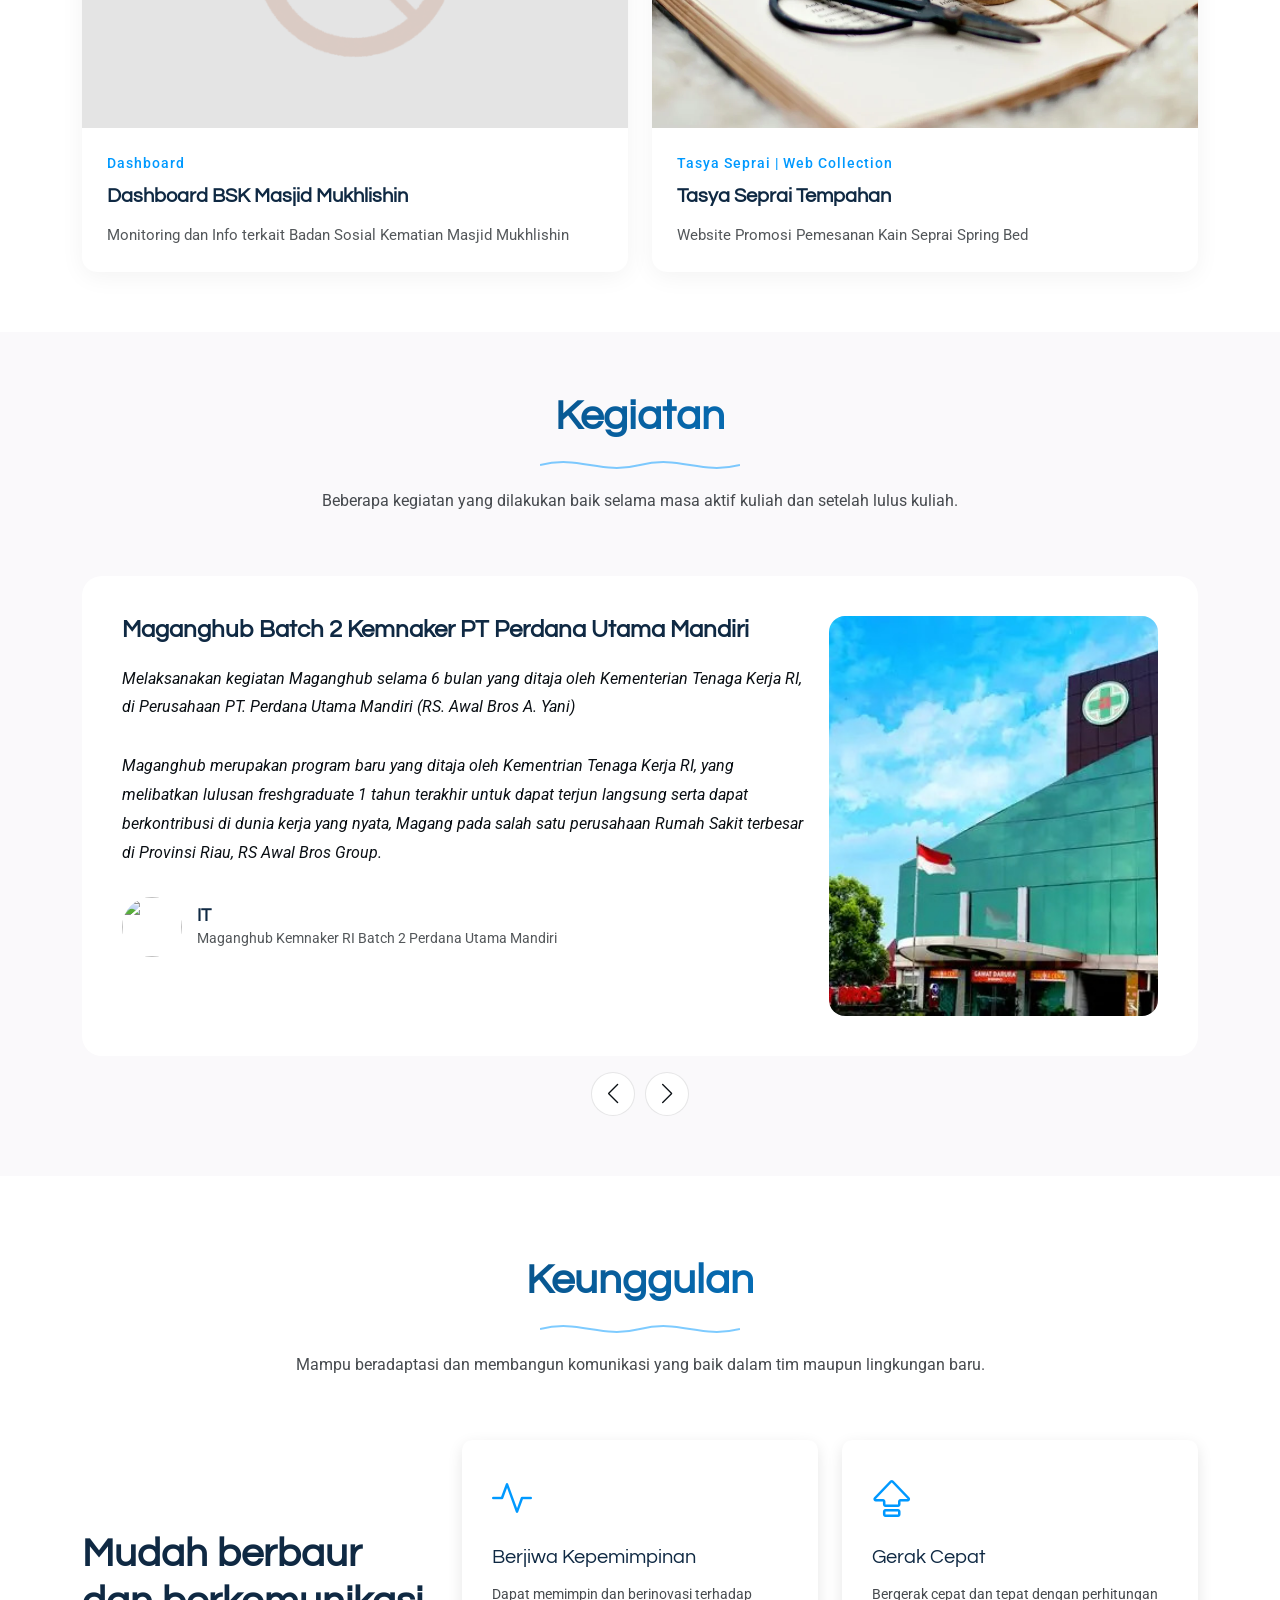
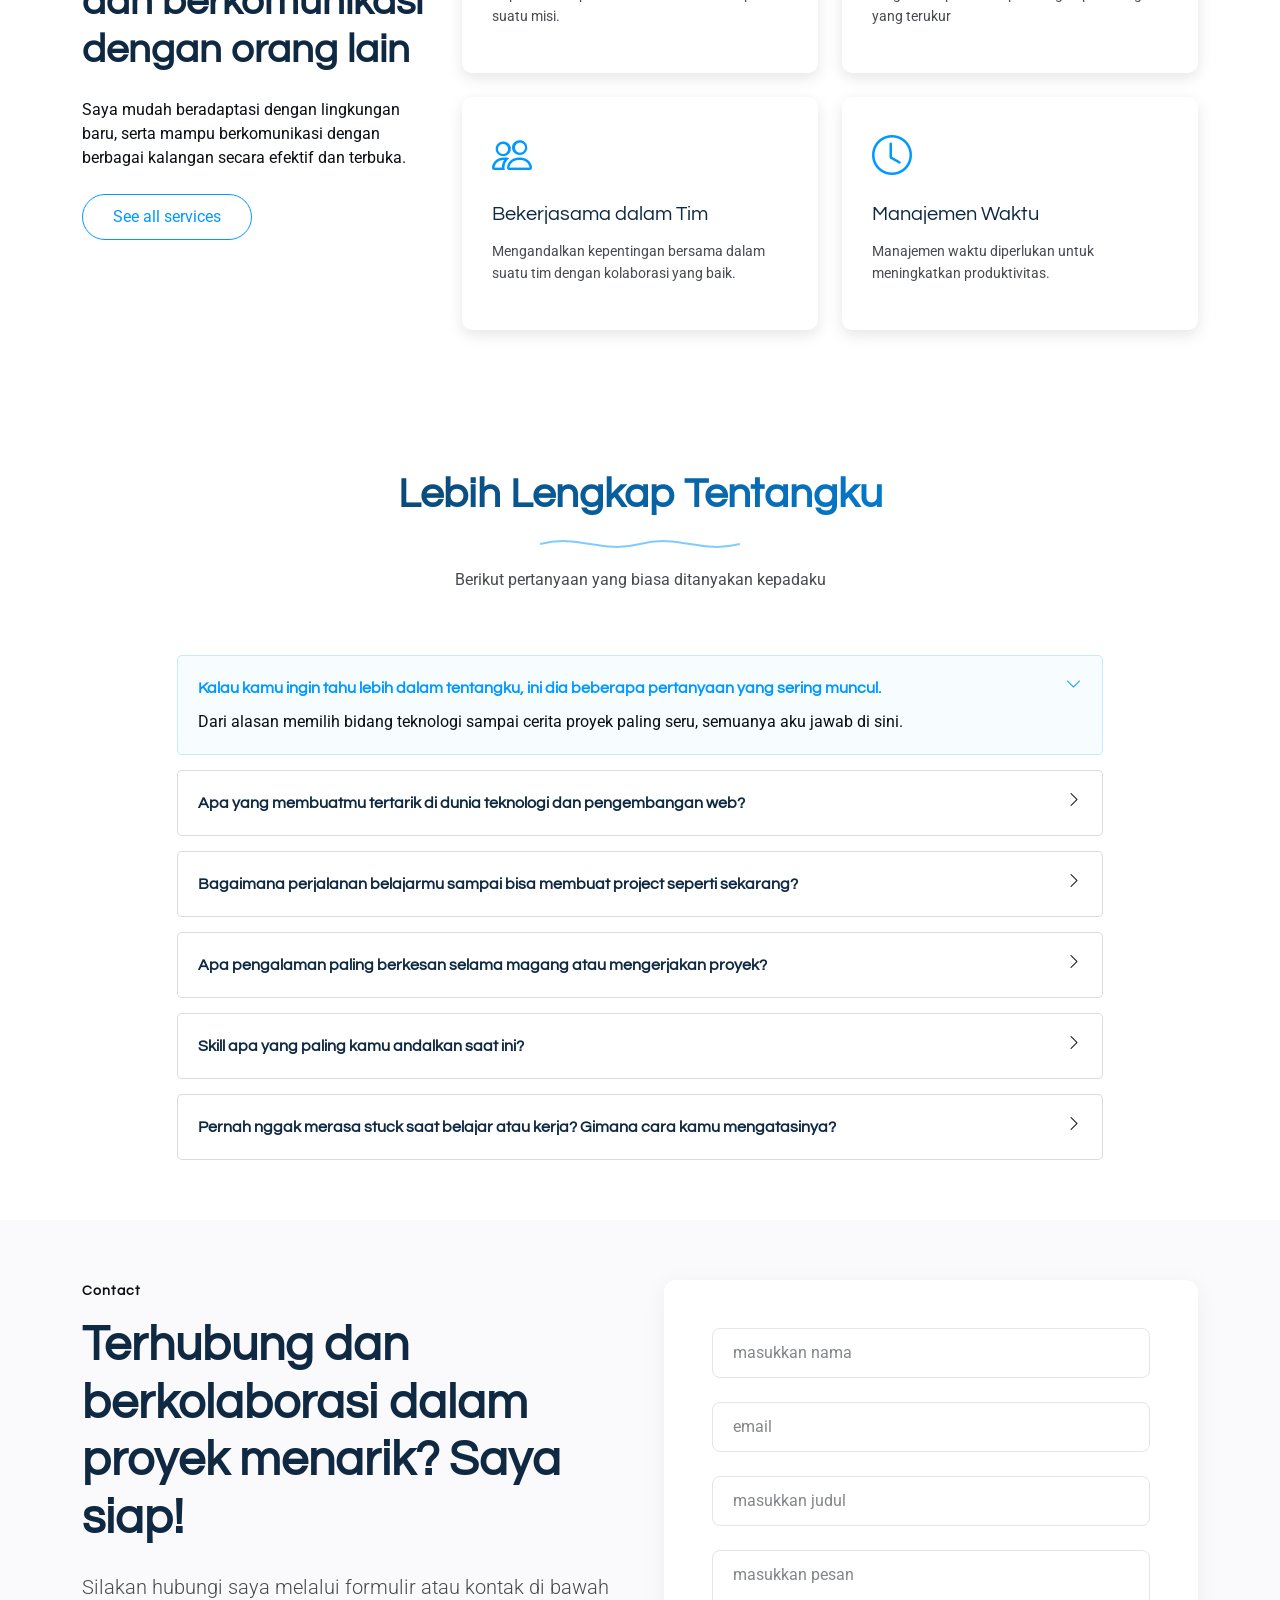
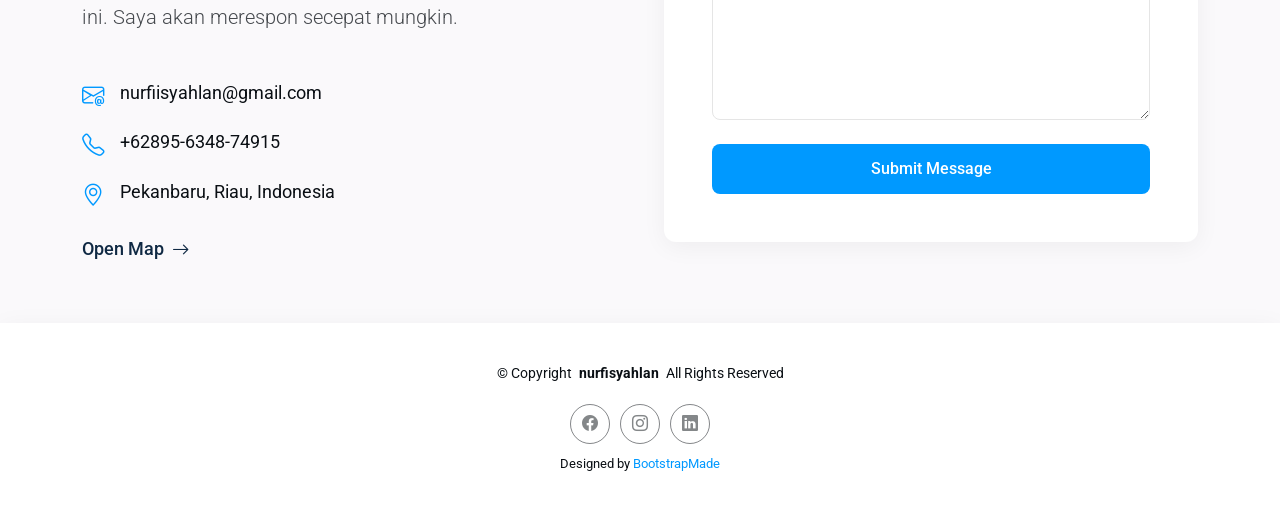
==== commit fab8fe8e: "menambahkan kegiatan maganghub di bagian kegiatan" ====
--- a/index.html
+++ b/index.html
@@ -328,7 +328,7 @@
                       <p class="description">Melaksanakan troubleshooting dalam pemeliharaan perangkat yang ada pada RS. Awal Bros A. Yani</p>
                       <ul>
                         <li>Melakukan perbaikan jaringan beserta perbaikan dan perawatan perangkat</li>                        
-                        <li>Membuat rekap laporan terkait Pelaporan Kasus pada sistem informasi di RS</li>                        
+                        <li>Membuat rekap laporan terkait Pelaporan Kasus pada Sistem Informasi di Rumah Sakit</li>                        
                       </ul>
                     </div>
                   </div>
@@ -540,7 +540,7 @@
             <path d="M 0,10 C 40,0 60,20 100,10 C 140,0 160,20 200,10" fill="none" stroke="currentColor" stroke-width="2"></path>
           </svg>
         </div>
-        <p>Beberapa kegiatan yang dilakukan baik didalam ataupun diluar kampus selama masa aktif kuliah.</p>
+        <p>Beberapa kegiatan yang dilakukan baik selama masa aktif kuliah dan setelah lulus kuliah.</p>
       </div><!-- End Section Title -->
 
       <div class="container" data-aos="fade-up" data-aos-delay="100">
@@ -562,6 +562,34 @@
           </script>
 
           <div class="swiper-wrapper">
+
+            <div class="swiper-slide">
+              <div class="testimonial-item">
+                <div class="row">
+                  <div class="col-lg-8">
+                    <h2>Maganghub Batch 2 Kemnaker PT Perdana Utama Mandiri</h2>
+                    <p>
+                      Melaksanakan kegiatan Maganghub selama 6 bulan yang ditaja oleh Kementerian Tenaga Kerja RI, di Perusahaan PT. Perdana Utama Mandiri (RS. Awal Bros A. Yani)
+                    </p>
+                    <p>
+                      Maganghub merupakan program baru yang ditaja oleh Kementrian Tenaga Kerja RI, yang melibatkan lulusan freshgraduate 1 tahun terakhir untuk dapat terjun langsung serta dapat berkontribusi di dunia kerja yang nyata, Magang pada salah satu perusahaan Rumah Sakit terbesar di Provinsi Riau, RS Awal Bros Group.
+                    </p>
+                    <div class="profile d-flex align-items-center">
+                      <img src="assets/img/person/person_nurfi.JPEG" class="profile-img" alt="">
+                      <div class="profile-info">
+                        <h3>IT</h3>
+                        <span>Maganghub Kemnaker RI Batch 2 Perdana Utama Mandiri</span>
+                      </div>
+                    </div>
+                  </div>
+                  <div class="col-lg-4 d-none d-lg-block">
+                    <div class="featured-img-wrapper">
+                      <img src="assets/img/person/ayani.jpg" class="featured-img" alt="">
+                    </div>
+                  </div>
+                </div>
+              </div>
+            </div><!-- End Testimonial Item -->
 
             <div class="swiper-slide">
               <div class="testimonial-item">
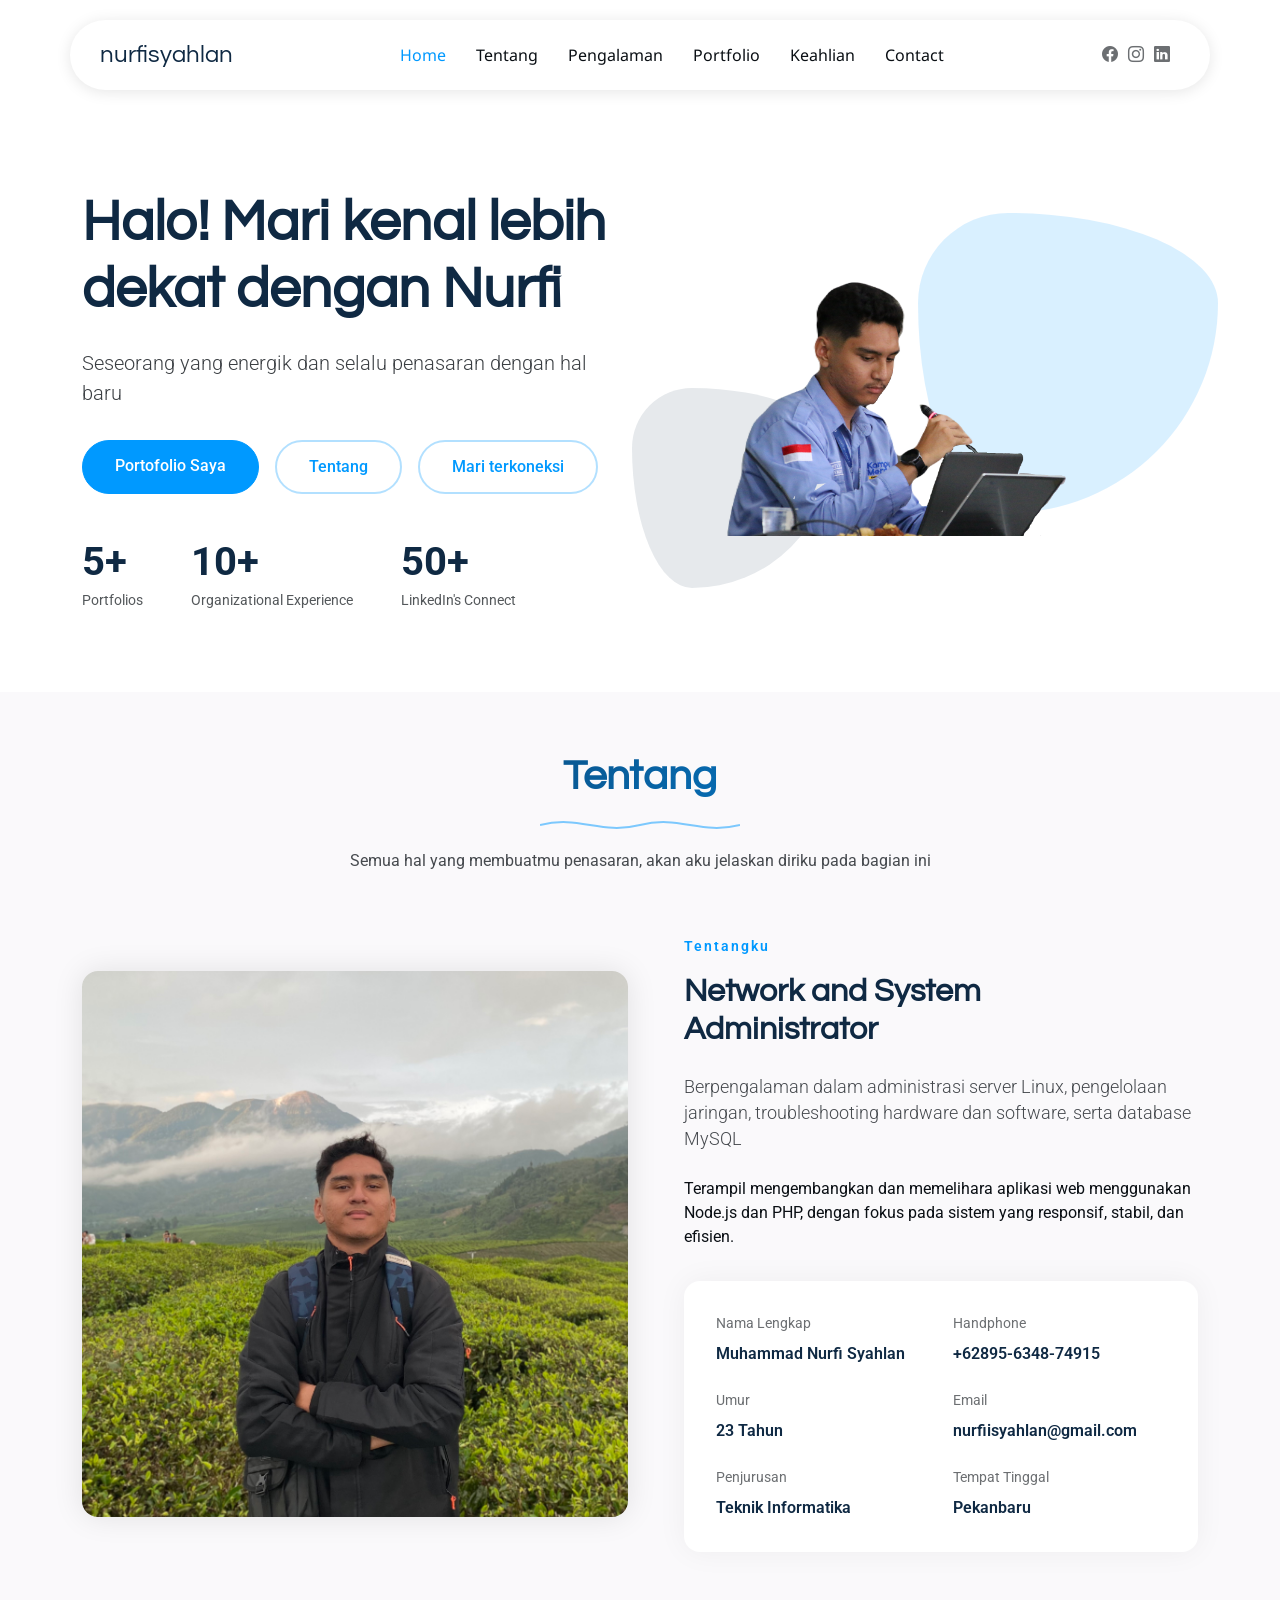
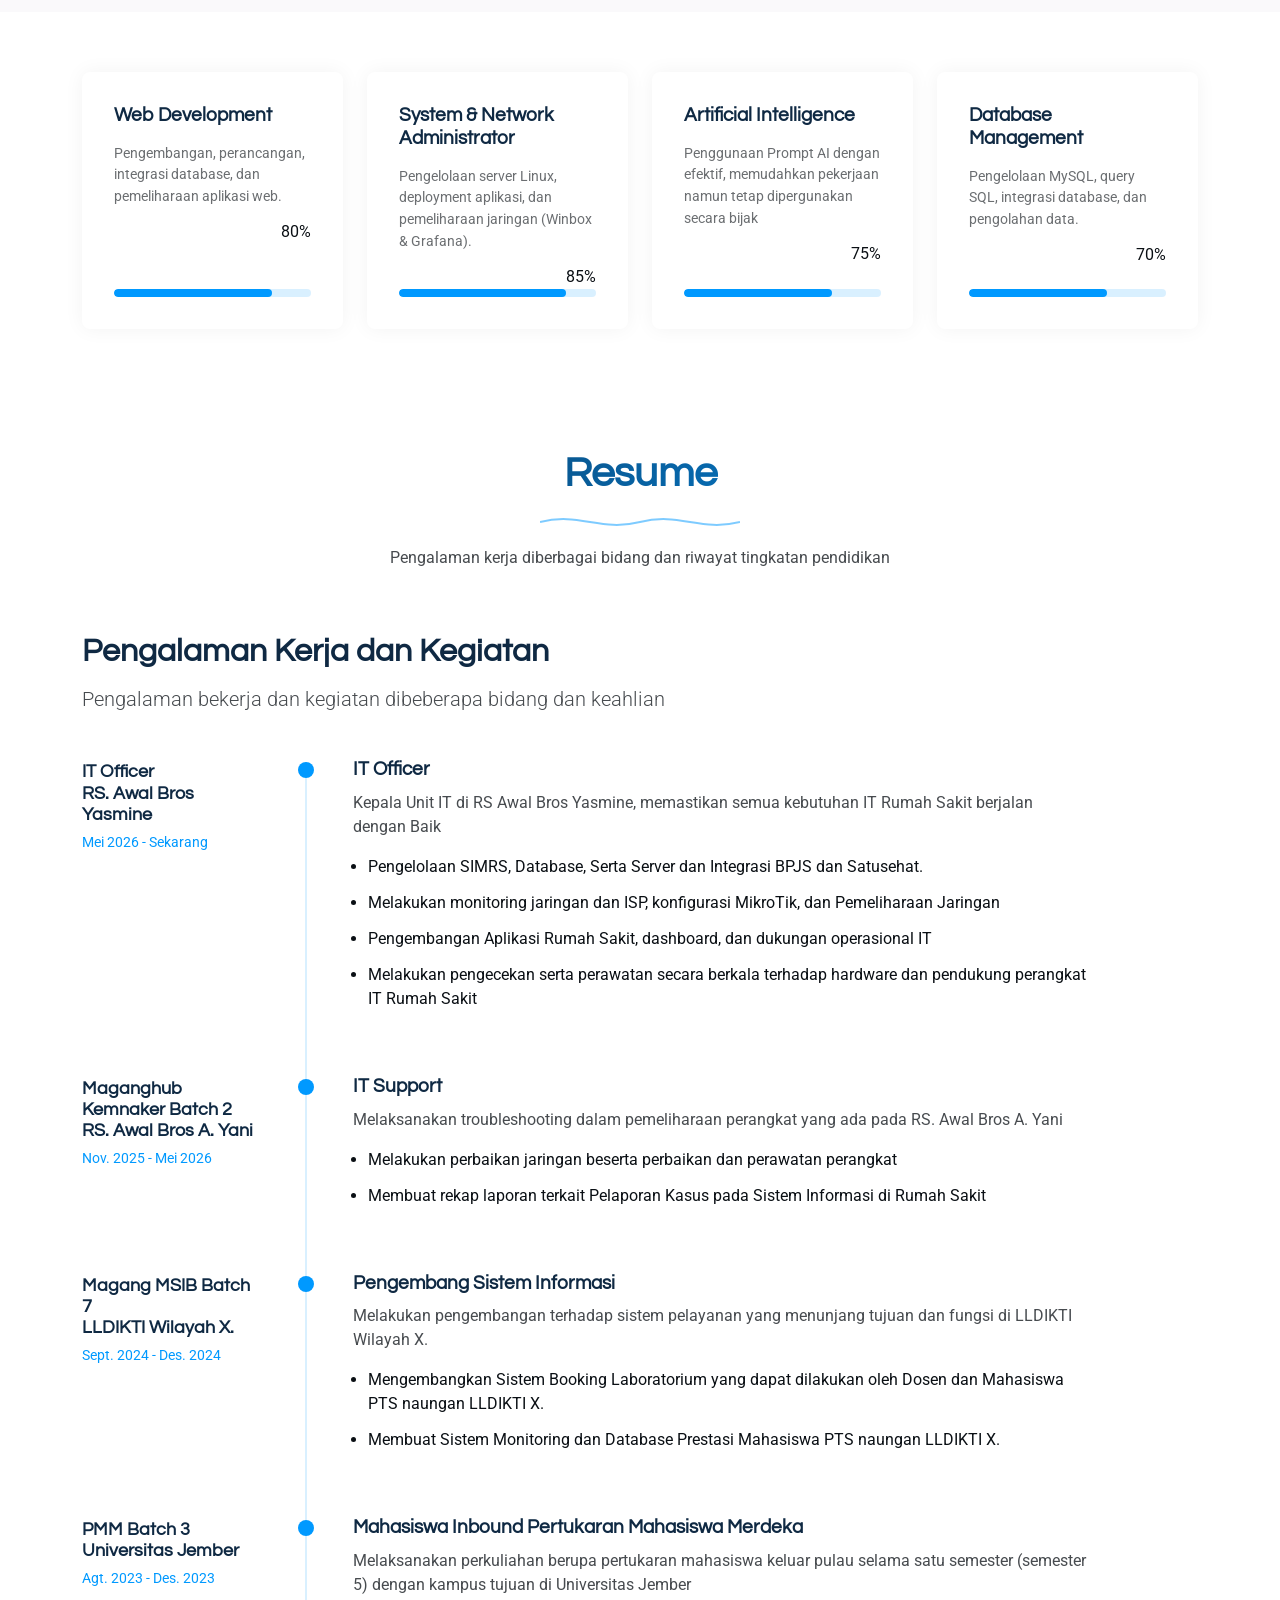
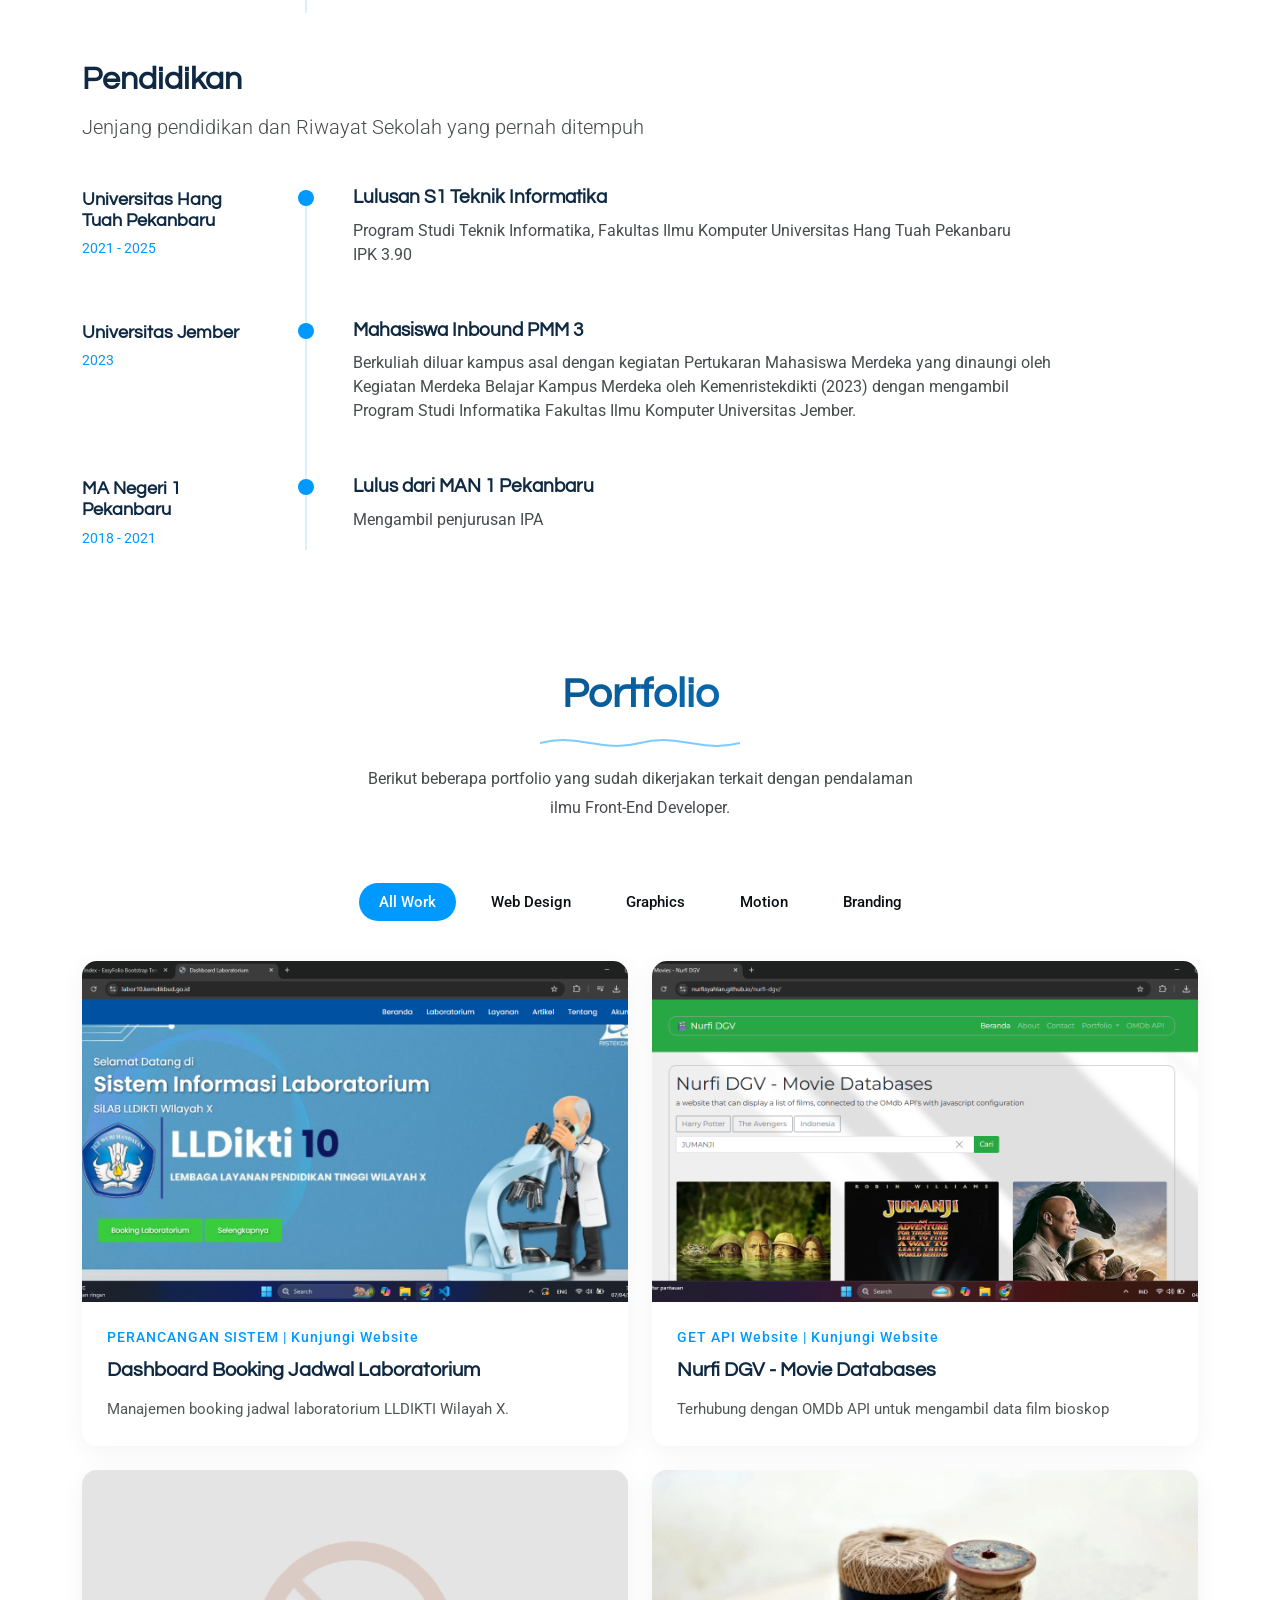
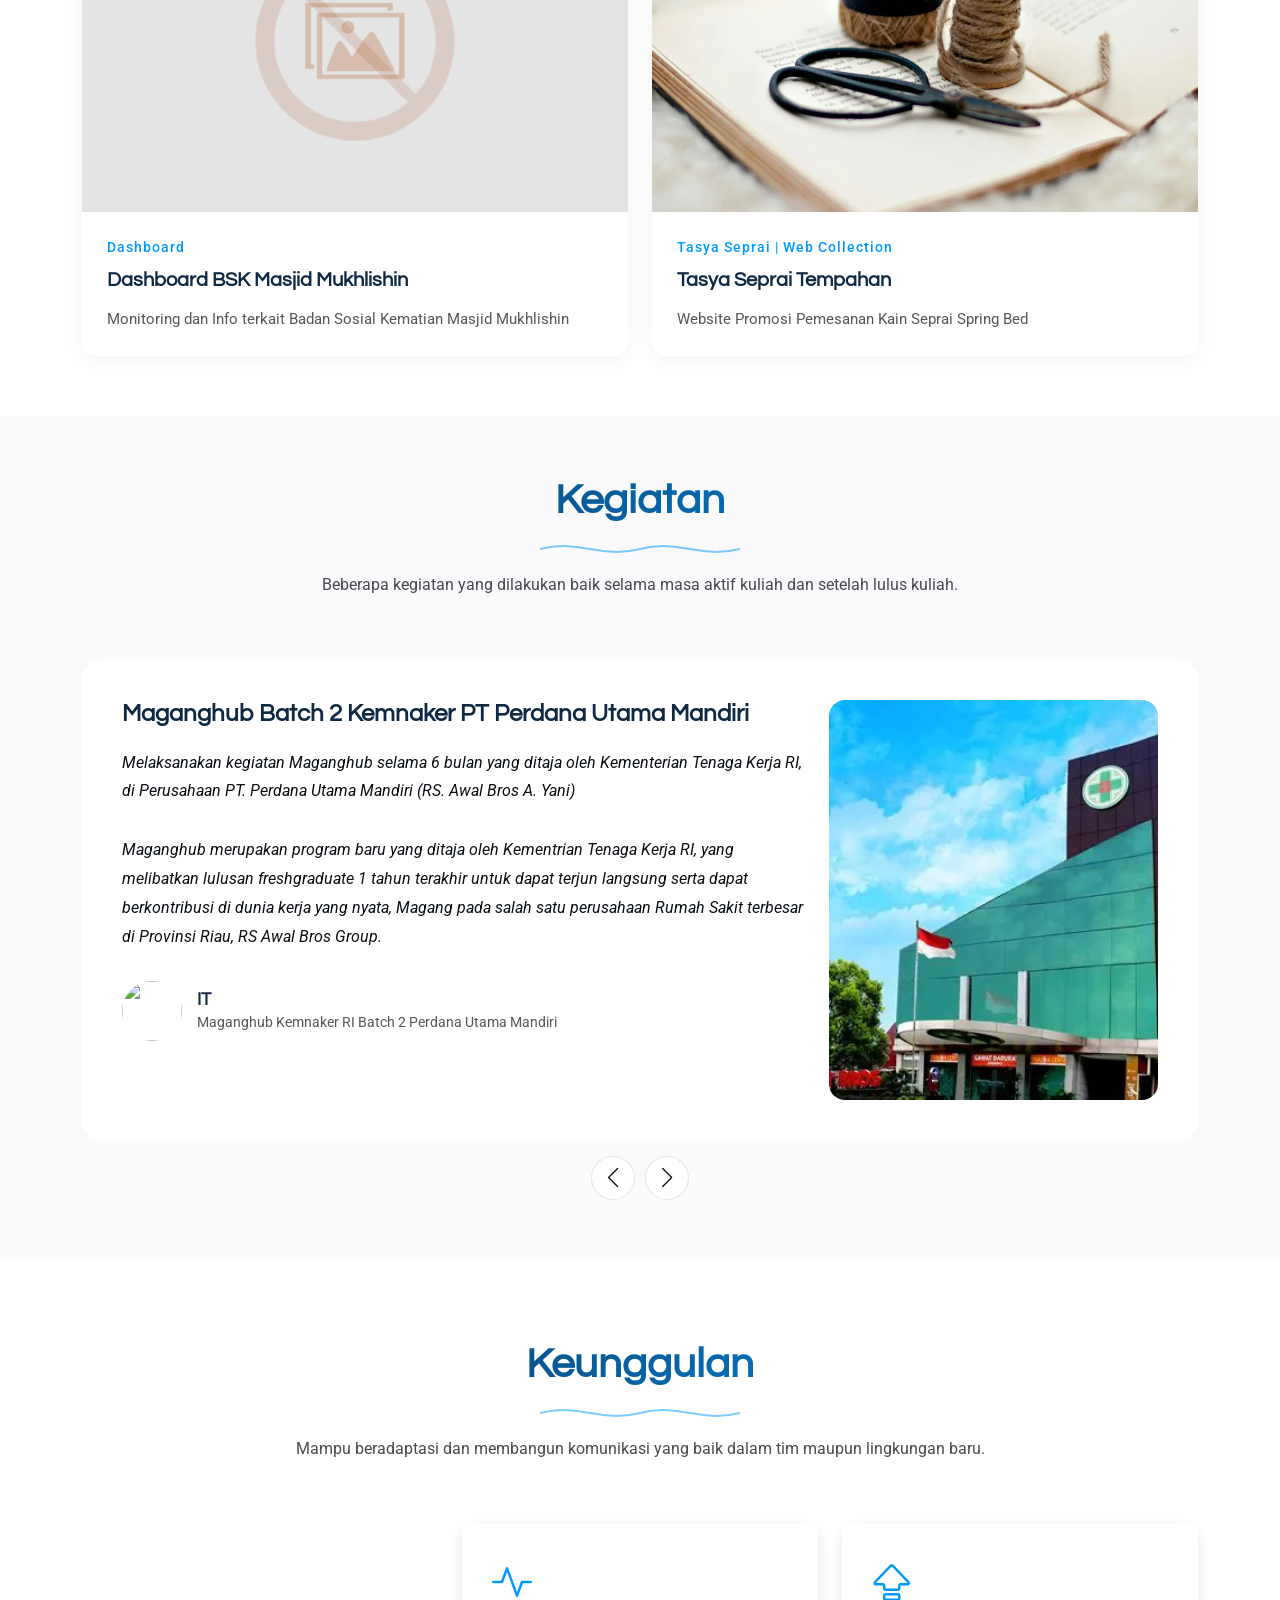
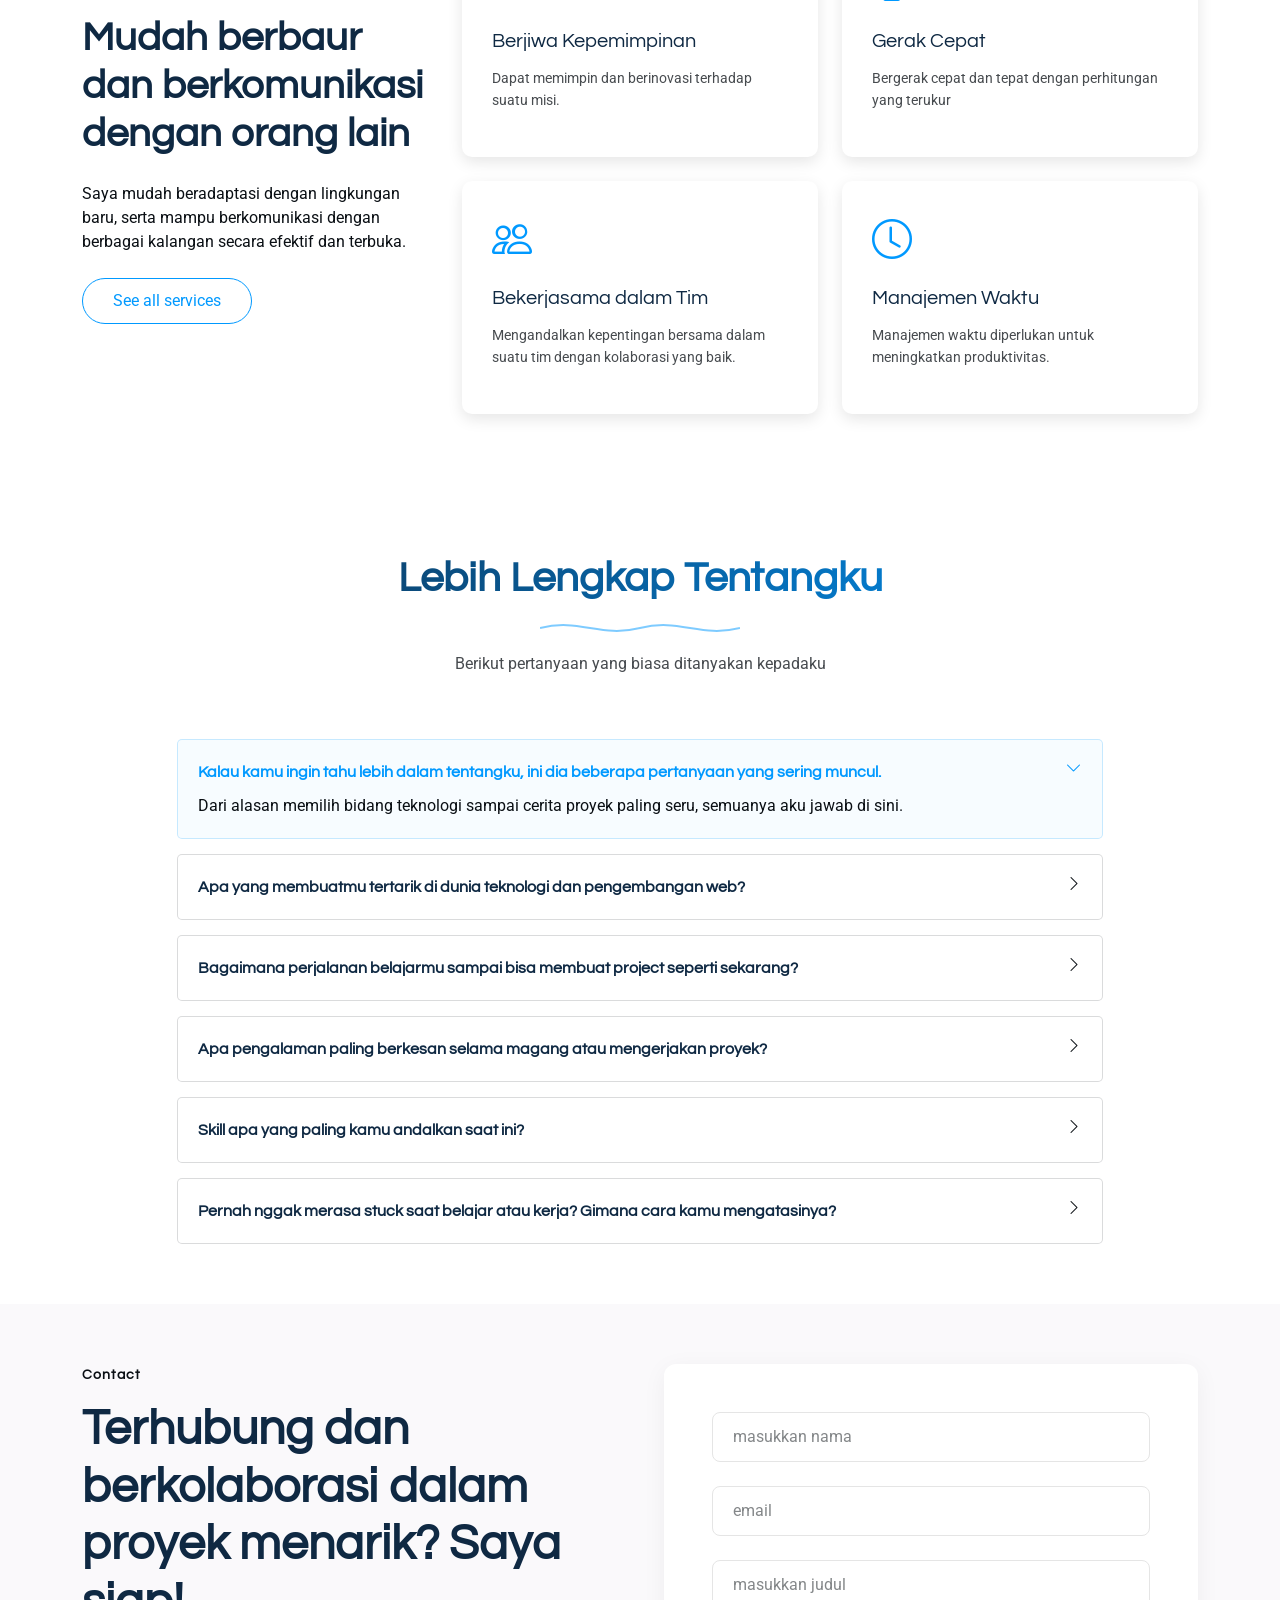
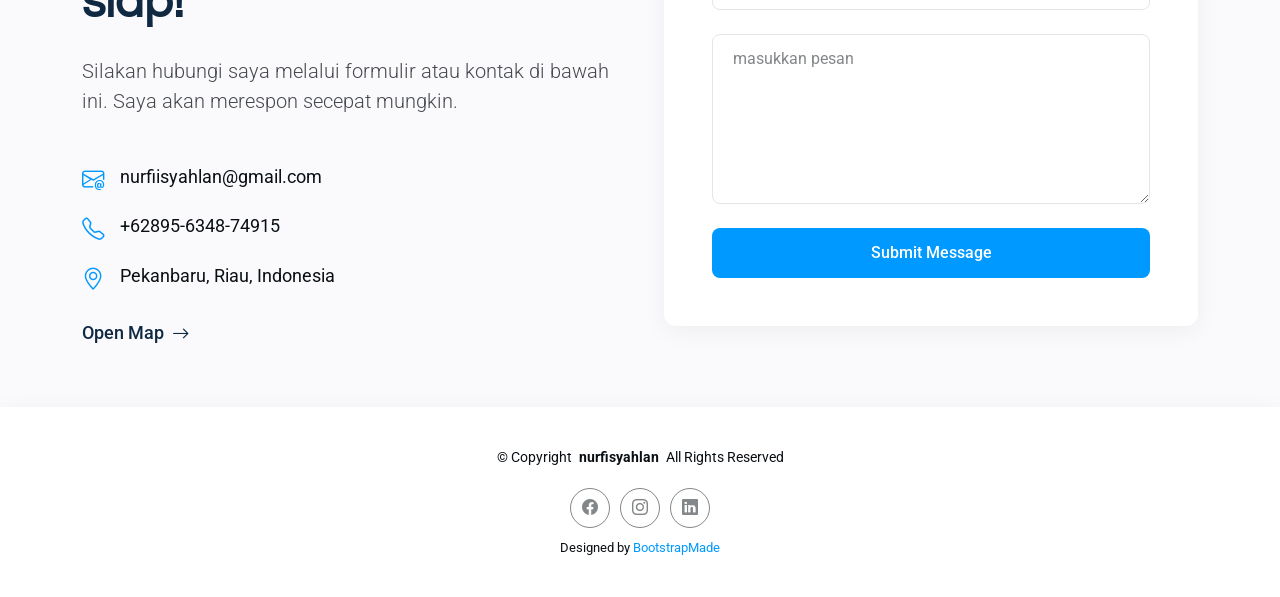
==== commit ee92f6b6: "perbaikan rincian pengalaman kerja IT Officer" ====
--- a/index.html
+++ b/index.html
@@ -308,11 +308,12 @@
                     <div class="timeline-dot"></div>
                     <div class="timeline-right">
                       <h3 class="position">IT Officer</h3>
-                      <p class="description">Kepala Unit IT di RS Awal Bros Yasmine, memastikan semua kebutuhan IT RS berjalan dengan Baik</p>
+                      <p class="description">Kepala Unit IT di RS Awal Bros Yasmine, memastikan semua kebutuhan IT Rumah Sakit berjalan dengan Baik</p>
                       <ul>
-                        <li>Memastikan Kebutuhan Jaringan dapat berjalan dengan baik</li>                        
-                        <li>Melakukan monitoring server dan backup secara berkala</li>                        
-                        <li>Membuat laporan bulanan terkait pelaksanaan dan program kerja IT</li>                        
+                        <li>Pengelolaan SIMRS, Database, Serta Server dan Integrasi BPJS dan Satusehat.</li>                        
+                        <li>Melakukan monitoring jaringan dan ISP, konfigurasi MikroTik, dan Pemeliharaan Jaringan</li>                        
+                        <li>Pengembangan Aplikasi Rumah Sakit, dashboard, dan dukungan operasional IT</li>                         
+                        <li>Melakukan pengecekan serta perawatan secara berkala terhadap hardware dan pendukung perangkat IT Rumah Sakit</li>                         
                       </ul>
                     </div>
                   </div>
